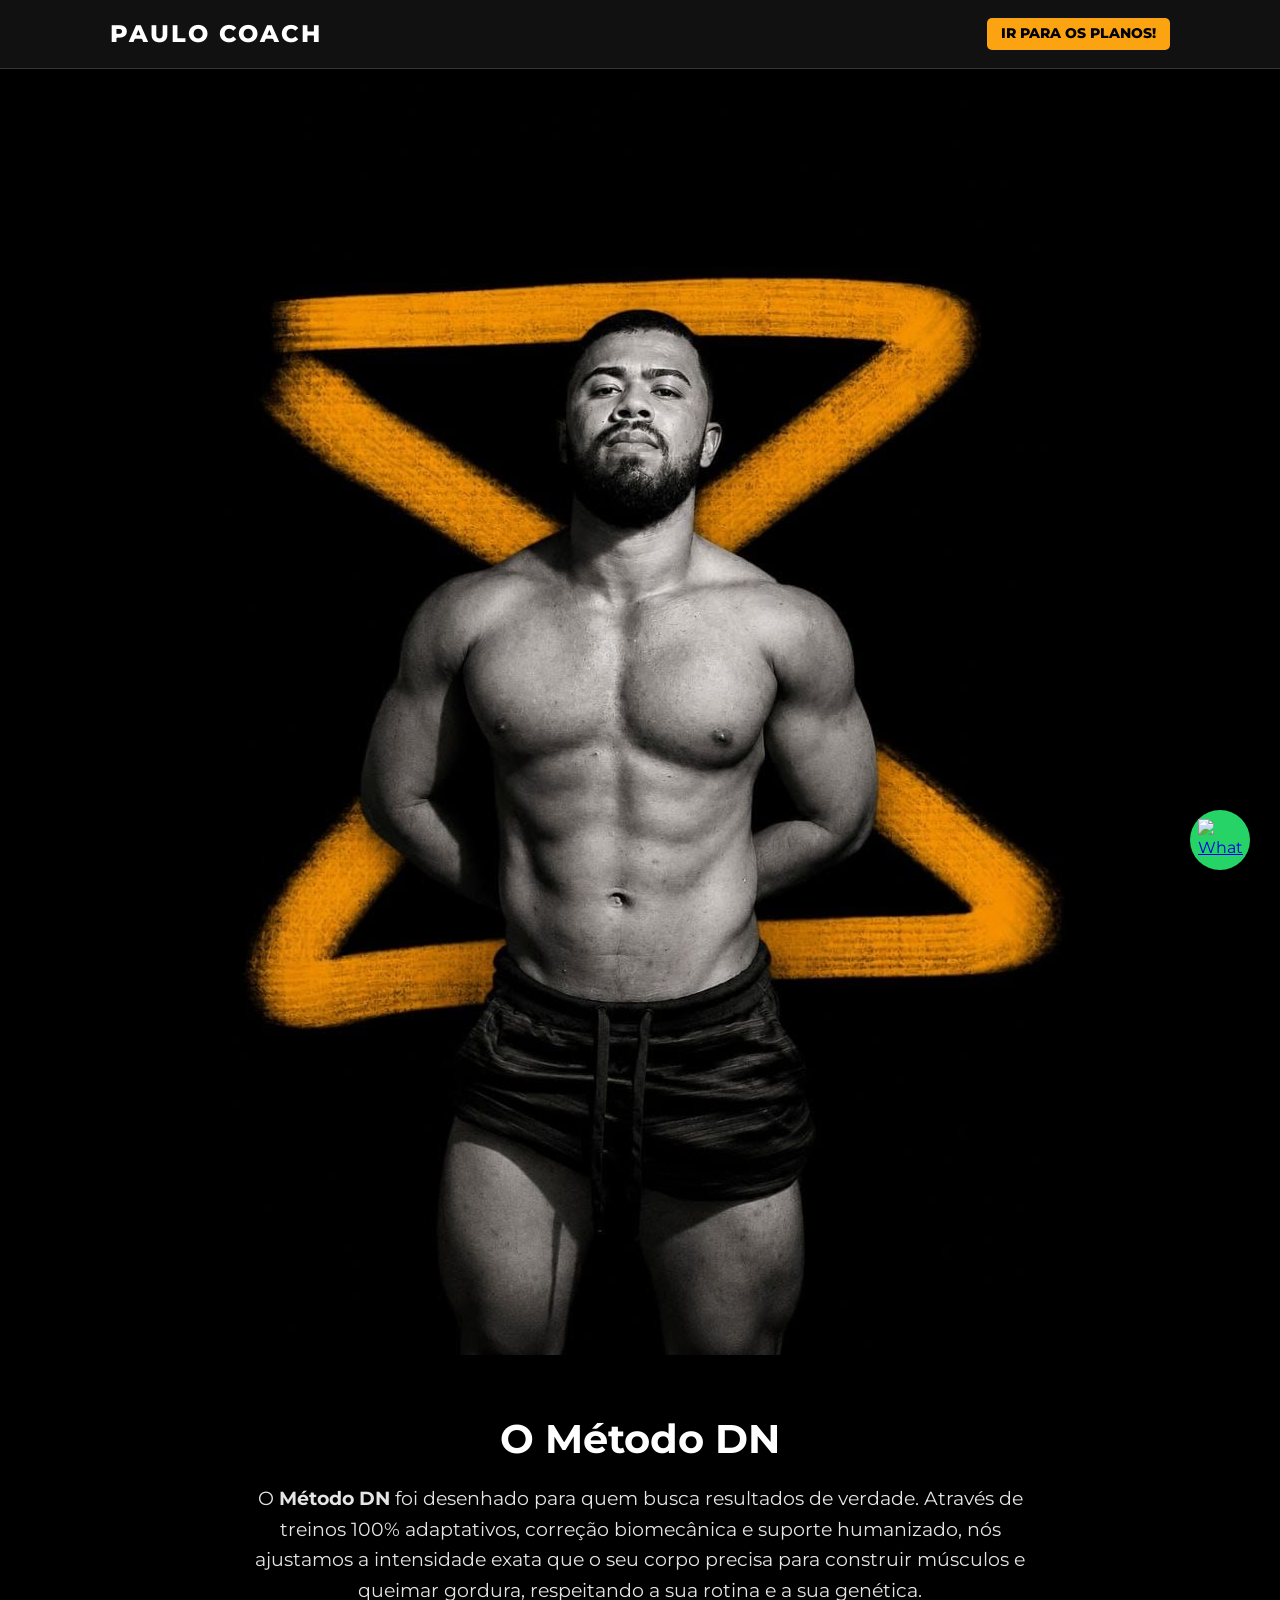
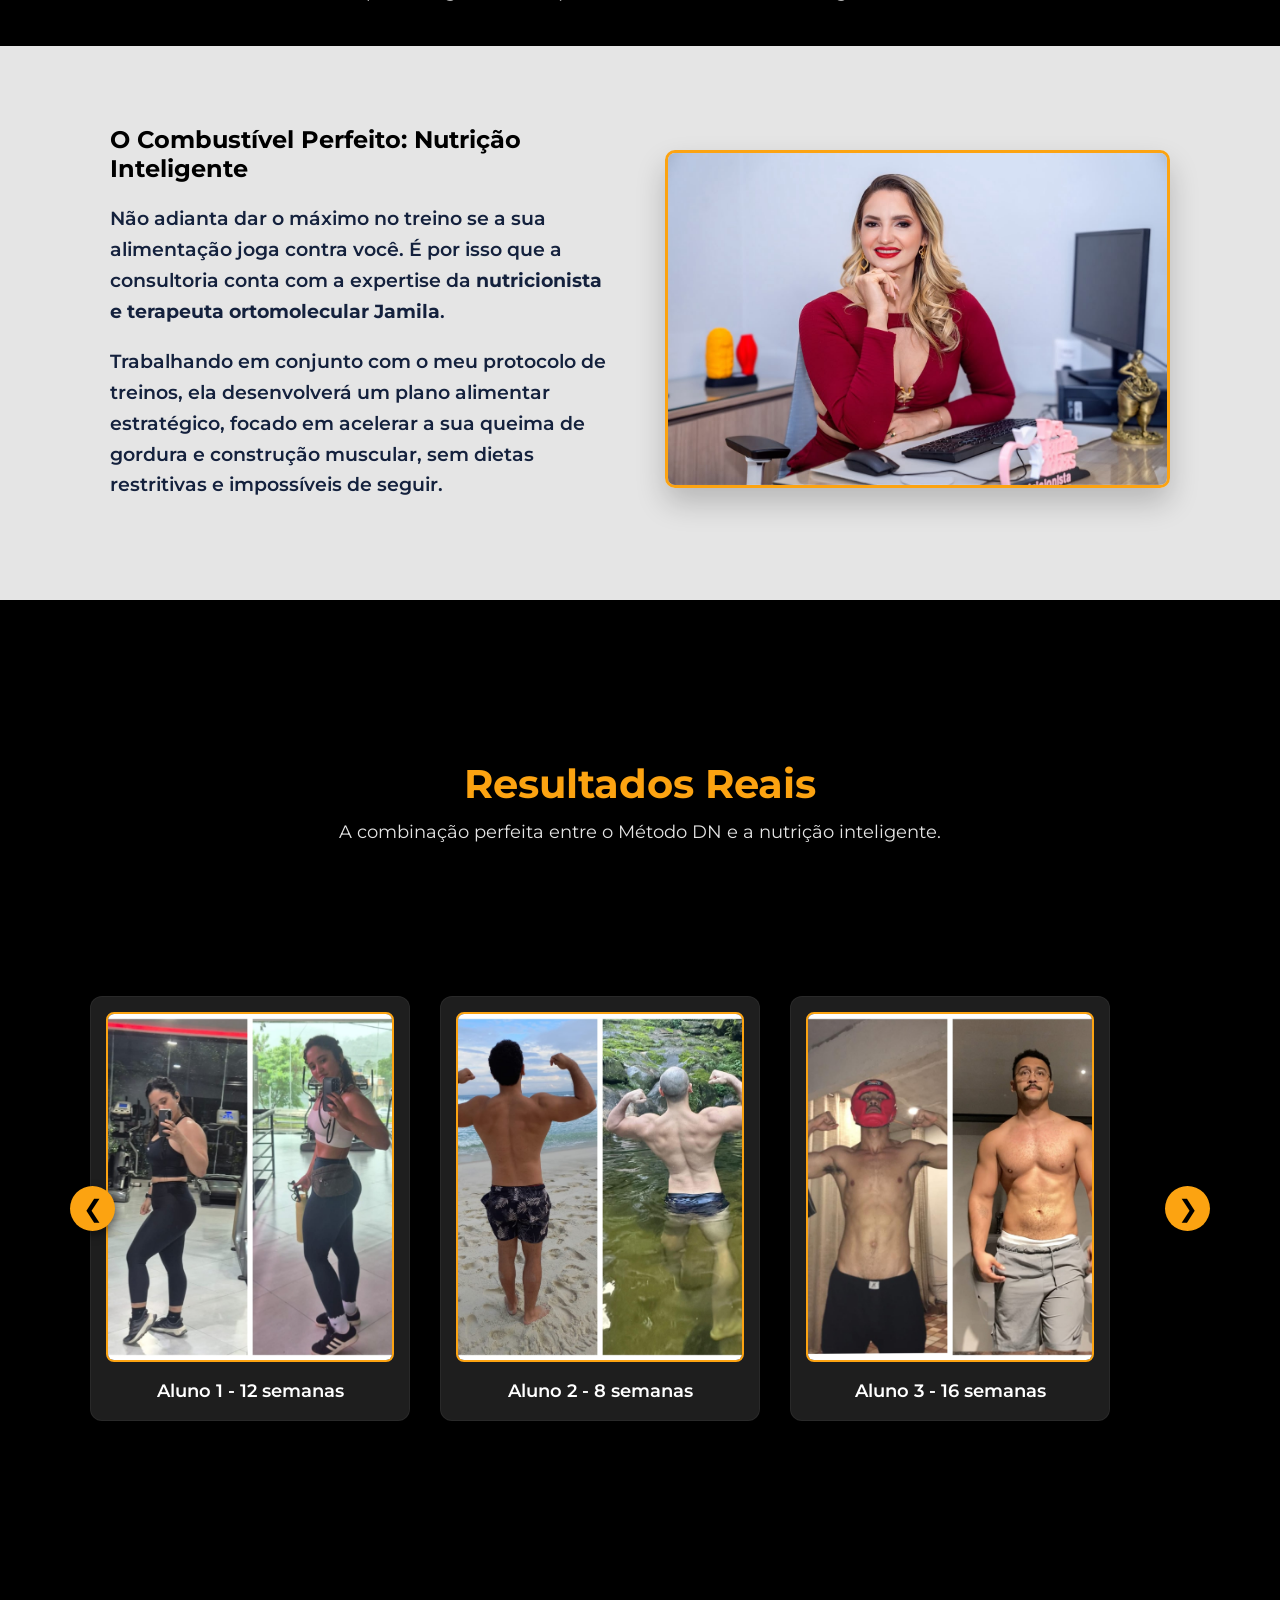
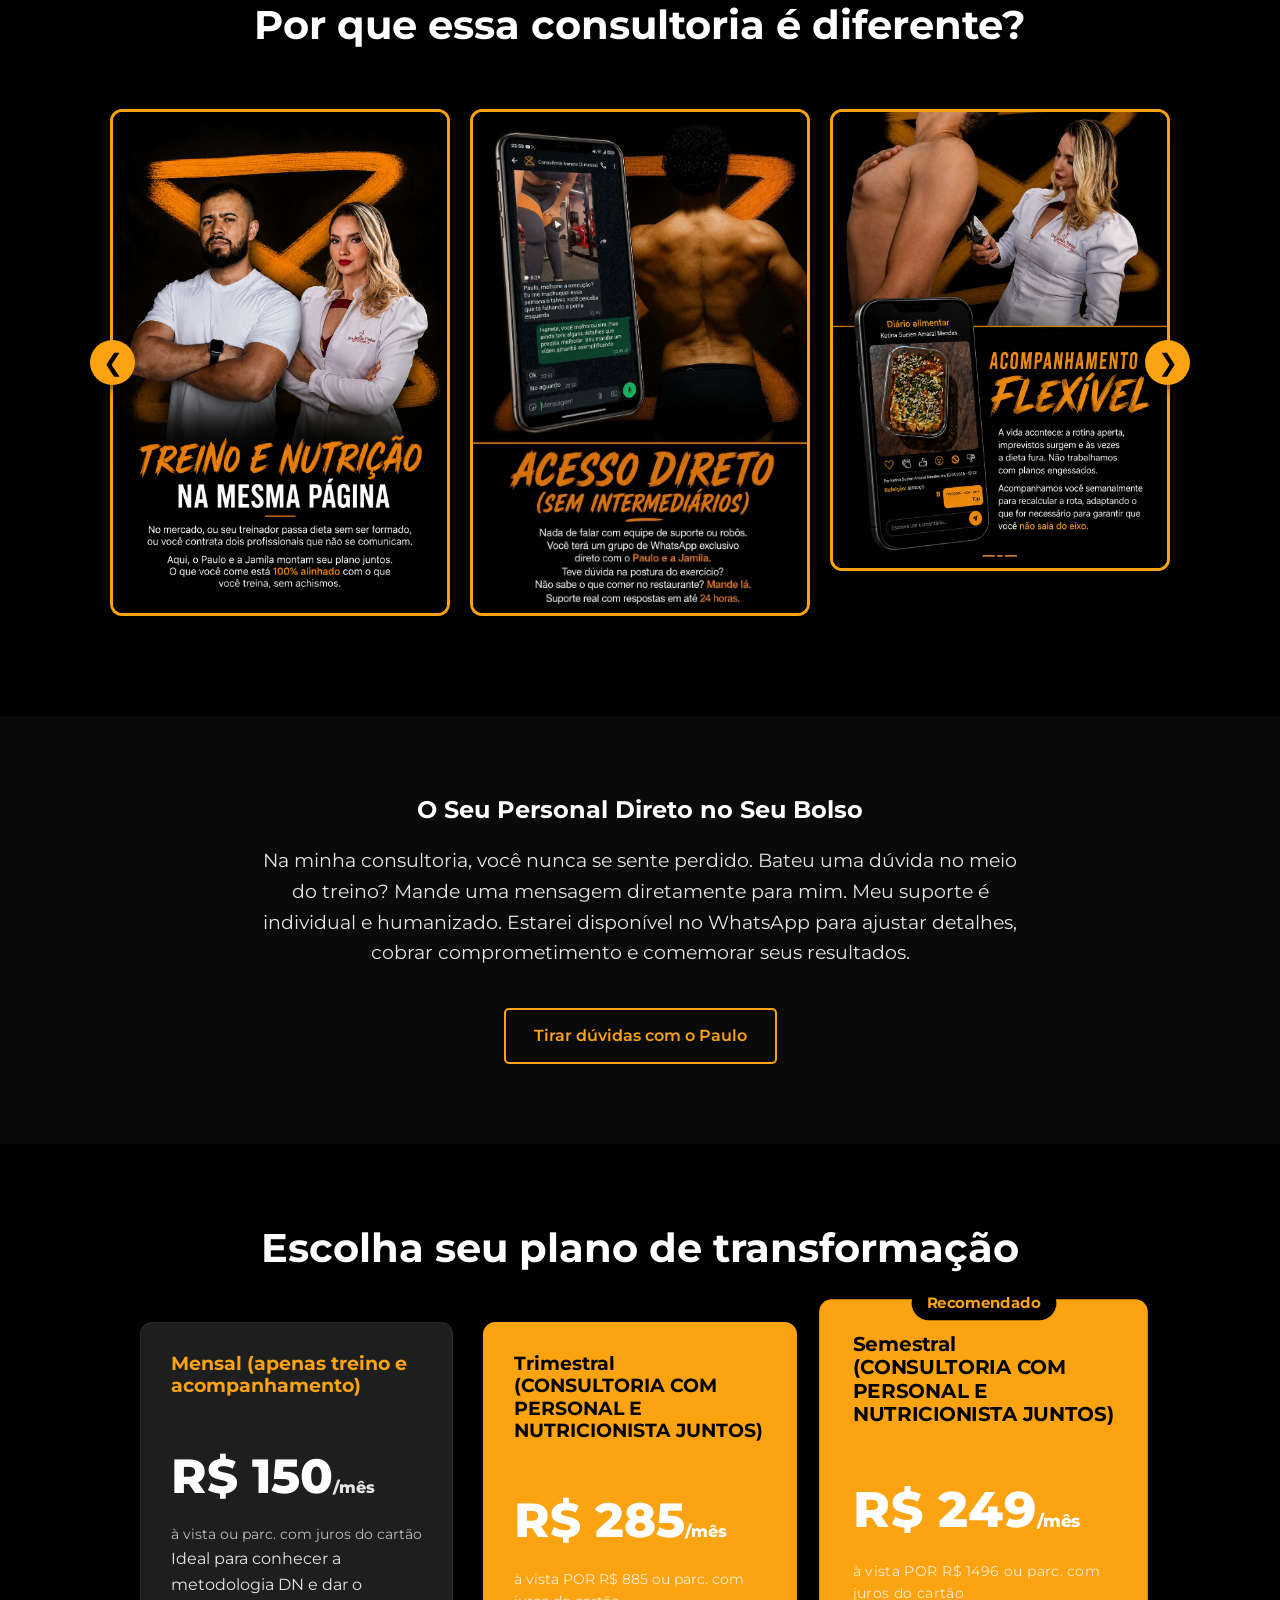
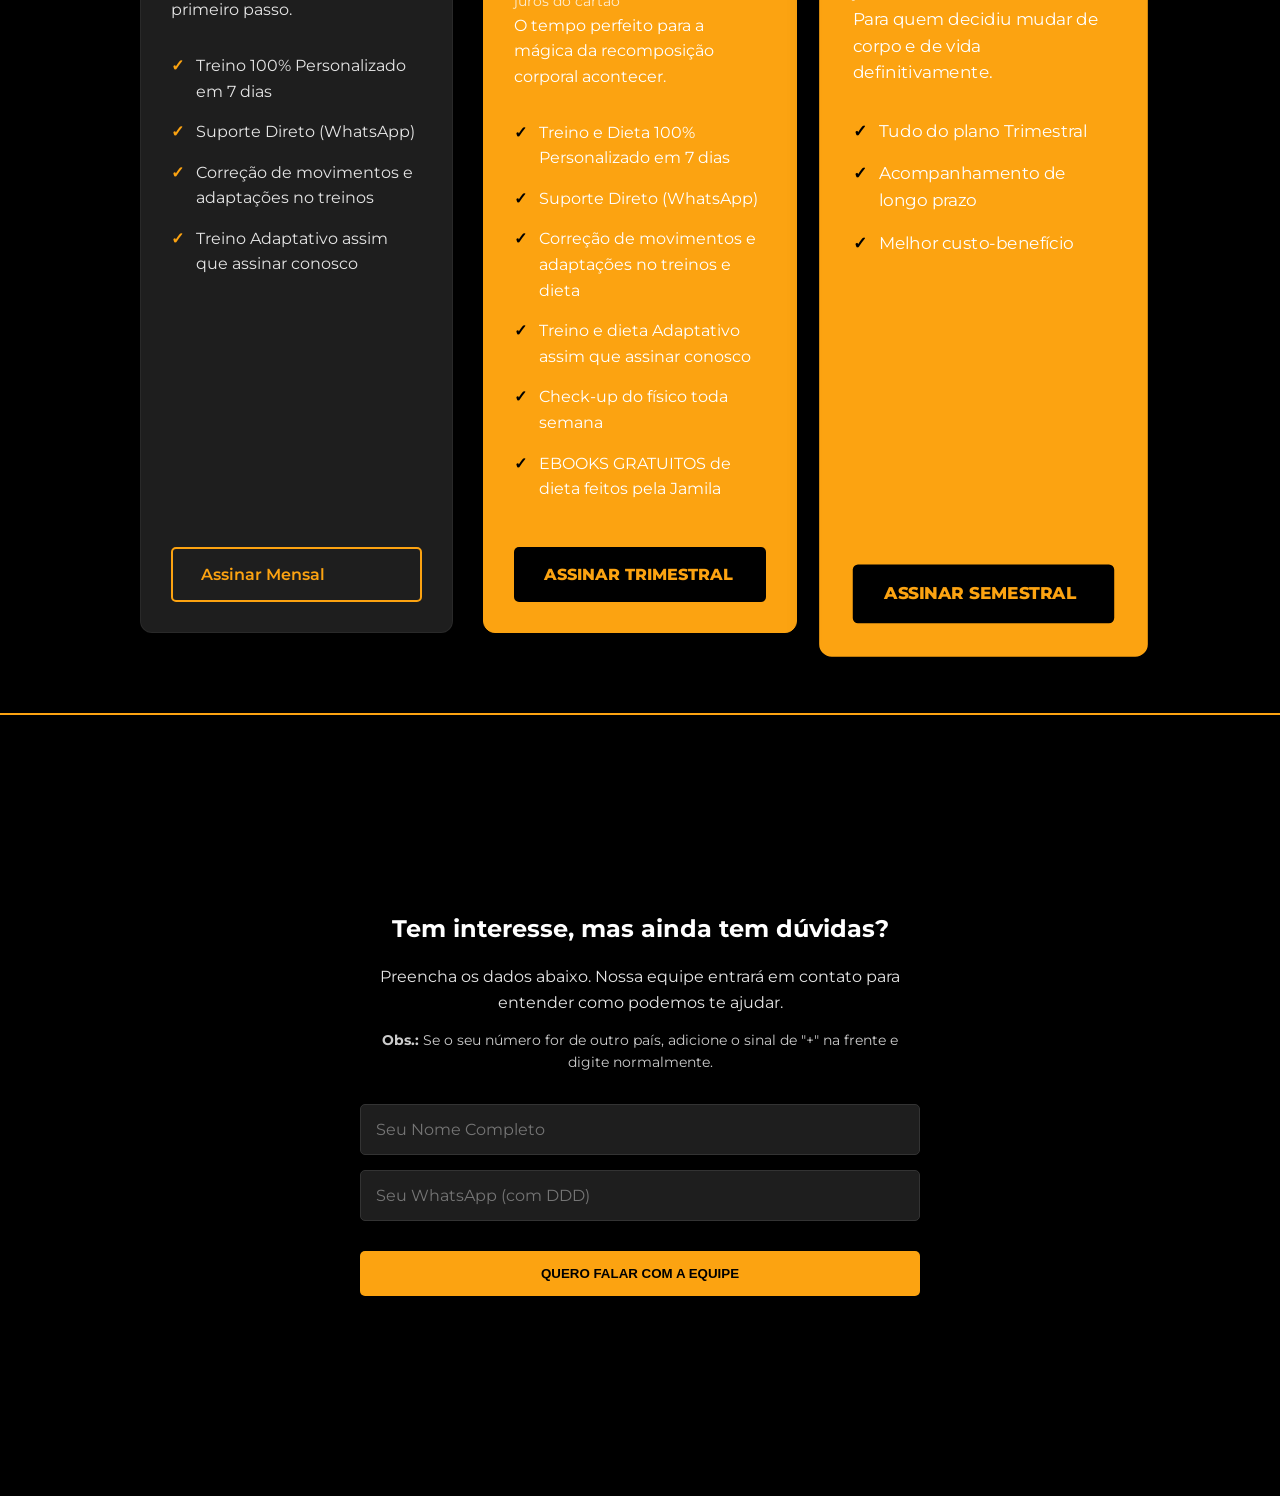
==== index.html @ 01e1a5e3 "asdasda" ====
<!DOCTYPE html>
<html lang="pt-BR">
<head>
    <meta charset="UTF-8">
    <meta name="viewport" content="width=device-width, initial-scale=1.0">
    <title>Paulo Personal | Consultoria Online</title>
    <link rel="stylesheet" href="style.css">
    <link href="https://fonts.googleapis.com/css2?family=Montserrat:wght@400;600;800&display=swap" rel="stylesheet">
</head>
<body>

    <header class="header">
        <div class="container header-content">
            <div class="logo">PAULO COACH</div>
            <a href="#planos" class="btn-primary">IR PARA OS PLANOS!</a>
        </div>
    </header>

<!-- SEÇÃO: HERO (FOTO DO PAULO CORRIGIDA) -->
    <section class="hero">
        <div class="container hero-content" style="justify-content: center;">
            <!-- O ERRO ESTAVA AQUI: O width: 150% esticava a tela. Corrigido para 100% -->
            <div class="hero-image hidden" style="max-width: 1000px; width: 100%;">
                <img src="img/braçospar trás.jpeg" alt="Paulo Personal Trainer">
            </div>
        </div>
    </section>

    <!-- SEÇÃO: MÉTODO DN (RESTAURADA) -->
    <section class="metodo-dn container" id="metodo" style="padding-top: 40px; padding-bottom: 40px;">
        <div class="metodo-content hidden" style="text-align: center;">
            <h2 class="section-title" style="margin-bottom: 20px;">O Método DN</h2>
            <p style="font-size: 1.2rem; max-width: 800px; margin: 0 auto; color: var(--text-body);">
                O <strong>Método DN</strong> foi desenhado para quem busca resultados de verdade. Através de treinos 100% adaptativos, correção biomecânica e suporte humanizado, nós ajustamos a intensidade exata que o seu corpo precisa para construir músculos e queimar gordura, respeitando a sua rotina e a sua genética.
            </p>
        </div>
    </section>
    <!-- SEÇÃO: JAMILA (NUTRIÇÃO) -->
    <section class="nutri-section" id="nutricao">
        <div class="container nutri-content hidden">
            <div class="nutri-text">
                <h2>O Combustível Perfeito: Nutrição Inteligente</h2>
                <p>Não adianta dar o máximo no treino se a sua alimentação joga contra você. É por isso que a consultoria conta com a expertise da <strong>nutricionista e terapeuta ortomolecular Jamila</strong>.</p>
                <p>Trabalhando em conjunto com o meu protocolo de treinos, ela desenvolverá um plano alimentar estratégico, focado em acelerar a sua queima de gordura e construção muscular, sem dietas restritivas e impossíveis de seguir.</p>
            </div>
            <div class="nutri-image hidden">
                <img src="img/fotojamilasite.jpeg" alt="Nutricionista Jamila">
            </div>
        </div>
    </section>

    <!-- SEÇÃO: RESULTADOS (CARROSSEL MANUAL) -->
    <section class="resultados-section" id="resultados">
        <div class="container">
            <div class="resultados-header">
                <h2>Resultados Reais</h2>
                <p>A combinação perfeita entre o Método DN e a nutrição inteligente.</p>
            </div>
        </div>
        
        <div class="resultados-wrapper">
            <!-- Seta Esquerda -->
            <button class="seta-carrossel seta-esquerda" id="setaEsqResultados">&#10094;</button>
            
            <div class="resultados-pista" id="pistaResultados">
                <div class="resultado-card">
                    <div class="resultado-img-wrapper">
                        <img src="img/Fernanda.jpeg" alt="Antes e depois do aluno 1">
                    </div>
                    <p>Aluno 1 - 12 semanas</p>
                </div>

                <div class="resultado-card">
                    <div class="resultado-img-wrapper">
                        <img src="img/CostasAlek.jpeg" alt="Antes e depois do aluno 2">
                    </div>
                    <p>Aluno 2 - 8 semanas</p>
                </div>

                <div class="resultado-card">
                    <div class="resultado-img-wrapper">
                        <img src="img/FrenteAlek.jpeg" alt="Antes e depois do aluno 3">
                    </div>
                    <p>Aluno 3 - 16 semanas</p>
                </div>
            </div>
            
            <!-- Seta Direita -->
            <button class="seta-carrossel seta-direita" id="setaDirResultados">&#10095;</button>
        </div>
    </section>

    <!-- SEÇÃO: DIFERENCIAIS -->
    <section class="diferenciais container" id="diferenciais">
        <h2>Por que essa consultoria é diferente?</h2>
        
        <div class="diferenciais-wrapper">
            <button class="seta-carrossel seta-esquerda" id="setaEsq">&#10094;</button>
            
            <div class="diferenciais-pista" id="pistaDiferenciais">
                <div class="diferencial-card">
                    <img src="img/1.jpeg" alt="Treino Personalizado">
                </div>
                <div class="diferencial-card">
                    <img src="img/ab.jpeg" alt="Nutrição Integrada">
                </div>
                <div class="diferencial-card">
                    <img src="img/abc.jpeg" alt="Acompanhamento">
                </div>
                <div class="diferencial-card">
                    <img src="img/4.JPEG" alt="Acompanhamento">
                </div>
                <div class="diferencial-card">
                    <img src="img/5.jpeg" alt="Acompanhamento">
                </div>
            </div>
            
            <button class="seta-carrossel seta-direita" id="setaDir">&#10095;</button>
        </div>
    </section>

    <section class="relacionamento bg-darker">
        <div class="container relacionamento-content hidden">
            <h2>O Seu Personal Direto no Seu Bolso</h2>
            <p>Na minha consultoria, você nunca se sente perdido. Bateu uma dúvida no meio do treino? Mande uma mensagem diretamente para mim. Meu suporte é individual e humanizado. Estarei disponível no WhatsApp para ajustar detalhes, cobrar comprometimento e comemorar seus resultados.</p>
            <a href="#contato" class="btn-outline">Tirar dúvidas com o Paulo</a>
        </div>
    </section>

<section class="planos container" id="planos">
        <h2 class="section-title hidden">Escolha seu plano de transformação</h2>
        <div class="cards-grid">
            
            <!-- PLANO MENSAL (NORMAL) -->
            <div class="card pricing-card hidden">
                <h3>Mensal (apenas treino e acompanhamento)</h3>
                <div class="price">R$ 150<span>/mês</span></div>
                <p class="price-subtitle">à vista ou parc. com juros do cartão</p>
                <p>Ideal para conhecer a metodologia DN e dar o primeiro passo.</p>
                <ul class="features">
                    <li>Treino 100% Personalizado em 7 dias</li>
                    <li>Suporte Direto (WhatsApp)</li>
                    <li>Correção de movimentos e adaptações no treinos</li>
                    <li>Treino Adaptativo assim que assinar conosco</li>
                </ul>
                <a href="https://invoice.infinitepay.io/plans/alek-sandro/l2vJQPuKP" class="btn-outline">Assinar Mensal</a>
            </div>

            <!-- PLANO TRIMESTRAL (INVERTIDO, SEM DESTAQUE) -->
            <div class="card pricing-card pricing-card-inverted hidden">
                <h3>Trimestral (CONSULTORIA COM PERSONAL E NUTRICIONISTA JUNTOS)</h3>
                <div class="price">R$ 285<span>/mês</span></div>
                <p class="price-subtitle">à vista POR R$ 885 ou parc. com juros do cartão</p>
                <p>O tempo perfeito para a mágica da recomposição corporal acontecer.</p>
                <ul class="features">
                    <li>Treino e Dieta 100% Personalizado em 7 dias</li>
                    <li>Suporte Direto (WhatsApp)</li>
                    <li>Correção de movimentos e adaptações no treinos e dieta</li>
                    <li>Treino e dieta Adaptativo assim que assinar conosco</li>
                    <li>Check-up do físico toda semana</li>
                    <li>EBOOKS GRATUITOS de dieta feitos pela Jamila</li>
                </ul>
<a href="https://invoice.infinitepay.io/plans/alek-sandro/l2vJQPuKP" class="btn-primary">Assinar Trimestral</a>            </div>

            <!-- PLANO SEMESTRAL (INVERTIDO, COM DESTAQUE E RECOMENDADO) -->
            <div class="card pricing-card pricing-card-inverted destaque hidden">
                <div class="badge">Recomendado</div>
                <h3>Semestral (CONSULTORIA COM PERSONAL E NUTRICIONISTA JUNTOS)</h3>
                <div class="price">R$ 249<span>/mês</span></div>
                <p class="price-subtitle">à vista POR R$ 1496 ou parc. com juros do cartão</p>
                <p>Para quem decidiu mudar de corpo e de vida definitivamente.</p>
                <ul class="features">
                    <li>Tudo do plano Trimestral</li>
                    <li>Acompanhamento de longo prazo</li>
                    <li>Melhor custo-benefício</li>
                </ul>
                <a href="https://invoice.infinitepay.io/plans/alek-sandro/l2vJQPuKP" class="btn-primary">Assinar Semestral</a>
            </div>
            
        </div>
    </section>

    <section class="contato" id="contato">
        <div class="container form-container hidden">
            <h2>Tem interesse, mas ainda tem dúvidas?</h2>
            <p>Preencha os dados abaixo. Nossa equipe entrará em contato para entender como podemos te ajudar.</p>
            <p class="nota-internacional"><strong>Obs.:</strong> Se o seu número for de outro país, adicione o sinal de "+" na frente e digite normalmente.</p>
            
            <iframe name="hidden_iframe" id="hidden_iframe" style="display:none;"></iframe>

            <form action="https://script.google.com/macros/s/AKfycbzJGTRjzfj8JAy_iXRAOh9L4aDqrqm8CUA9kU-Coml30Obsmy_UqJGaOqS7wwdfCZtxKA/exec" method="POST" target="hidden_iframe" class="lead-form" id="meuFormulario">
                <input type="text" name="nome" placeholder="Seu Nome Completo" required>
                <input type="tel" name="whatsapp" placeholder="Seu WhatsApp (com DDD)" required>
                <button type="submit" class="btn-primary btn-full" id="btnEnviar">Quero falar com a equipe</button>
            </form>

            <div id="mensagemSucesso" class="msg-sucesso">
                ✅ Dados enviados com sucesso! <br>A equipe de suporte do Paulo entrará em contato com você no WhatsApp em breve.
            </div>
        </div>
    </section>

    <a href="https://wa.me/5521985199932" class="whatsapp-float" target="_blank">
        <img src="https://upload.wikimedia.org/wikipedia/commons/6/6b/WhatsApp.svg" alt="WhatsApp">
    </a>

    <script>
        // 1. EFEITO DE MOVIMENTO AO ROLAR (FADE-IN)
        const observer = new IntersectionObserver((entries) => {
            entries.forEach((entry) => {
                if (entry.isIntersecting) {
                    entry.target.classList.add('show');
                }
            });
        });
        const hiddenElements = document.querySelectorAll('.hidden');
        hiddenElements.forEach((el) => observer.observe(el));

        // 2. VALIDAÇÃO E MÁSCARAS
        const inputNome = document.querySelector('input[name="nome"]');
        inputNome.addEventListener('input', function() {
            this.value = this.value.replace(/[^a-zA-ZÀ-ÿ\s]/g, ''); 
        });

        const inputWhatsapp = document.querySelector('input[name="whatsapp"]');
        inputWhatsapp.addEventListener('input', function(e) {
            let isInternational = this.value.startsWith('+');
            let numeros = this.value.replace(/\D/g, ''); 
            
            if (isInternational) {
                this.value = '+' + numeros;
            } else {
                let formatado = '';
                if (numeros.length > 0) formatado += '(' + numeros.substring(0, 2);
                if (numeros.length > 2) formatado += ') ' + numeros.substring(2, 7);
                if (numeros.length > 7) formatado += '-' + numeros.substring(7, 11);
                this.value = formatado; 
            }
        });

        // 3. ENVIO DOS DADOS (FORMULÁRIO)
        document.getElementById("meuFormulario").addEventListener("submit", function() {
            const form = document.getElementById("meuFormulario");
            const btn = document.getElementById("btnEnviar");
            
            btn.innerText = "Enviando dados..."; 
            
            setTimeout(() => {
                form.style.display = "none"; 
                document.getElementById("mensagemSucesso").style.display = "block"; 
            }, 1500);
        }); 

        // 4. CARROSSEL DE DIFERENCIAIS
        const pistaDif = document.getElementById('pistaDiferenciais');
        document.getElementById('setaDir').addEventListener('click', () => {
            pistaDif.scrollBy({ left: 340, behavior: 'smooth' });
        });
        document.getElementById('setaEsq').addEventListener('click', () => {
            pistaDif.scrollBy({ left: -340, behavior: 'smooth' });
        });

        // 5. CARROSSEL DE RESULTADOS
        const pistaRes = document.getElementById('pistaResultados');
        document.getElementById('setaDirResultados').addEventListener('click', () => {
            pistaRes.scrollBy({ left: 350, behavior: 'smooth' });
        });
        document.getElementById('setaEsqResultados').addEventListener('click', () => {
            pistaRes.scrollBy({ left: -350, behavior: 'smooth' });
        });
    </script>
</body>
</html>
---- style.css ----
/* --- VARIÁVEIS DE COR --- */
:root {
    --bg-main: #000000;         
    --bg-darker: #0a0a0a;       
    --bg-card: #1E1E1E;         
    --text-title: #FFFFFF;      
    --text-body: #E5E5E5;       
    --primary-color: #FCA311;   
    --primary-hover: #e08b0b;   
}

/* --- RESET BÁSICO --- */
* {
    margin: 0;
    padding: 0;
    box-sizing: border-box;
}

html {
    scroll-behavior: smooth;
}

body {
    font-family: 'Montserrat', sans-serif;
    background-color: var(--bg-main);
    color: var(--text-body);
    line-height: 1.6;
}

/* --- CLASSES GERAIS E LAYOUT --- */
.container {
    max-width: 1100px;
    margin: 0 auto;
    padding: 80px 20px;
}

.bg-darker {
    background-color: var(--bg-darker);
}

h1, h2, h3 {
    color: var(--text-title);
    line-height: 1.2;
    margin-bottom: 20px;
}

.section-title {
    text-align: center;
    font-size: 2.5rem;
    margin-bottom: 50px;
}

/* --- BOTÕES --- */
.btn-primary {
    display: inline-block;
    background-color: var(--primary-color);
    color: #000;
    font-weight: 800;
    text-transform: uppercase;
    text-decoration: none;
    padding: 15px 30px;
    border-radius: 5px;
    transition: background-color 0.3s, transform 0.2s;
    border: none;
    cursor: pointer;
}

.btn-primary:hover {
    background-color: var(--primary-hover);
    transform: translateY(-2px);
}

.btn-outline {
    display: inline-block;
    background-color: transparent;
    color: var(--primary-color);
    font-weight: 600;
    text-decoration: none;
    padding: 13px 28px;
    border: 2px solid var(--primary-color);
    border-radius: 5px;
    transition: all 0.3s;
}

.btn-outline:hover {
    background-color: var(--primary-color);
    color: #000;
}

.btn-large {
    font-size: 1.1rem;
    padding: 20px 40px;
}

.btn-full {
    width: 100%;
    margin-top: 15px;
}

/* --- 1. HEADER --- */
.header {
    position: fixed;
    top: 0;
    width: 100%;
    background-color: rgba(18, 18, 18, 0.95);
    backdrop-filter: blur(10px);
    z-index: 1000;
    border-bottom: 1px solid #333;
}

.header-content {
    display: flex;
    justify-content: space-between;
    align-items: center;
    padding: 15px 20px;
}

.logo {
    color: var(--text-title);
    font-weight: 800;
    font-size: 1.5rem;
    letter-spacing: 2px;
}

.header .btn-primary {
    padding: 5px 14px;
    font-size: 0.85rem;
}

/* --- 2. HERO SECTION --- */
/* --- 2. HERO SECTION --- */
/* --- 2. HERO SECTION --- */
/* Garantindo que a foto do Paulo fique responsiva e centralizada em qualquer tela */
.hero img {
    max-width: 100%;
    height: auto;
    display: block;
    margin: 0 auto;
}
.hero {
    padding-top: 75px; /* Altura exata para o menu preto não cobrir o topo da foto */
    display: flex;
    justify-content: center;
}

/* Zerando o espaçamento padrão do container apenas nesta seção para a foto subir */
.hero .container {
    padding-top: 0; 
    padding-bottom: 20px;
}

/* --- 3. SEÇÃO DA NUTRICIONISTA --- */
.nutri-section {
    background-color: #E5E5E5; 
    color: #14213D; 
}

.nutri-section h2 {
    color: #000000; 
}

.nutri-content {
    display: flex;
    align-items: center;
    gap: 50px;
}

.nutri-text {
    flex: 1;
}

.nutri-text p {
    font-size: 1.2rem;
    margin-bottom: 20px;
    font-weight: 600; 
}

.nutri-image {
    flex: 1;
}

.nutri-image img {
    width: 100%;
    border-radius: 10px;
    border: 3px solid var(--primary-color);
    box-shadow: 0 15px 30px rgba(0,0,0,0.2);
}

/* --- 4. SEÇÃO DE RESULTADOS (CARROSSEL MANUAL) --- */
.resultados-section {
    background-color: var(--bg-main);
    padding: 80px 0; 
    text-align: center;
    overflow: hidden; 
}

.resultados-header {
    margin-bottom: 50px;
    padding: 0 20px;
}

.resultados-header h2 {
    color: var(--primary-color);
    font-size: 2.5rem;
    margin-bottom: 10px;
}

.resultados-header p {
    color: var(--text-body);
    font-size: 1.1rem;
}

.resultados-wrapper {
    position: relative;
    display: flex;
    align-items: center;
    max-width: 1100px;
    margin: 0 auto;
}

.resultados-pista {
    display: flex;
    gap: 30px;
    overflow-x: auto;
    scroll-behavior: smooth;
    scroll-snap-type: x mandatory; 
    padding: 20px 0;
    width: 100%;
    -ms-overflow-style: none;  
    scrollbar-width: none;  
}

.resultados-pista::-webkit-scrollbar {
    display: none; 
}

.resultado-card {
    background-color: var(--bg-card);
    padding: 15px;
    border-radius: 12px;
    box-shadow: 0 10px 25px rgba(0,0,0,0.5);
    border: 1px solid rgba(255, 255, 255, 0.05);
    width: 320px; 
    flex: 0 0 320px; 
    scroll-snap-align: center; 
}

.resultado-card p {
    color: var(--text-title);
    font-weight: 600;
    font-size: 1.1rem;
    margin: 0;
    margin-top: 10px;
}

.resultado-img-wrapper {
    width: 100%;
    height: 350px; 
    border-radius: 8px;
    overflow: hidden;
    margin-bottom: 15px;
    border: 2px solid var(--primary-color);
}

.resultado-img-wrapper img {
    width: 100%;
    height: 100%; 
    object-fit: cover; 
    display: block;
    transition: transform 0.4s ease;
}

.resultado-img-wrapper:hover img {
    transform: scale(1.05); 
}

/* --- 5. SEÇÃO DE DIFERENCIAIS (CARROSSEL) --- */
.diferenciais h2 {
    text-align: center;
    font-size: 2.5rem;
    margin-bottom: 40px;
}

.diferenciais-wrapper {
    position: relative;
    display: flex;
    align-items: center;
    max-width: 1100px;
    margin: 0 auto;
}

.diferenciais-pista {
    display: flex;
    gap: 20px;
    overflow-x: auto; 
    scroll-behavior: smooth;
    scroll-snap-type: x mandatory; 
    padding: 20px 0;
    -ms-overflow-style: none;  
    scrollbar-width: none;  
}

.diferenciais-pista::-webkit-scrollbar {
    display: none; 
}

.diferencial-card {
    width: 340px; 
    flex: 0 0 340px; 
    scroll-snap-align: center;
    background-color: transparent; 
    padding: 0; 
}

.diferencial-card img {
    width: 100%;
    height: auto; 
    border-radius: 12px;
    border: 3px solid var(--primary-color);
    box-shadow: 0 10px 25px rgba(0,0,0,0.5);
    display: block;
}

/* --- ESTILOS DAS SETAS (COMUM PARA OS 2 CARROSSEIS) --- */
.seta-carrossel {
    background-color: var(--primary-color);
    color: #000;
    border: none;
    border-radius: 50%;
    width: 45px;
    height: 45px;
    font-size: 1.5rem;
    cursor: pointer;
    position: absolute;
    z-index: 10;
    display: flex;
    justify-content: center;
    align-items: center;
    transition: transform 0.3s, background-color 0.3s;
    box-shadow: 0 4px 10px rgba(0,0,0,0.5);
}

.seta-carrossel:hover {
    transform: scale(1.1);
    background-color: var(--primary-hover);
}

.seta-esquerda { left: -20px; }
.seta-direita { right: -20px; }

/* --- 6. RELACIONAMENTO --- */
.relacionamento-content {
    text-align: center;
    max-width: 800px;
}

.relacionamento p {
    font-size: 1.2rem;
    margin-bottom: 40px;
}

/* --- 7. PLANOS --- */
.cards-grid {
    display: grid;
    grid-template-columns: repeat(auto-fit, minmax(280px, 1fr));
    gap: 30px;
    max-width: 1000px;
    margin: 0 auto;
}

.pricing-card {
    display: flex;
    flex-direction: column;
    background-color: var(--bg-card);
    padding: 30px;
    border-radius: 12px;
    box-shadow: 0 10px 25px rgba(0,0,0,0.5);
    border: 1px solid rgba(255, 255, 255, 0.05);
}

.pricing-card h3 {
    color: var(--primary-color);
}

.pricing-card .price {
    font-size: 3rem;
    font-weight: 800;
    color: var(--text-title);
    margin: 20px 0;
}

.pricing-card .price span {
    font-size: 1rem;
    color: var(--text-body);
}

.price-subtitle {
    font-size: 0.85rem;
    margin-top: -10px;
    opacity: 0.8;
}

.features {
    list-style: none;
    margin: 30px 0;
    flex-grow: 1;
    text-align: left;
}

.features li {
    margin-bottom: 15px;
    position: relative;
    padding-left: 25px;
}

.features li::before {
    content: "✓";
    color: var(--primary-color);
    position: absolute;
    left: 0;
    font-weight: bold;
}

.pricing-card.destaque {
    border: 2px solid var(--primary-color);
    position: relative;
    transform: scale(1.05); 
}

.pricing-card.destaque:hover {
    transform: scale(1.05) translateY(-10px);
}

.badge {
    position: absolute;
    top: -15px;
    left: 50%;
    transform: translateX(-50%);
    background-color: var(--primary-color);
    color: #000;
    padding: 5px 15px;
    border-radius: 20px;
    font-weight: bold;
    font-size: 0.9rem;
}

/* --- 8. FORMULÁRIO E CONTATO --- */
.contato {
    background-image: linear-gradient(rgba(18, 18, 18, 0.85), rgba(18, 18, 18, 0.95)), url('../img/desejada.png');
    background-size: cover;
    background-position: 50% 10%;
    background-attachment: fixed; 
    padding: 120px 20px; 
    border-top: 2px solid var(--primary-color); 
}

.form-container {
    max-width: 600px;
    text-align: center;
}

.nota-internacional {
    font-size: 0.85rem; 
    color: #cccccc; 
    margin-top: 15px; 
    margin-bottom: 25px; 
}

.lead-form {
    display: flex;
    flex-direction: column;
    gap: 15px;
    margin-top: 30px;
}

.lead-form input {
    width: 100%;
    padding: 15px;
    border-radius: 5px;
    border: 1px solid #333;
    background-color: var(--bg-card);
    color: var(--text-title);
    font-family: inherit;
    font-size: 1rem;
}

.lead-form input:focus {
    outline: none;
    border-color: var(--primary-color);
}

.msg-sucesso {
    display: none; 
    color: var(--primary-color); 
    font-weight: 800; 
    margin-top: 20px; 
    font-size: 1.2rem;
}

/* --- 9. WHATSAPP FLUTUANTE --- */
.whatsapp-float {
    position: fixed;
    bottom: 30px;
    right: 30px;
    background-color: #25d366; 
    width: 60px;
    height: 60px;
    border-radius: 50%;
    display: flex;
    justify-content: center;
    align-items: center;
    box-shadow: 0 4px 10px rgba(0,0,0,0.5);
    z-index: 1000;
    transition: transform 0.3s;
}

.whatsapp-float img {
    width: 45px;
}

.whatsapp-float:hover {
    transform: scale(1.1);
}

/* --- EFEITO DE MOVIMENTO AO ROLAR (FADE-IN) --- */
.hidden {
    opacity: 0;
    transform: translateY(30px); 
    transition: all 0.8s ease-out; 
}

.show {
    opacity: 1;
    transform: translateY(0); 
}

/* --- PÁGINA DE SUCESSO (sucesso.html) --- */
.sucesso-container {
    min-height: 100vh;
    display: flex;
    flex-direction: column;
    justify-content: center;
    align-items: center;
    text-align: center;
    padding: 40px 20px;
    background-color: #111; 
    color: #fff;
}
.icon-check {
    font-size: 5rem;
    margin-bottom: 20px;
}
.instrucoes-box {
    background: #1a1a1a;
    border-left: 4px solid var(--primary-color); 
    padding: 25px;
    margin: 30px 0;
    max-width: 600px;
    text-align: left;
    border-radius: 8px;
}
.instrucoes-box h3 {
    color: var(--primary-color);
    margin-bottom: 15px;
    margin-top: 0;
    font-size: 1.3rem;
}
.instrucoes-box ul {
    list-style: none;
    padding: 0;
    margin: 0;
}
.instrucoes-box li {
    margin-bottom: 15px;
    line-height: 1.5;
    display: flex;
    align-items: flex-start;
}
.instrucoes-box li span {
    font-size: 1.5rem;
    margin-right: 12px;
}
.btn-wpp {
    background-color: #25D366; 
    color: #fff;
    padding: 15px 30px;
    border-radius: 5px;
    text-decoration: none;
    font-weight: 800;
    font-size: 1.1rem;
    display: inline-flex;
    align-items: center;
    gap: 10px;
    transition: transform 0.3s ease;
}
.btn-wpp:hover {
    transform: scale(1.05);
}
.sucesso-container h1 {
    color: var(--primary-color);
}

/* --- RESPONSIVIDADE (CELULARES) --- */
@media (max-width: 768px) {
    .hero-content, .nutri-content, .cards-grid {
        flex-direction: column;
    }
    
    .hero-text h1 {
        font-size: 2.2rem;
    }
    
    .pricing-card.destaque {
        transform: scale(1); 
    }
    
    .pricing-card.destaque:hover {
        transform: translateY(-5px);
    }

    .seta-esquerda, .seta-direita {
        width: 35px;
        height: 35px;
        font-size: 1.1rem;
    }
    .seta-esquerda { left: -10px; } 
    .seta-direita { right: -10px; }
    
    .diferencial-card {
        min-width: 280px; 
    }
}
/* --- CARTÕES INVERTIDOS (TRIMESTRAL E SEMESTRAL) --- */
.card.pricing-card-inverted {
    background-color: var(--primary-color) !important;
    border-color: var(--primary-color) !important;
}

/* Onde era laranja vira preto */
.card.pricing-card-inverted h3 {
    color: #000000 !important; 
}

/* Onde era branco continua branco */
.card.pricing-card-inverted .price,
.card.pricing-card-inverted .price span,
.card.pricing-card-inverted .price-subtitle,
.card.pricing-card-inverted p,
.card.pricing-card-inverted .features li {
    color: #ffffff !important; 
}

/* O checkzinho (✓) vira preto */
.card.pricing-card-inverted .features li::before {
    color: #000000 !important; 
}

/* Ajuste da etiqueta "Recomendado" para o fundo laranja */
.card.pricing-card-inverted .badge {
    background-color: #000000 !important;
    color: var(--primary-color) !important;
}

/* Ajuste dos botões dentro do cartão laranja */
.card.pricing-card-inverted .btn-primary {
    background-color: #000000 !important;
    color: var(--primary-color) !important;
}

.card.pricing-card-inverted .btn-primary:hover {
    background-color: #222222 !important;
}

.card.pricing-card-inverted .btn-outline {
    border-color: #000000 !important;
    color: #000000 !important;
}

.card.pricing-card-inverted .btn-outline:hover {
    background-color: #000000 !important;
    color: var(--primary-color) !important;
}
/* --- CORREÇÃO DO CABEÇALHO NO CELULAR --- */

/* Trava de segurança: impede que qualquer elemento alargue a página no celular */
html, body {
    overflow-x: hidden;
    max-width: 100vw;
}

@media (max-width: 768px) {
    /* Ajusta o espaçamento interno do cabeçalho */
    header .container {
        padding-left: 15px;
        padding-right: 15px;
        gap: 10px; /* Reduz o espaço entre o logo e o botão */
    }

    /* Diminui o texto "PAULO COACH" no celular */
    header .logo, 
    header h1,
    header h2 {
        font-size: 1.1rem !important;
    }

    /* Diminui o botão "IR PARA OS PLANOS" para caber na tela */
    header .btn-primary, 
    header .btn-outline,
    header a {
        font-size: 0.7rem !important;
        padding: 8px 10px !important;
        white-space: nowrap; /* Impede que o texto do botão quebre em duas linhas */
    }
}
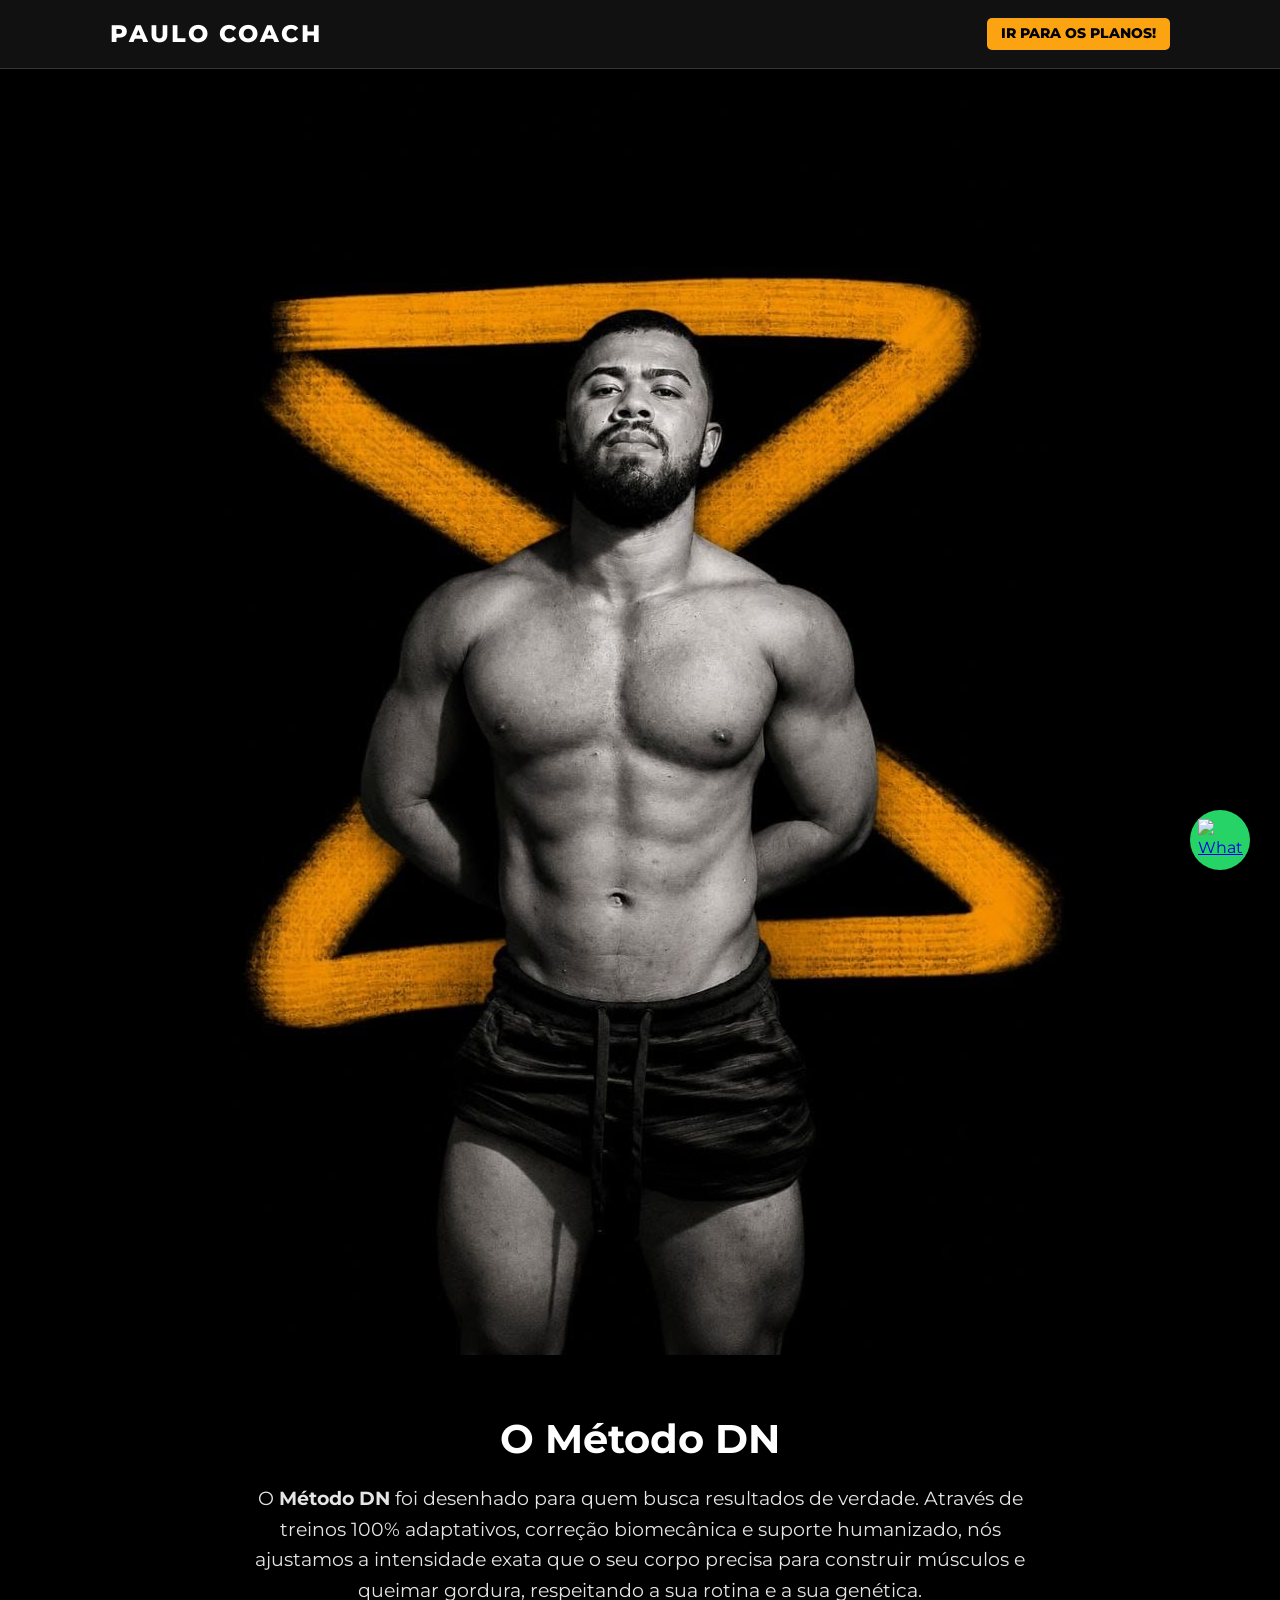
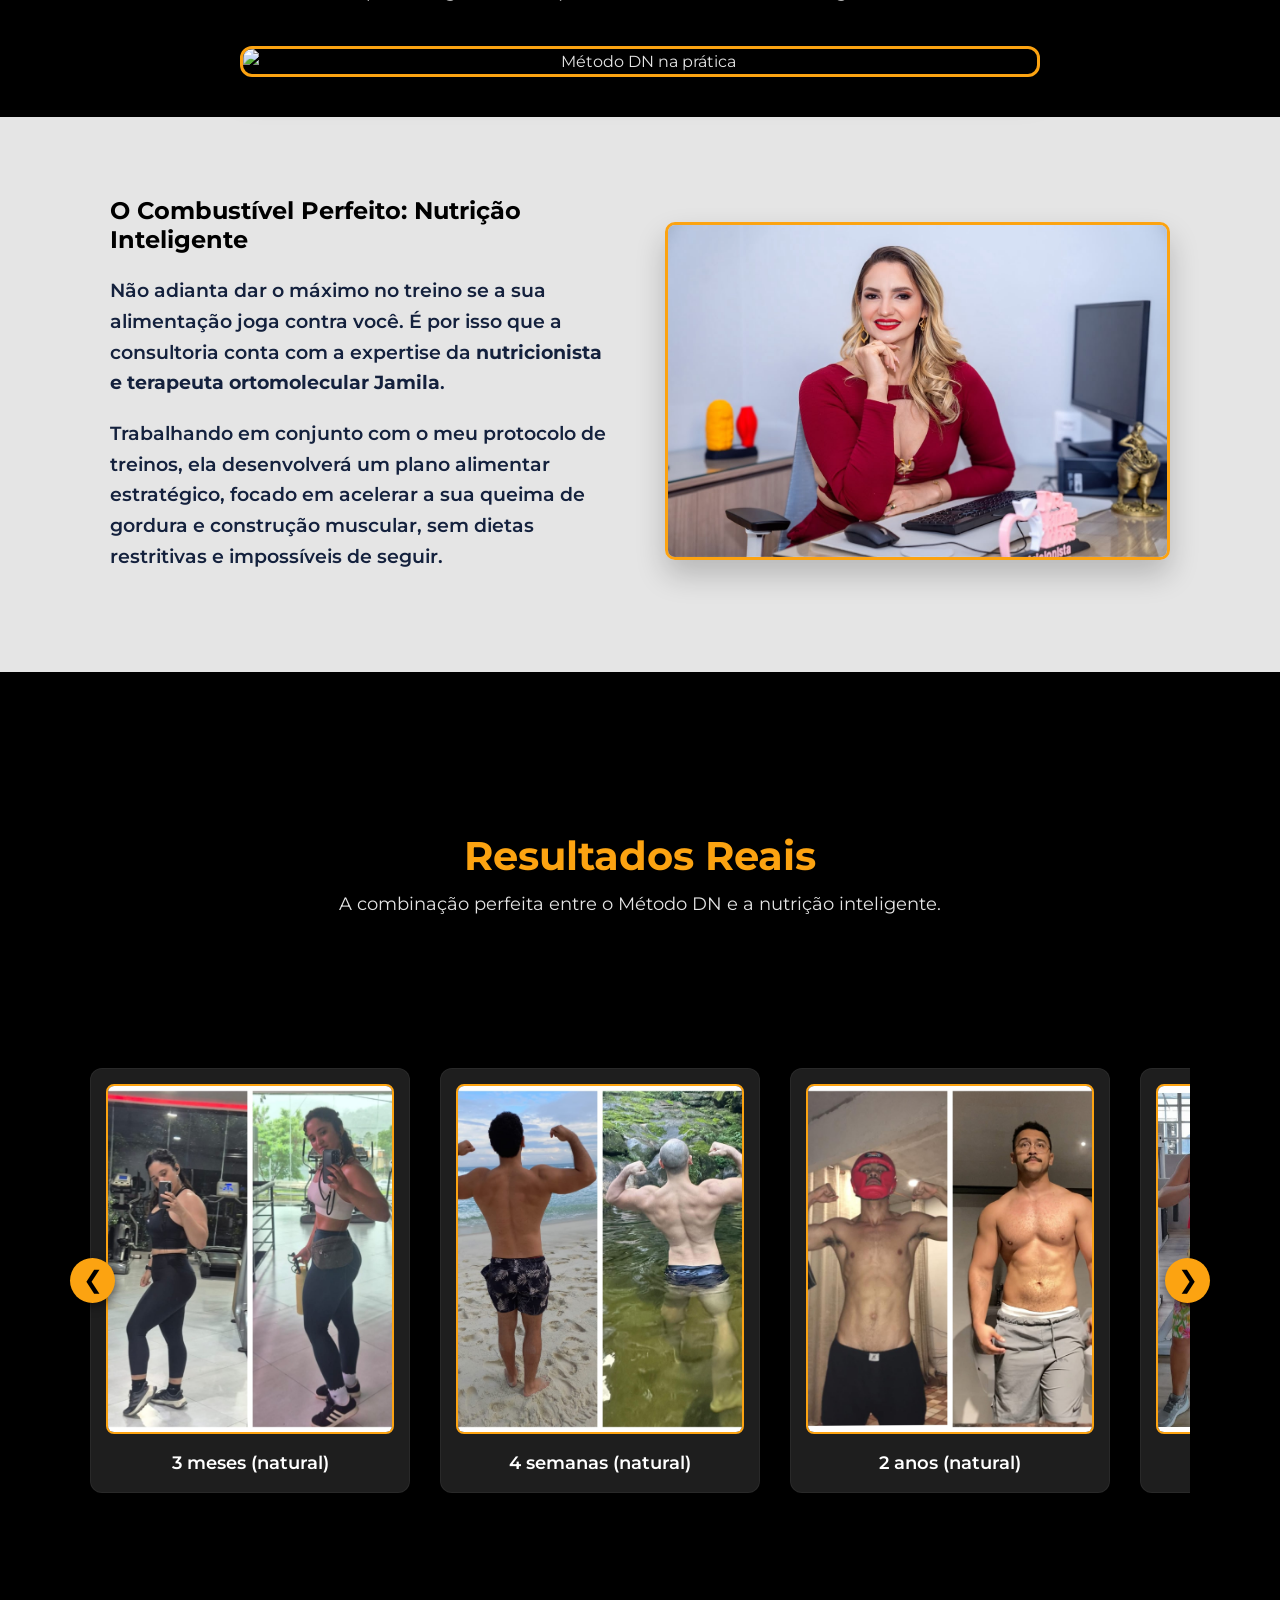
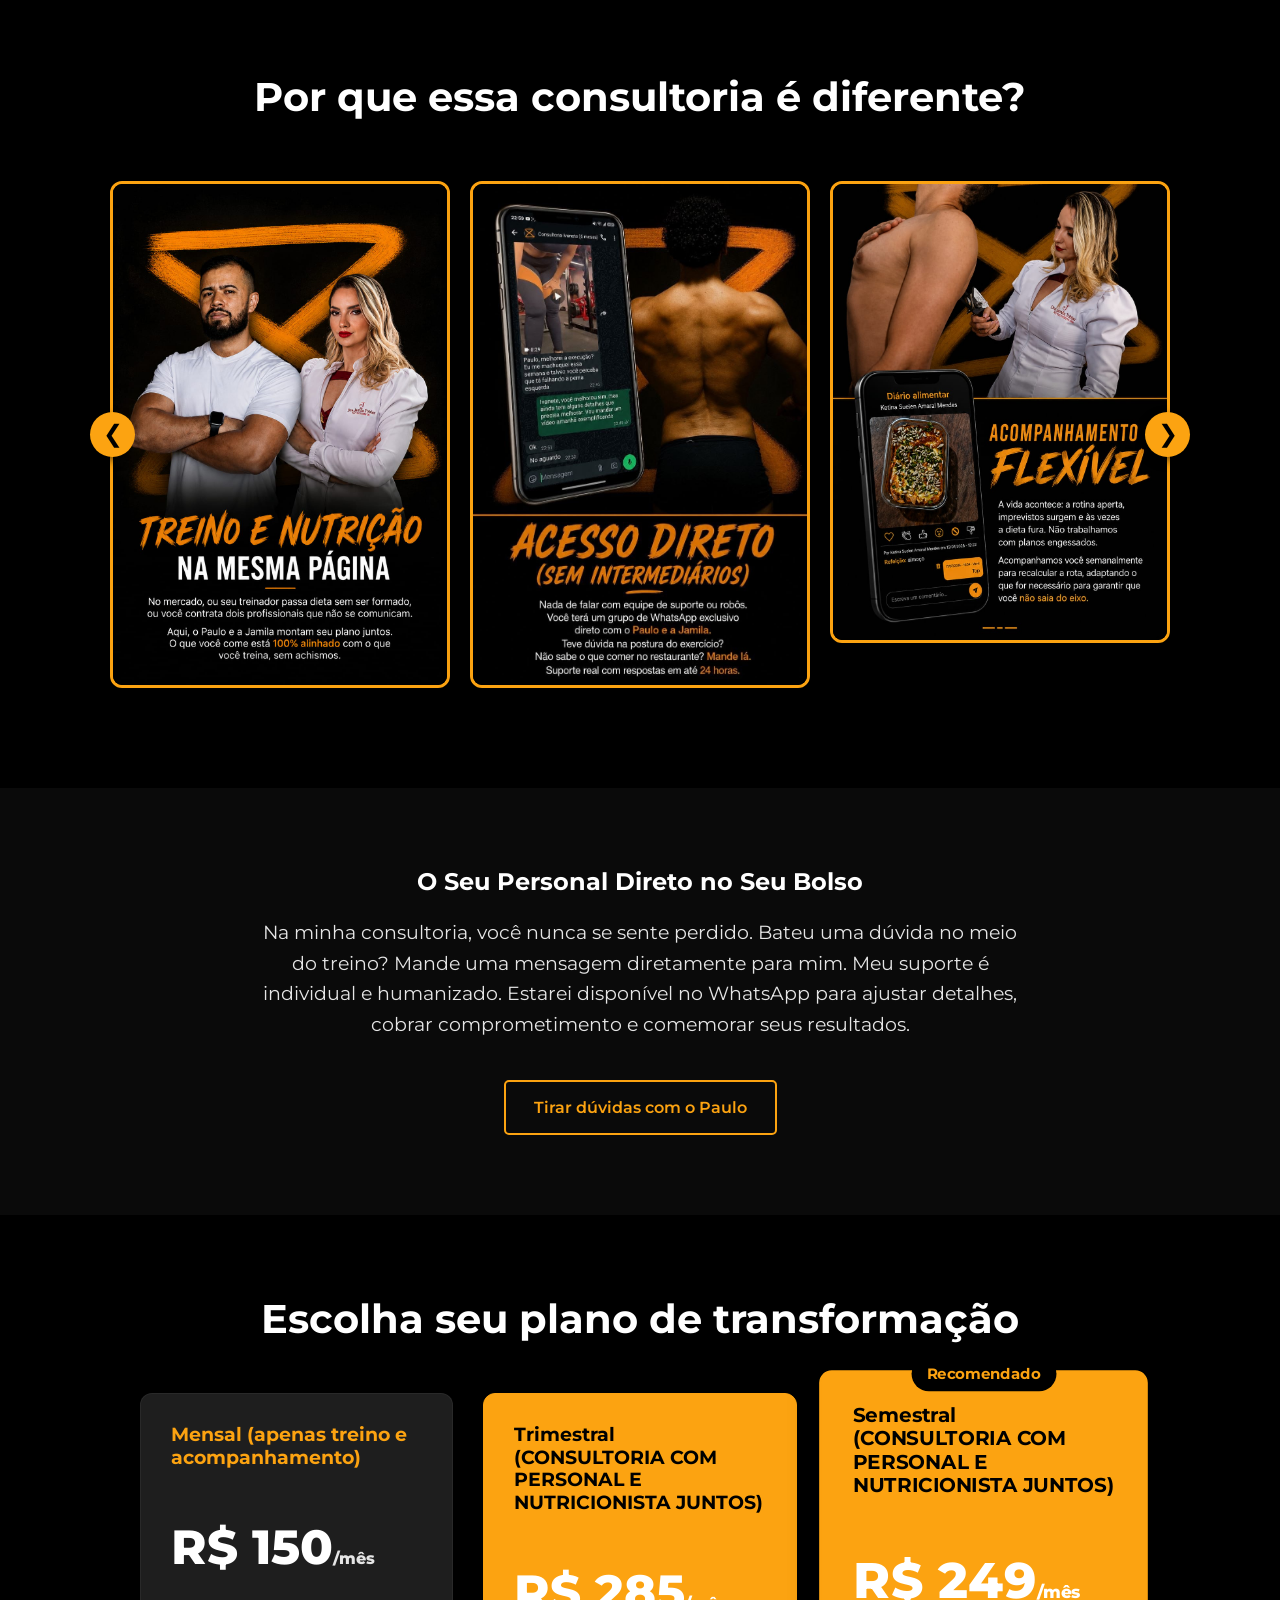
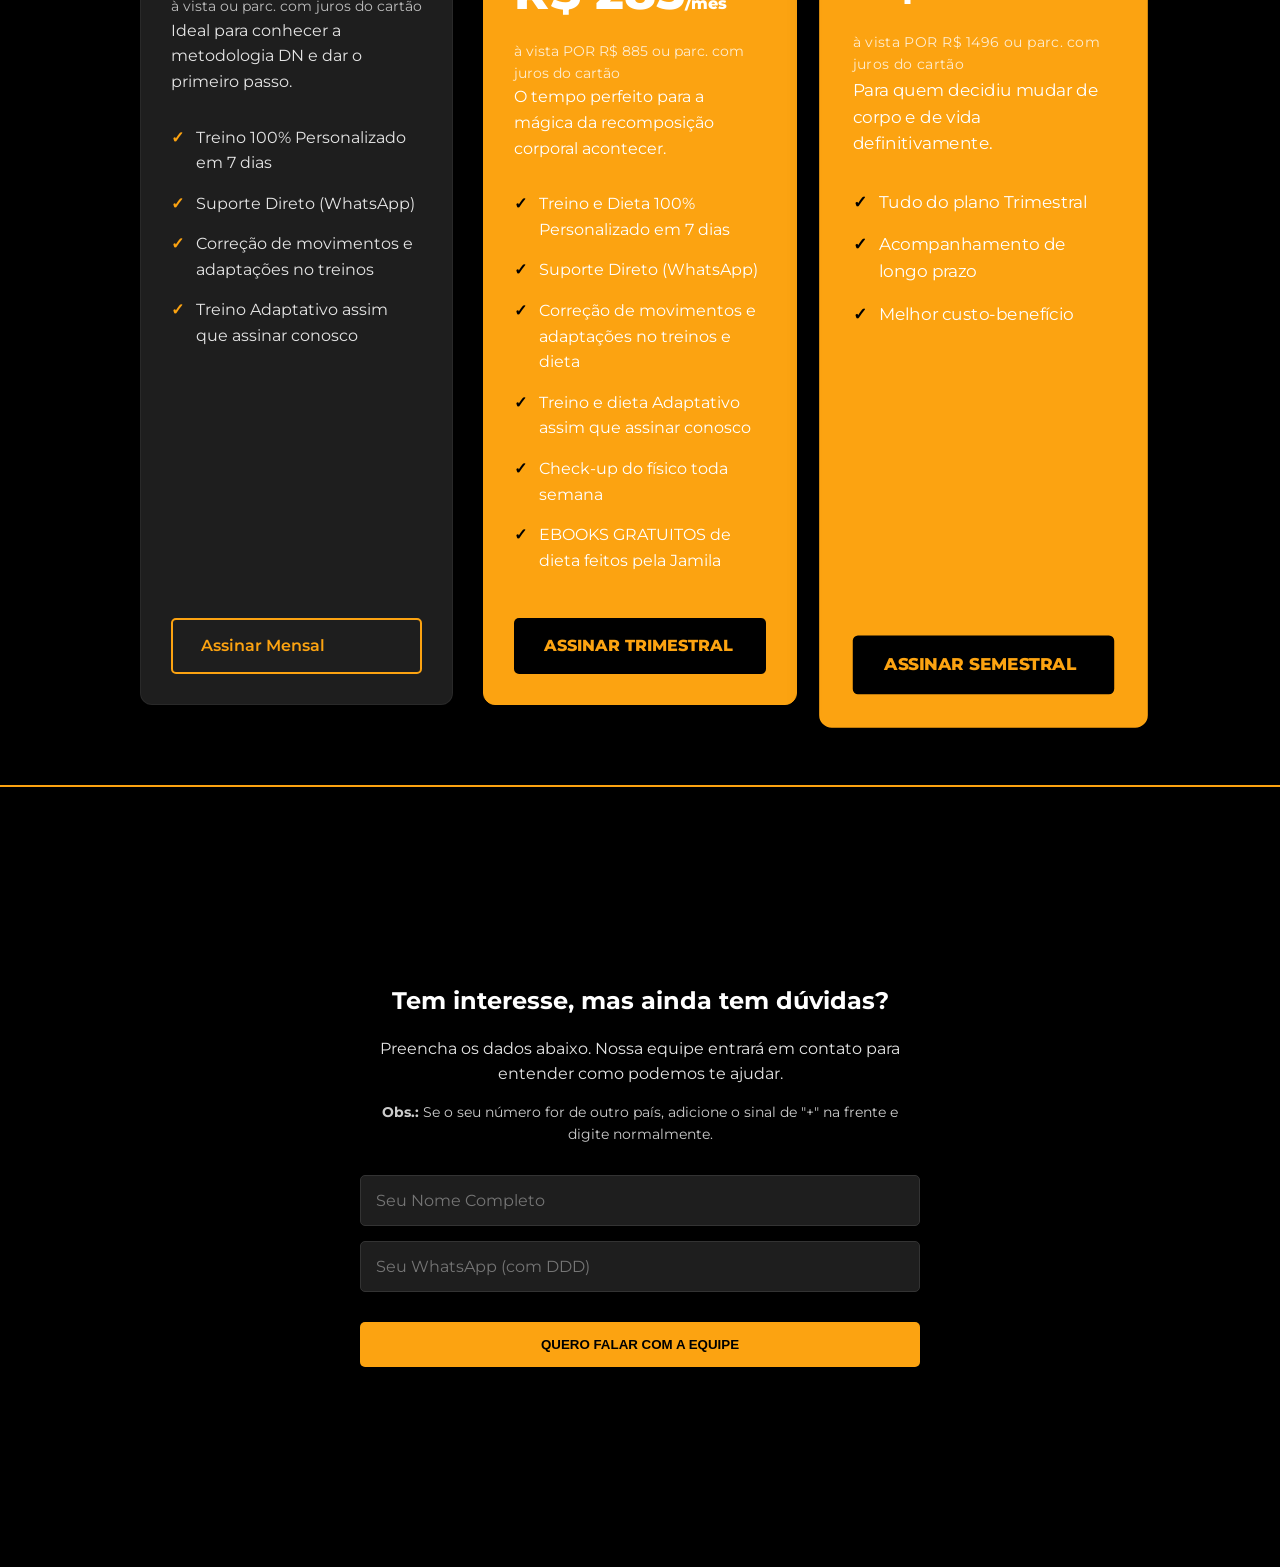
==== commit dbf87673: "asdasdasss" ====
--- a/index.html
+++ b/index.html
@@ -27,12 +27,19 @@
     </section>
 
     <!-- SEÇÃO: MÉTODO DN (RESTAURADA) -->
+   <!-- SEÇÃO: MÉTODO DN -->
     <section class="metodo-dn container" id="metodo" style="padding-top: 40px; padding-bottom: 40px;">
         <div class="metodo-content hidden" style="text-align: center;">
             <h2 class="section-title" style="margin-bottom: 20px;">O Método DN</h2>
-            <p style="font-size: 1.2rem; max-width: 800px; margin: 0 auto; color: var(--text-body);">
+            <p style="font-size: 1.2rem; max-width: 800px; margin: 0 auto; color: var(--text-body); margin-bottom: 40px;">
                 O <strong>Método DN</strong> foi desenhado para quem busca resultados de verdade. Através de treinos 100% adaptativos, correção biomecânica e suporte humanizado, nós ajustamos a intensidade exata que o seu corpo precisa para construir músculos e queimar gordura, respeitando a sua rotina e a sua genética.
             </p>
+            
+            <!-- FOTO DO MÉTODO DN COM MOLDURA -->
+            <div class="metodo-image" style="max-width: 800px; margin: 0 auto;">
+                <img src="img/anatomico.jpg" alt="Método DN na prática">
+            </div>
+            
         </div>
     </section>
     <!-- SEÇÃO: JAMILA (NUTRIÇÃO) -->
@@ -49,7 +56,7 @@
         </div>
     </section>
 
-    <!-- SEÇÃO: RESULTADOS (CARROSSEL MANUAL) -->
+<!-- SEÇÃO: RESULTADOS (CARROSSEL MANUAL) -->
     <section class="resultados-section" id="resultados">
         <div class="container">
             <div class="resultados-header">
@@ -63,33 +70,55 @@
             <button class="seta-carrossel seta-esquerda" id="setaEsqResultados">&#10094;</button>
             
             <div class="resultados-pista" id="pistaResultados">
-                <div class="resultado-card">
-                    <div class="resultado-img-wrapper">
-                        <img src="img/Fernanda.jpeg" alt="Antes e depois do aluno 1">
-                    </div>
-                    <p>Aluno 1 - 12 semanas</p>
-                </div>
-
-                <div class="resultado-card">
-                    <div class="resultado-img-wrapper">
-                        <img src="img/CostasAlek.jpeg" alt="Antes e depois do aluno 2">
-                    </div>
-                    <p>Aluno 2 - 8 semanas</p>
-                </div>
-
-                <div class="resultado-card">
-                    <div class="resultado-img-wrapper">
-                        <img src="img/FrenteAlek.jpeg" alt="Antes e depois do aluno 3">
-                    </div>
-                    <p>Aluno 3 - 16 semanas</p>
-                </div>
+                
+                <div class="resultado-card">
+                    <div class="resultado-img-wrapper">
+                        <img src="img/Fernanda.jpeg" alt="Antes e depois da aluna Fernanda">
+                    </div>
+                    <p>3 meses (natural)</p>
+                </div>
+
+                <div class="resultado-card">
+                    <div class="resultado-img-wrapper">
+                        <img src="img/CostasAlek.jpeg" alt="Antes e depois de costas">
+                    </div>
+                    <p>4 semanas (natural)</p>
+                </div>
+
+                <div class="resultado-card">
+                    <div class="resultado-img-wrapper">
+                        <img src="img/FrenteAlek.jpeg" alt="Antes e depois de frente">
+                    </div>
+                    <p>2 anos (natural)</p>
+                </div>
+                
+                <div class="resultado-card">
+                    <div class="resultado-img-wrapper">
+                        <img src="img/ClientePaulo.jpeg" alt="Antes e depois do aluno 4">
+                    </div>
+                    <p>2 anos (natural)</p>
+                </div>     
+                
+                <div class="resultado-card">
+                    <div class="resultado-img-wrapper">
+                        <img src="img/mulher.jpeg" alt="Antes e depois da aluna 6">
+                    </div>
+                    <p>2 anos (natural)</p>
+                </div>
+                
+                <div class="resultado-card">
+                    <div class="resultado-img-wrapper">
+                        <img src="img/yuri.jpeg" alt="Antes e depois do Yuri">
+                    </div>
+                    <p>2 anos (natural)</p>
+                </div>
+                
             </div>
             
             <!-- Seta Direita -->
             <button class="seta-carrossel seta-direita" id="setaDirResultados">&#10095;</button>
         </div>
     </section>
-
     <!-- SEÇÃO: DIFERENCIAIS -->
     <section class="diferenciais container" id="diferenciais">
         <h2>Por que essa consultoria é diferente?</h2>
--- a/style.css
+++ b/style.css
@@ -711,4 +711,13 @@
         padding: 8px 10px !important;
         white-space: nowrap; /* Impede que o texto do botão quebre em duas linhas */
     }
+}
+/* --- IMAGEM DO MÉTODO DN COM MOLDURA PADRÃO --- */
+.metodo-image img {
+    width: 100%;
+    height: auto;
+    border-radius: 12px;
+    border: 3px solid var(--primary-color);
+    box-shadow: 0 15px 30px rgba(0,0,0,0.4);
+    display: block;
 }
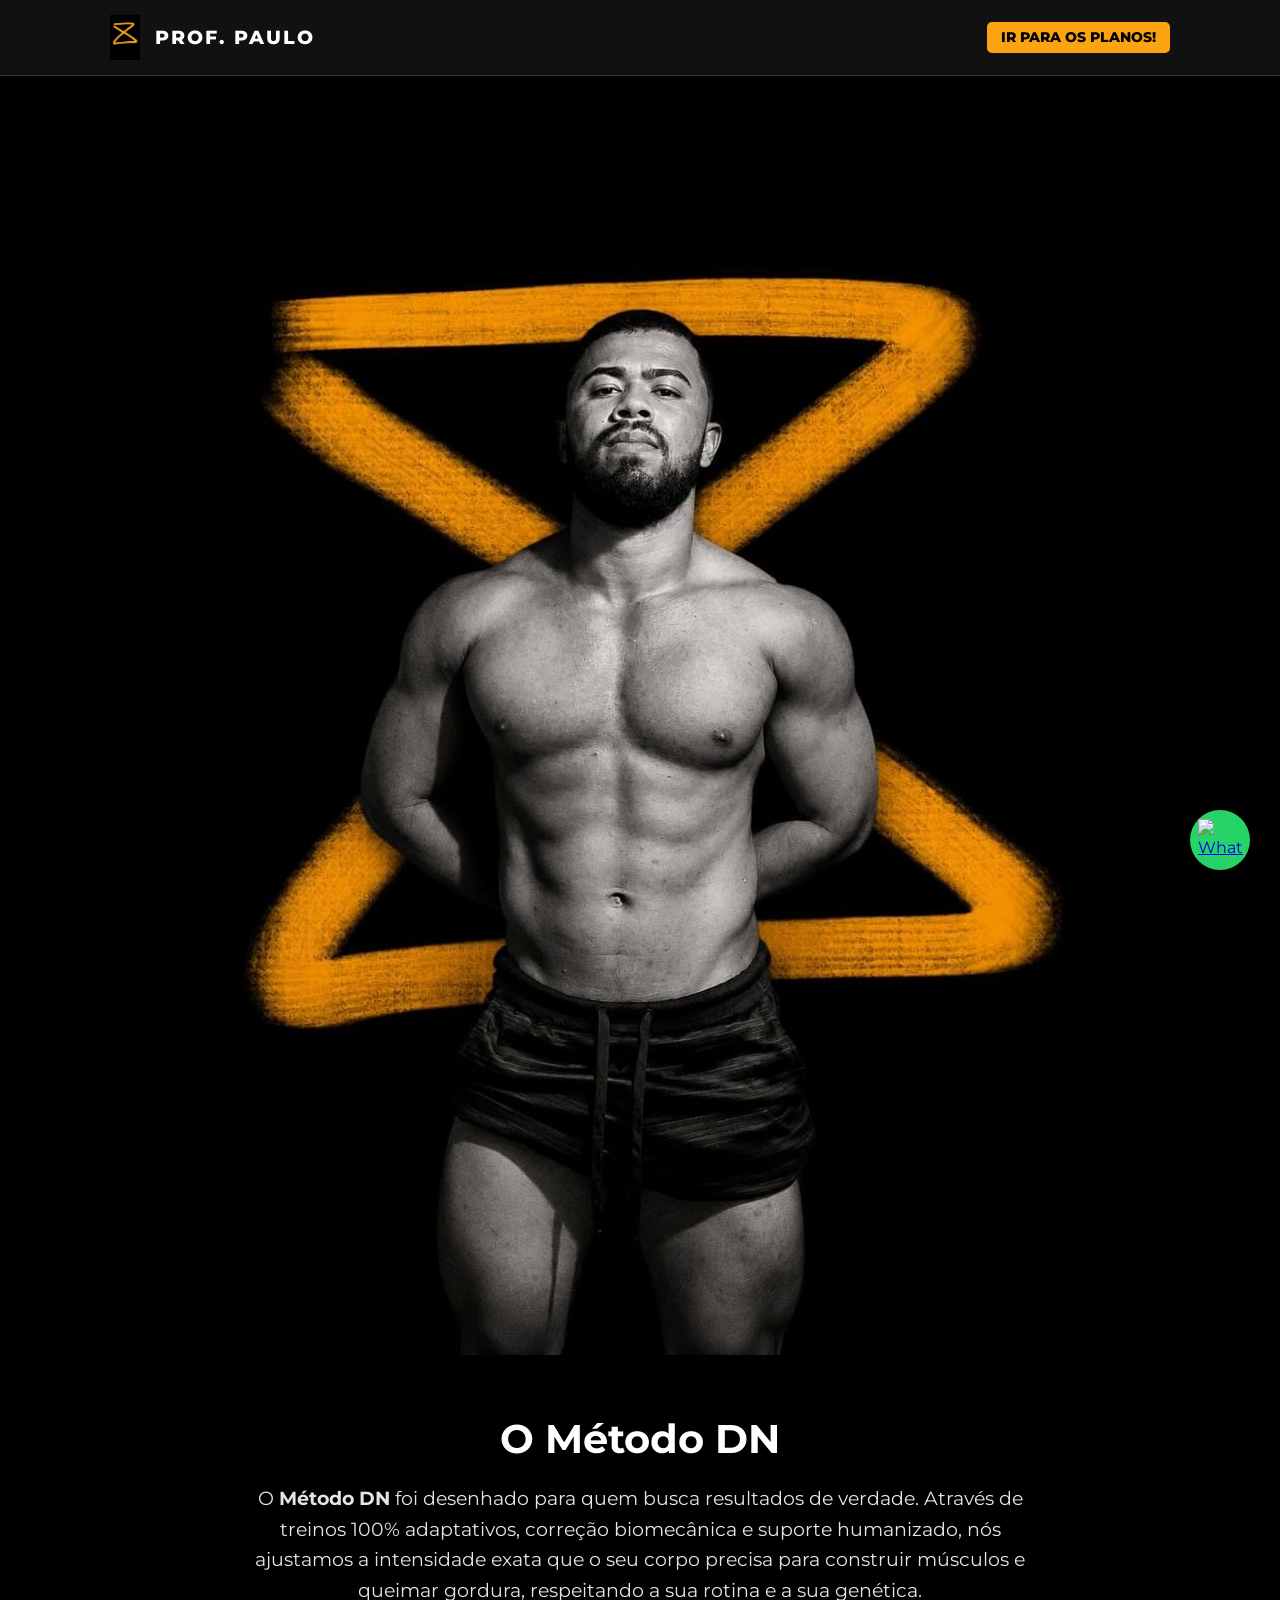
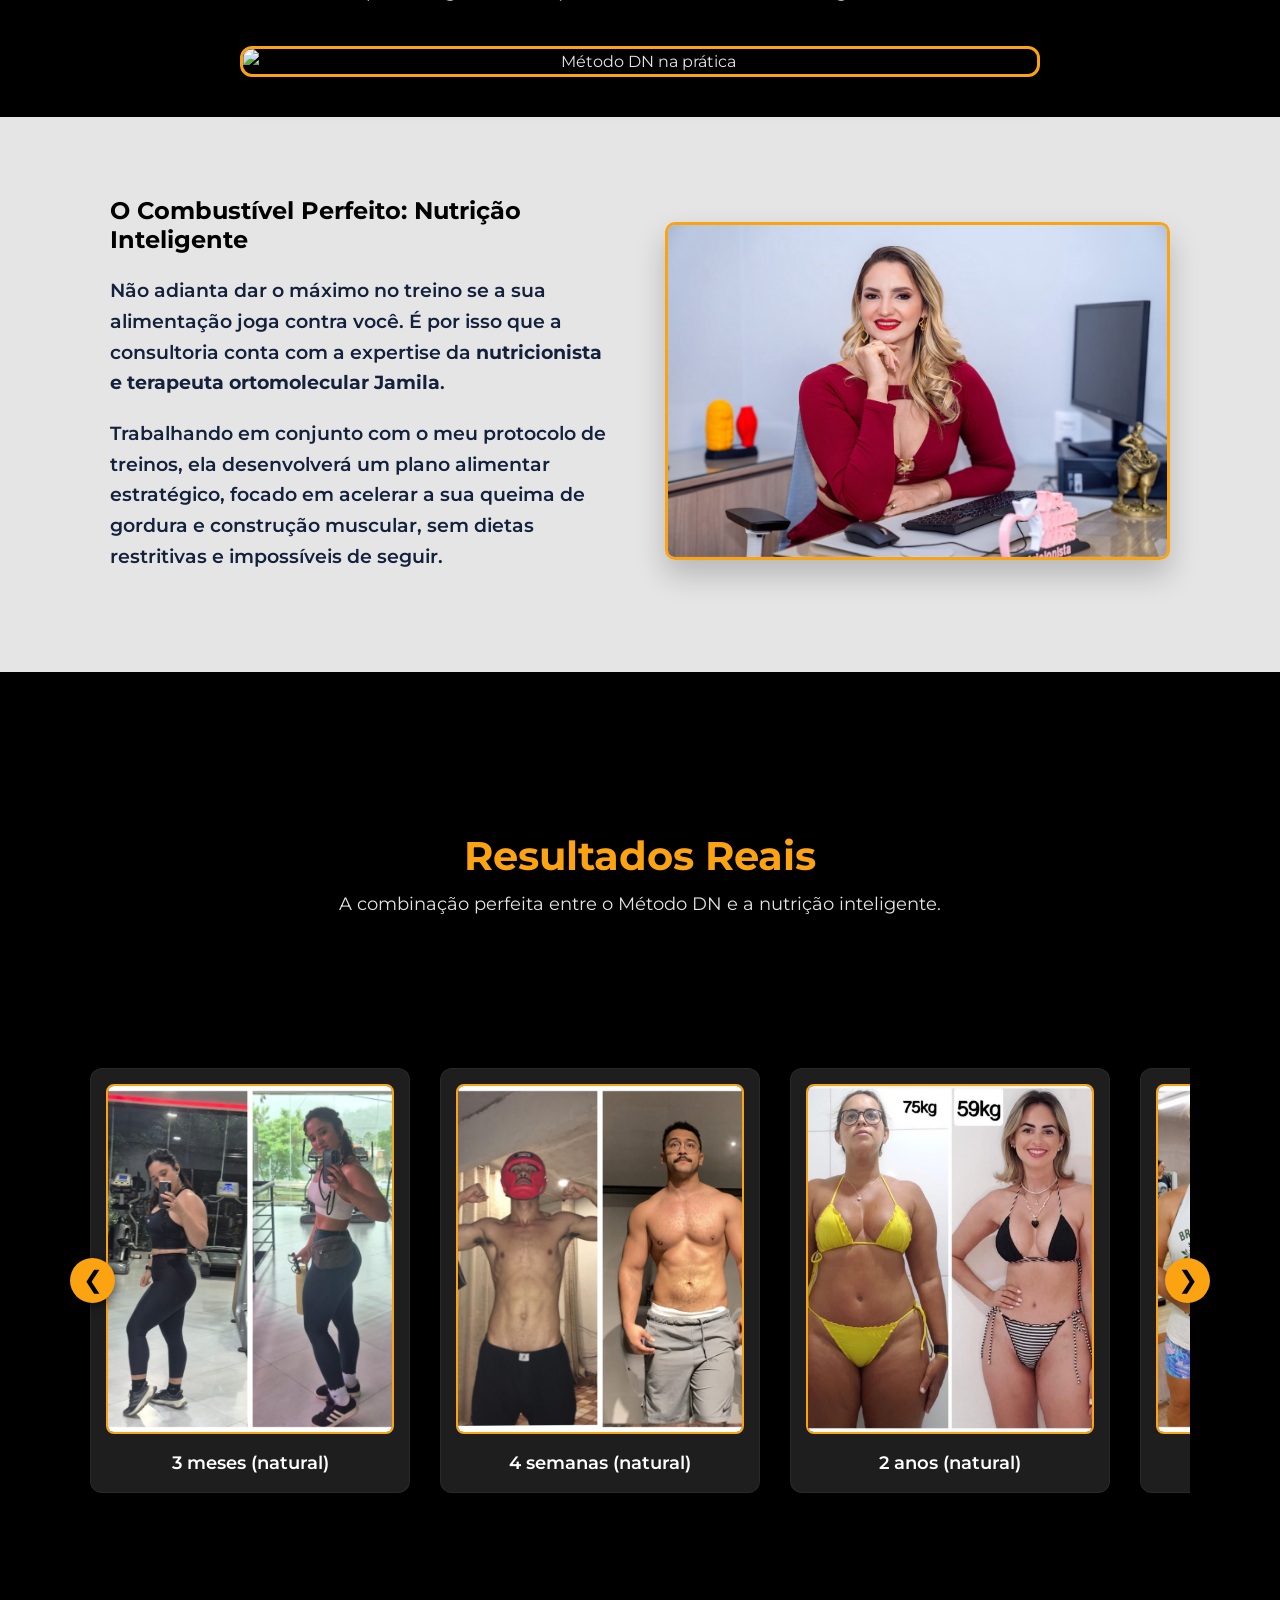
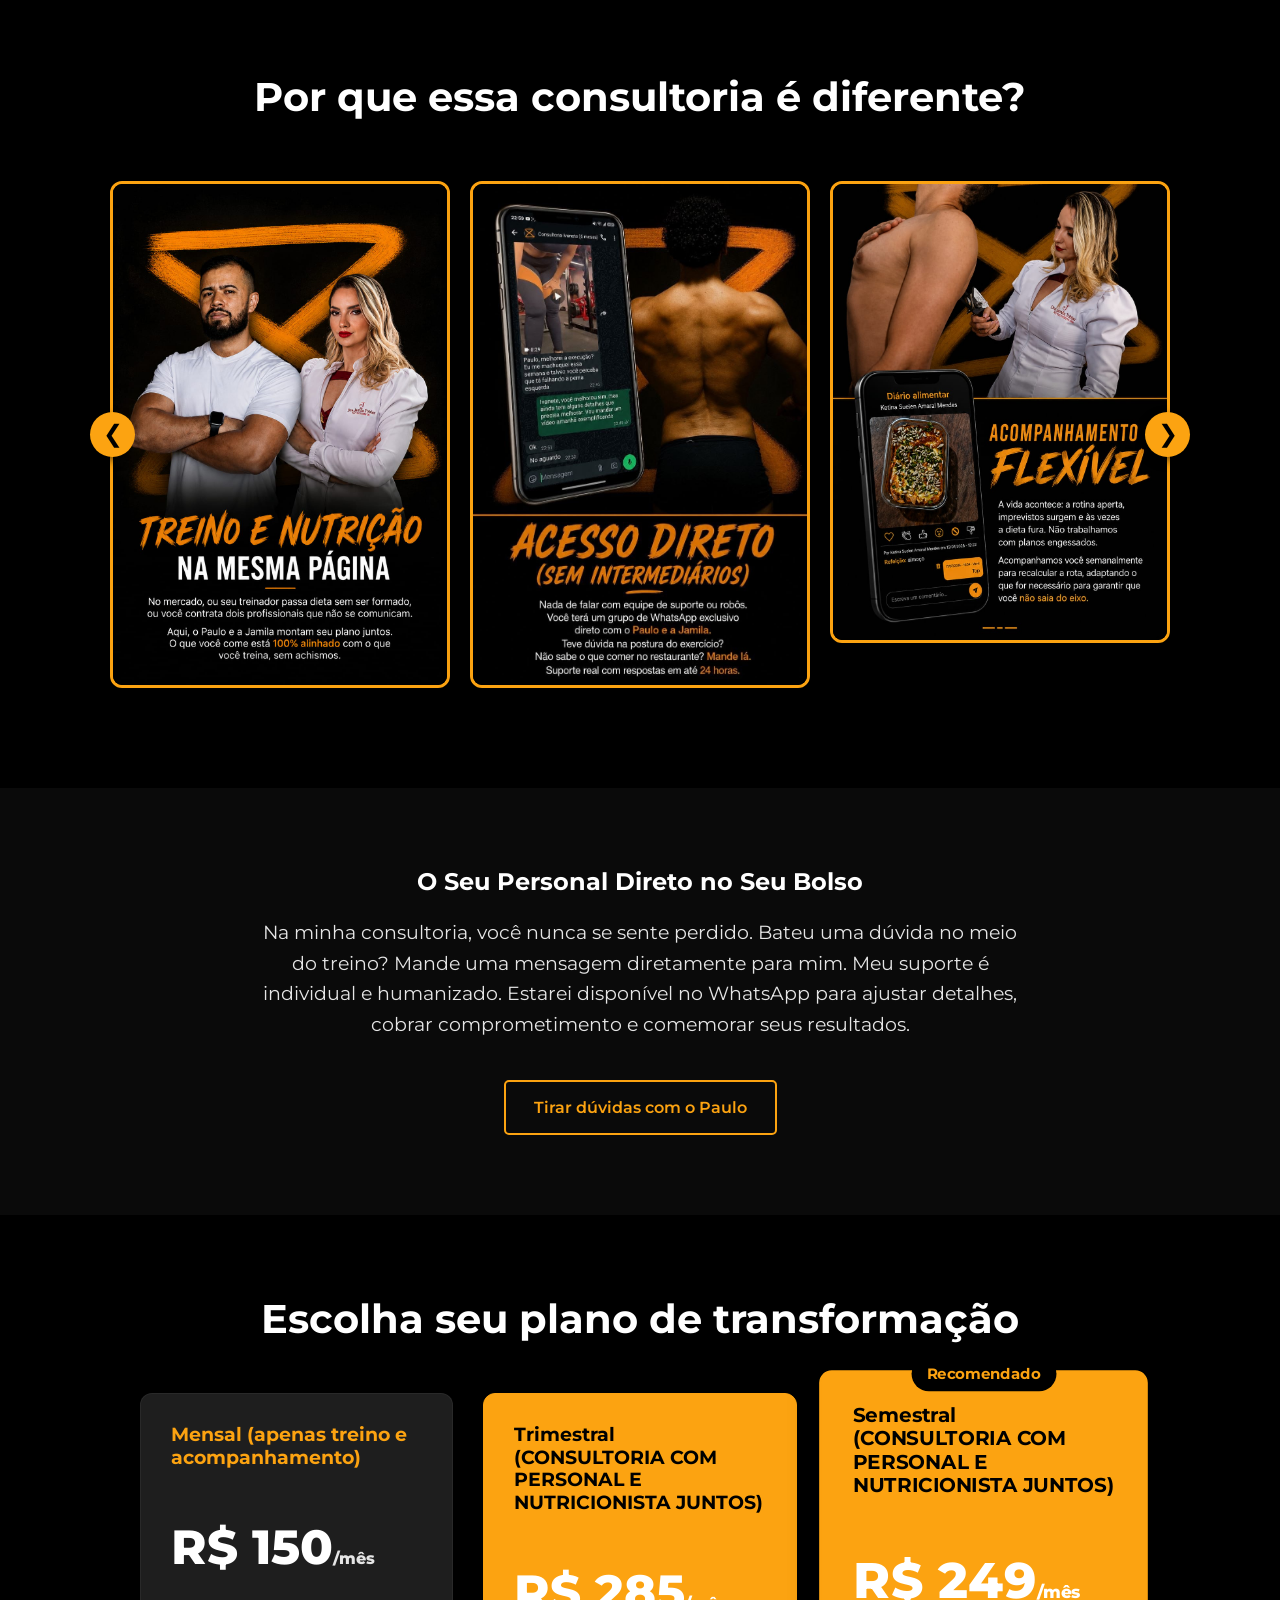
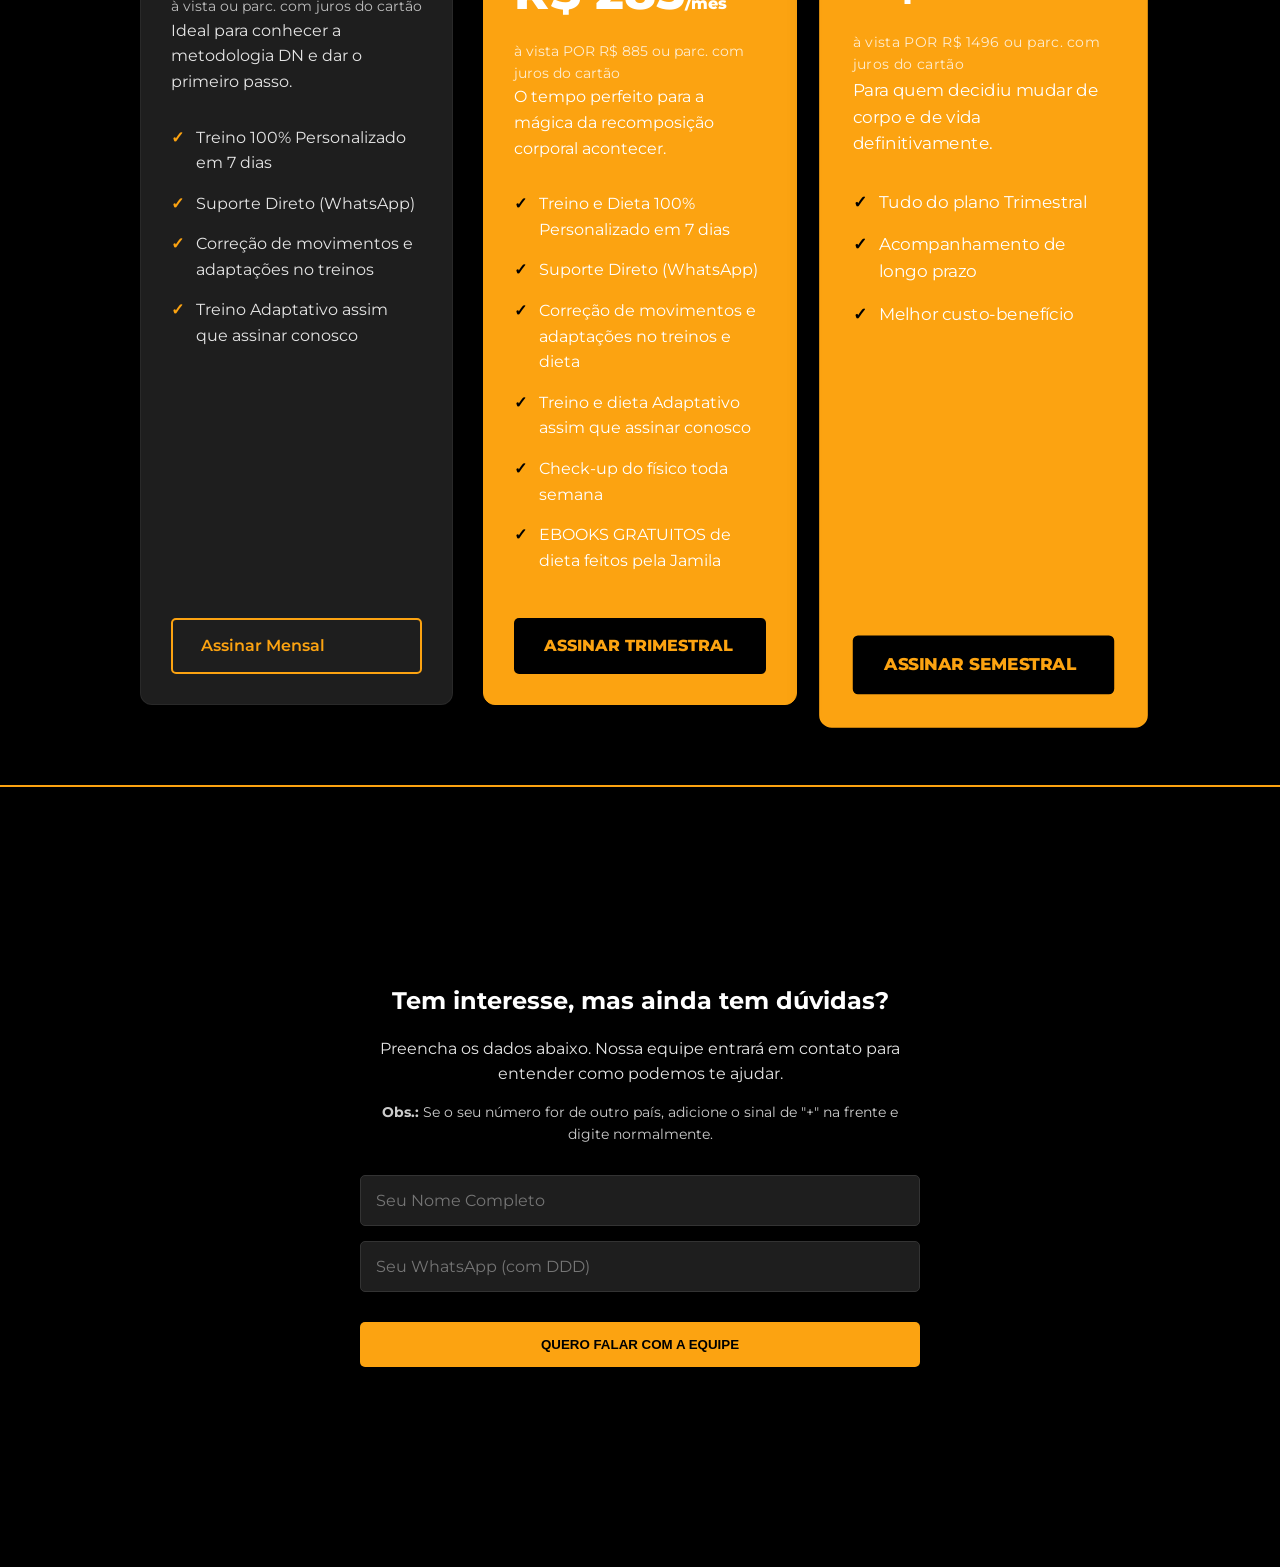
==== commit fe0cf7c3: "the last" ====
--- a/index.html
+++ b/index.html
@@ -9,9 +9,12 @@
 </head>
 <body>
 
-    <header class="header">
+<header class="header">
         <div class="container header-content">
-            <div class="logo">PAULO COACH</div>
+            <div class="logo">
+                <img src="img/Símbolo3.jpeg" alt="Símbolo Paulo Coach">
+                <span class="logo-texto">PROF. PAULO</span>
+            </div>
             <a href="#planos" class="btn-primary">IR PARA OS PLANOS!</a>
         </div>
     </header>
@@ -57,6 +60,7 @@
     </section>
 
 <!-- SEÇÃO: RESULTADOS (CARROSSEL MANUAL) -->
+<!-- SEÇÃO: RESULTADOS (CARROSSEL MANUAL) -->
     <section class="resultados-section" id="resultados">
         <div class="container">
             <div class="resultados-header">
@@ -80,42 +84,69 @@
 
                 <div class="resultado-card">
                     <div class="resultado-img-wrapper">
-                        <img src="img/CostasAlek.jpeg" alt="Antes e depois de costas">
+                        <img src="img/FrenteAlek.jpeg" alt="Antes e depois de costas">
                     </div>
                     <p>4 semanas (natural)</p>
                 </div>
 
                 <div class="resultado-card">
                     <div class="resultado-img-wrapper">
-                        <img src="img/FrenteAlek.jpeg" alt="Antes e depois de frente">
+                        <img src="img/Jamila1.jpeg" alt="Antes e depois de frente">
                     </div>
                     <p>2 anos (natural)</p>
                 </div>
                 
                 <div class="resultado-card">
                     <div class="resultado-img-wrapper">
-                        <img src="img/ClientePaulo.jpeg" alt="Antes e depois do aluno 4">
-                    </div>
-                    <p>2 anos (natural)</p>
-                </div>     
+                        <img src="img/mulher.jpeg" alt="Antes e depois da aluna 6">
+                    </div>
+                    <p>2 anos (natural)</p>
+                </div>
                 
                 <div class="resultado-card">
                     <div class="resultado-img-wrapper">
-                        <img src="img/mulher.jpeg" alt="Antes e depois da aluna 6">
-                    </div>
-                    <p>2 anos (natural)</p>
-                </div>
-                
+                        <img src="img/CostasAlek.jpeg" alt="Antes e depois do Yuri">
+                    </div>
+                    <p>2 anos (natural)</p>
+                </div>
+
                 <div class="resultado-card">
                     <div class="resultado-img-wrapper">
                         <img src="img/yuri.jpeg" alt="Antes e depois do Yuri">
                     </div>
                     <p>2 anos (natural)</p>
                 </div>
-                
-            </div>
-            
-            <!-- Seta Direita -->
+
+                <div class="resultado-card">
+                    <div class="resultado-img-wrapper">
+                        <img src="img/Jamila4.jpeg" alt="Antes e depois do Yuri">
+                    </div>
+                    <p>2 anos (natural)</p>
+                </div>
+
+                <div class="resultado-card">
+                    <div class="resultado-img-wrapper">
+                        <img src="img/Jamila3.jpeg" alt="Antes e depois do Yuri">
+                    </div>
+                    <p>2 anos (natural)</p>
+                </div>
+
+                <div class="resultado-card">
+                    <div class="resultado-img-wrapper">
+                        <img src="img/Jamila2.jpeg" alt="Antes e depois do Yuri">
+                    </div>
+                    <p>2 anos (natural)</p>
+                </div>
+
+                <div class="resultado-card">
+                    <div class="resultado-img-wrapper">
+                        <img src="img/ClientePaulo.jpeg" alt="Antes e depois do Yuri">
+                    </div>
+                    <p>2 anos (natural)</p>
+                </div>
+            </div>
+            
+            <!-- Seta Direita (Restaurada) -->
             <button class="seta-carrossel seta-direita" id="setaDirResultados">&#10095;</button>
         </div>
     </section>
--- a/style.css
+++ b/style.css
@@ -115,13 +115,52 @@
     padding: 15px 20px;
 }
 
+/* --- CONTAINER DA LOGO --- */
 .logo {
+    display: flex;
+    align-items: center;
     color: var(--text-title);
     font-weight: 800;
-    font-size: 1.5rem;
+}
+
+/* --- IMAGEM DO SÍMBOLO --- */
+.header .logo img {
+    max-height: 45px;
+    width: auto;
+    display: block;
+    z-index: 2; /* Garante que a imagem fique por cima do texto */
+    position: relative;
+}
+
+/* --- TEXTO ANIMADO SAINDO DA IMAGEM --- */
+.logo-texto {
+    font-size: 1.2rem;
     letter-spacing: 2px;
-}
-
+    white-space: nowrap; /* Impede que o texto quebre para a linha de baixo */
+    overflow: hidden;
+    
+    /* Configuração inicial (texto escondido atrás da imagem) */
+    opacity: 0;
+    max-width: 0;
+    margin-left: 0;
+    transform: translateX(-30px);
+    
+    /* Dispara a animação 'deslizarTexto' */
+    animation: deslizarTexto 1.2s ease forwards;
+    animation-delay: 0.8s; /* Espera quase 1 segundo antes de começar a sair */
+}
+
+/* --- O MOTOR DA ANIMAÇÃO --- */
+@keyframes deslizarTexto {
+    to {
+        opacity: 1;
+        max-width: 200px;
+        margin-left: 15px; /* Abre 15px de espaço entre a foto e o texto */
+        transform: translateX(0);
+    }
+}
+
+/* --- BOTÃO DO CABEÇALHO --- */
 .header .btn-primary {
     padding: 5px 14px;
     font-size: 0.85rem;
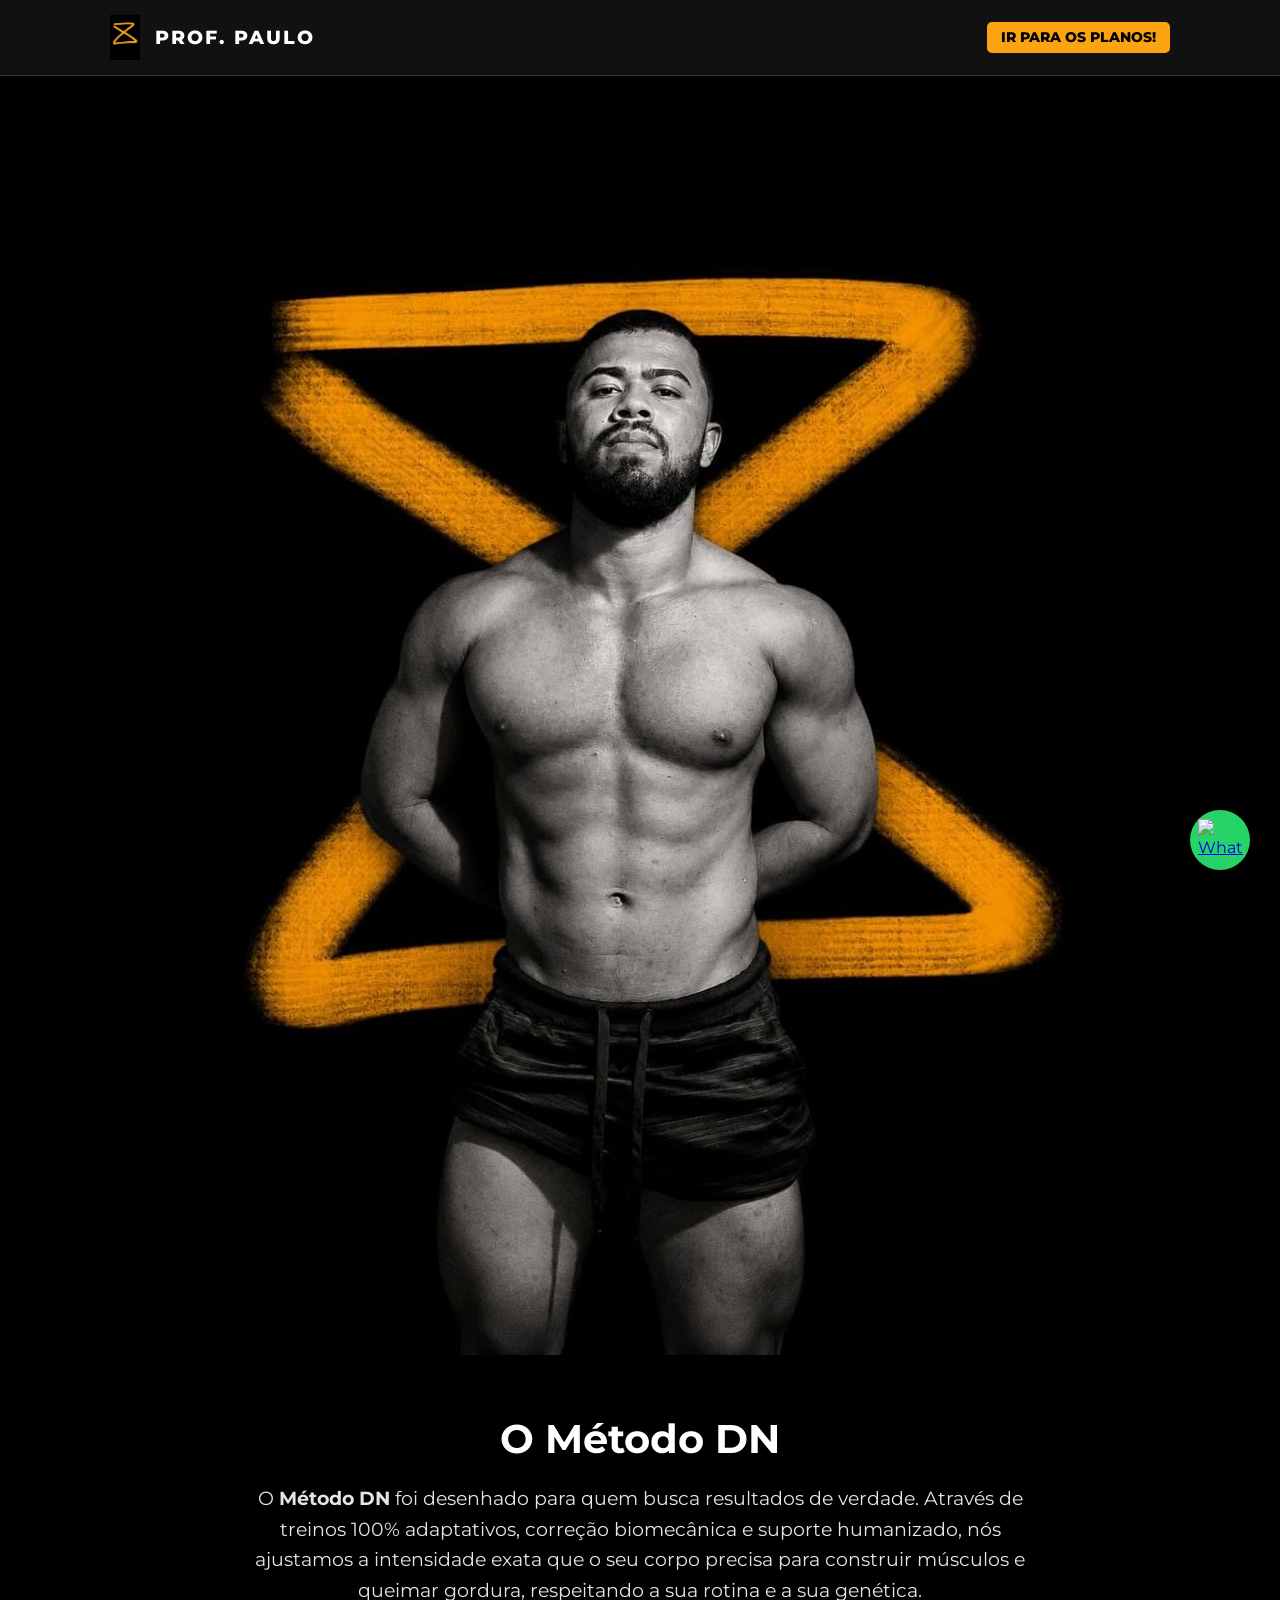
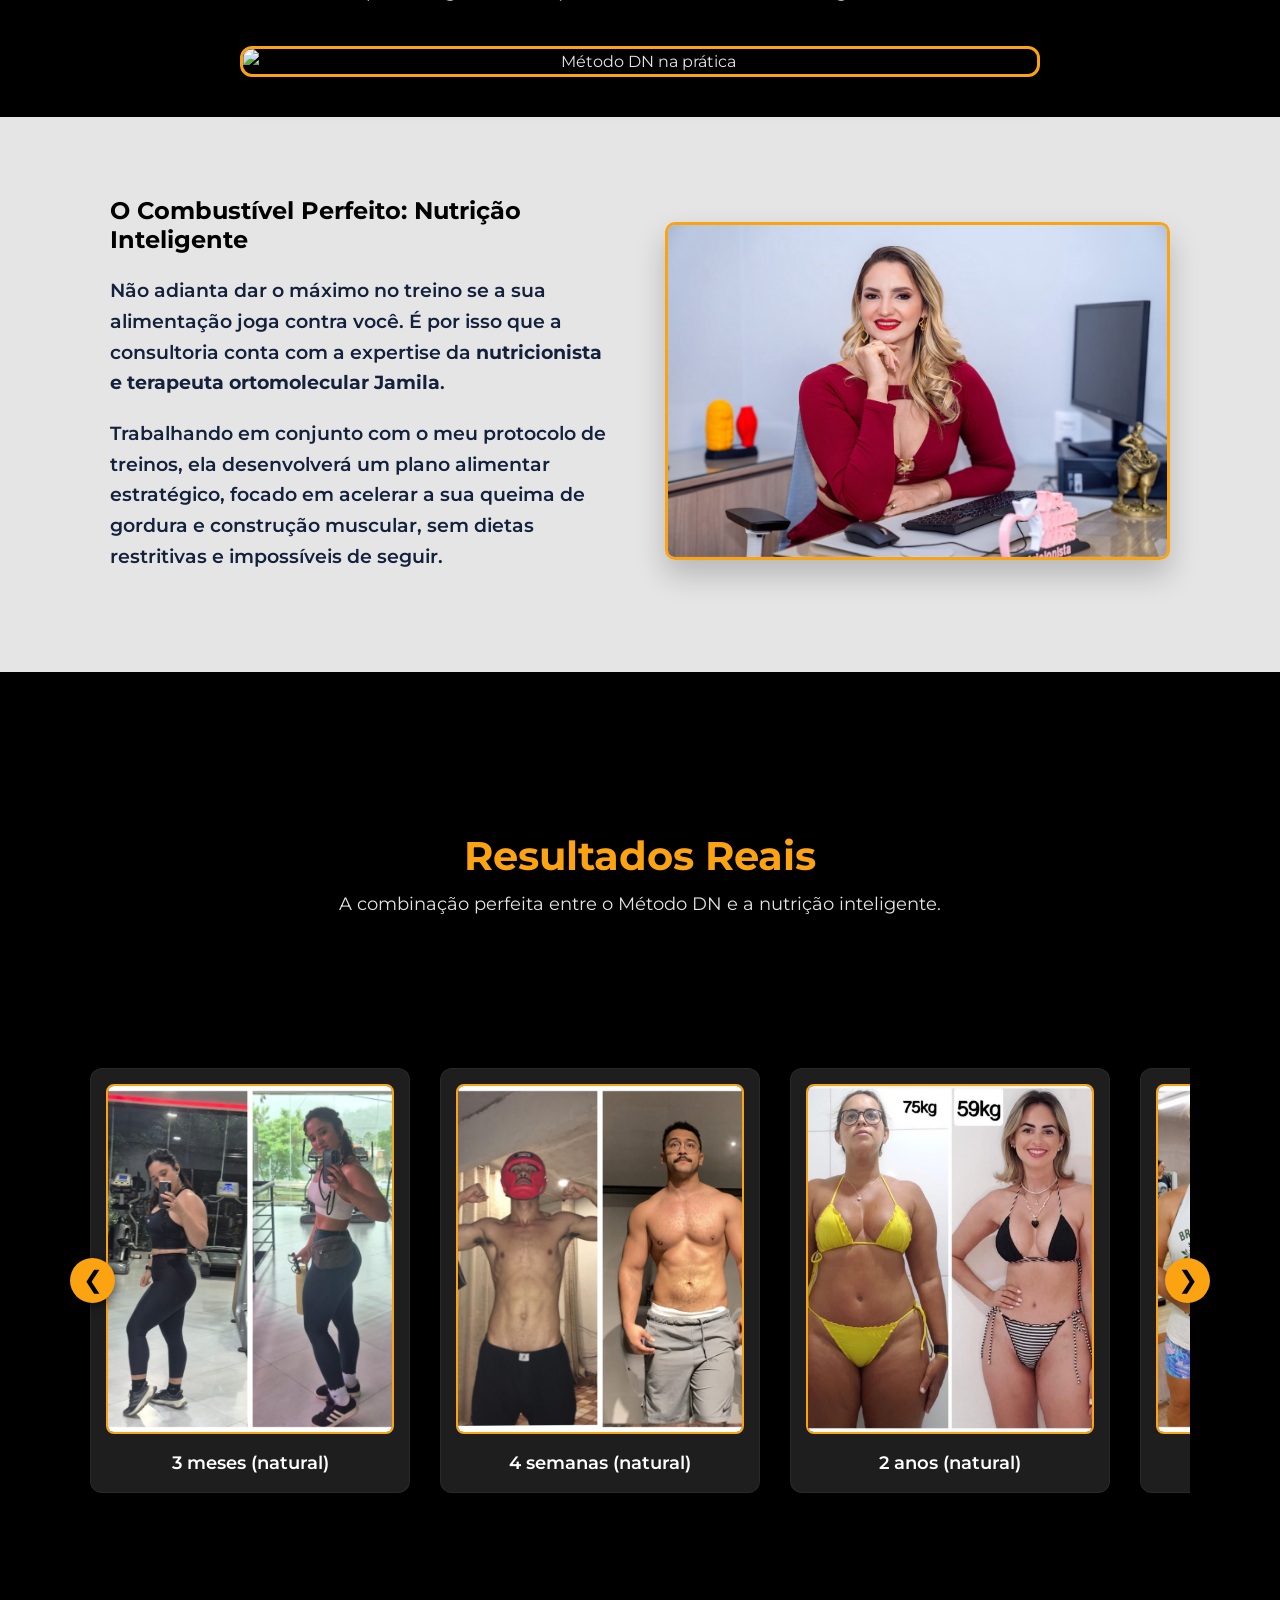
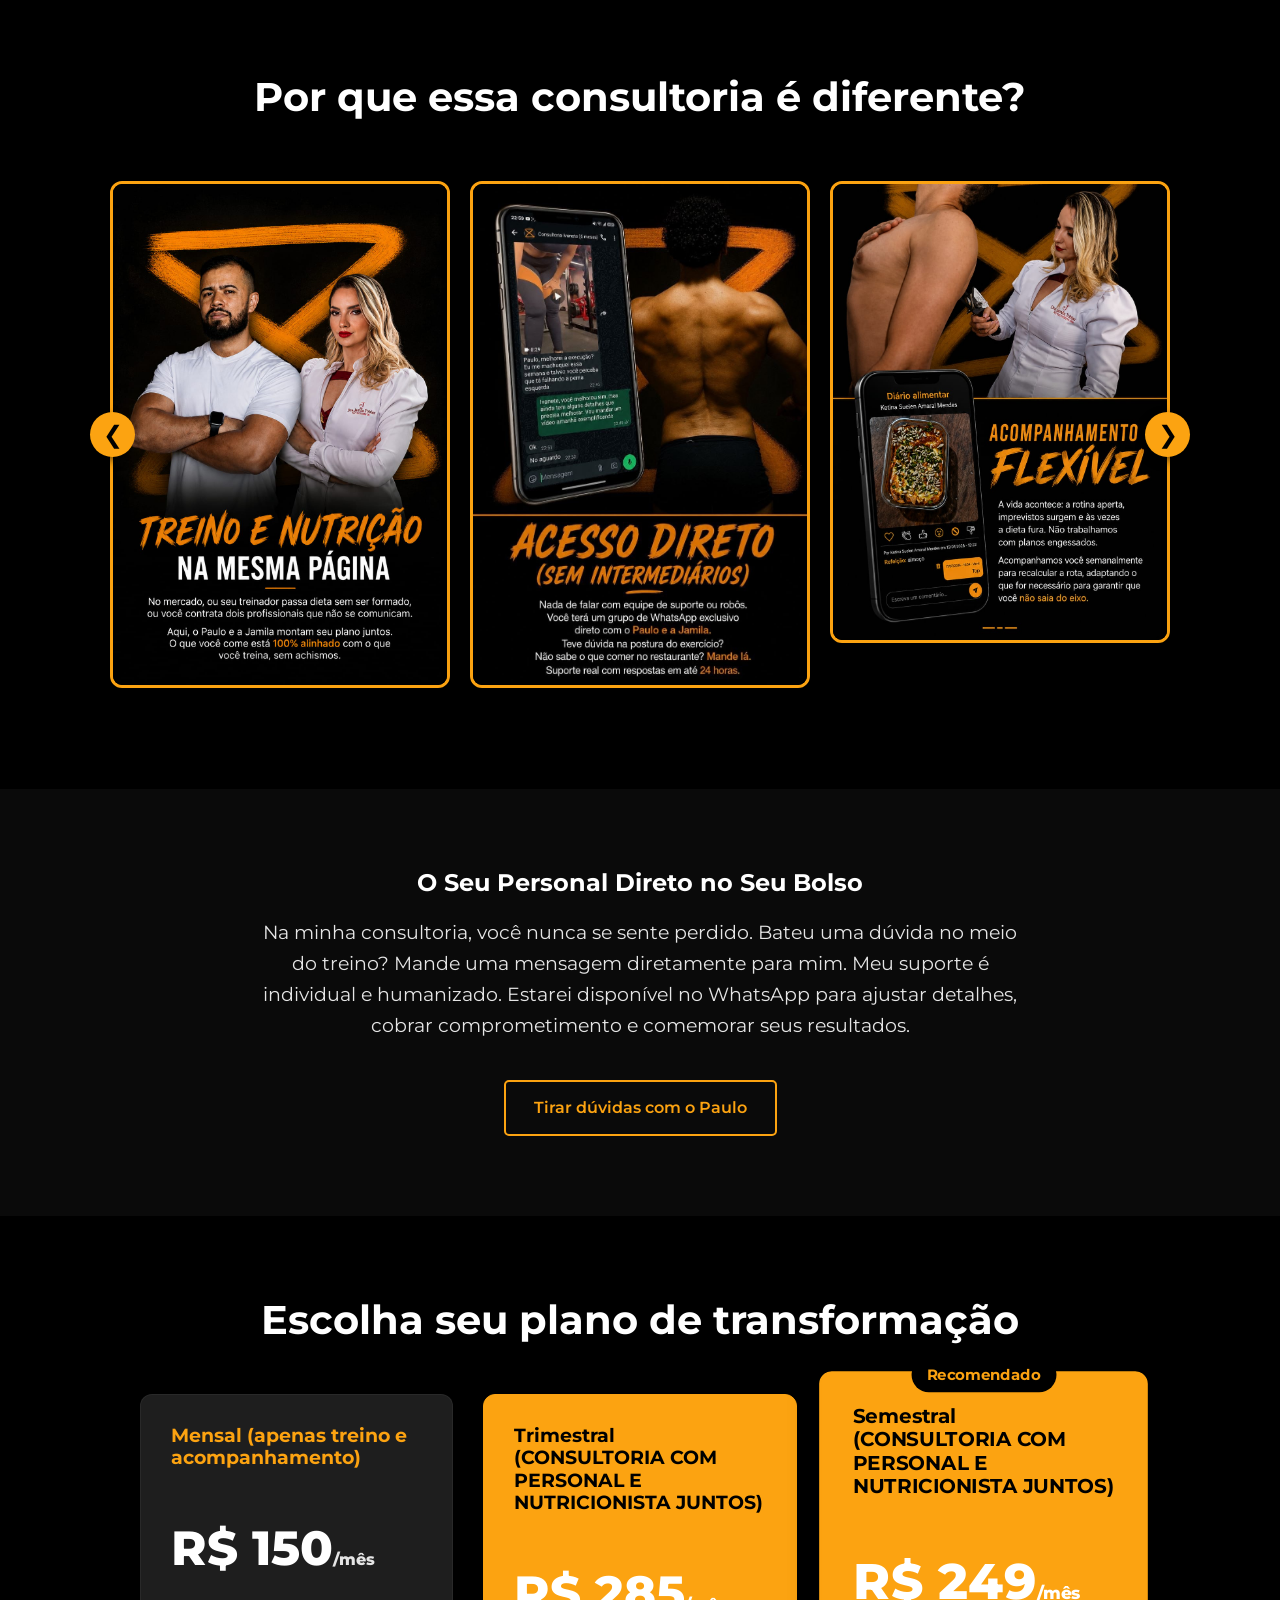
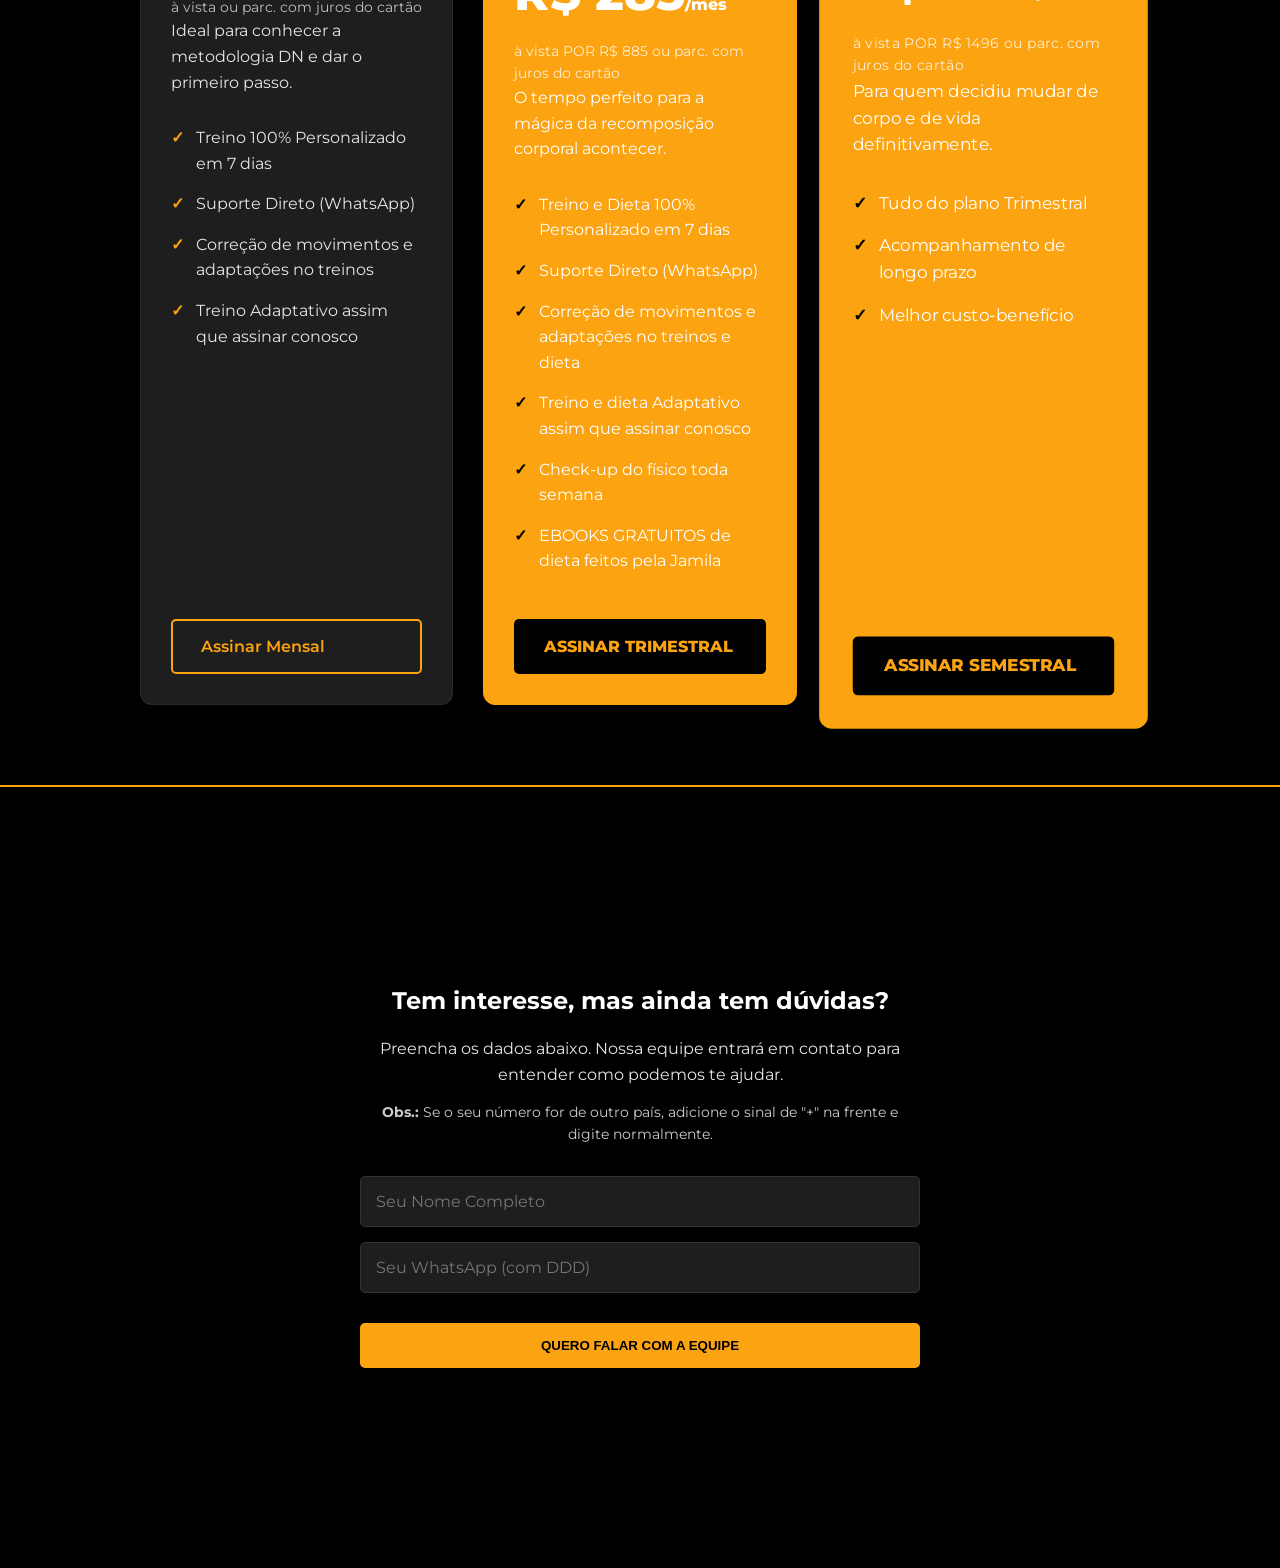
==== commit 722ed121: "tryingggggs" ====
--- a/index.html
+++ b/index.html
@@ -9,7 +9,7 @@
 </head>
 <body>
 
-<header class="header">
+    <header class="header">
         <div class="container header-content">
             <div class="logo">
                 <img src="img/Símbolo3.jpeg" alt="Símbolo Paulo Coach">
@@ -19,18 +19,16 @@
         </div>
     </header>
 
-<!-- SEÇÃO: HERO (FOTO DO PAULO CORRIGIDA) -->
+    <!-- SEÇÃO: HERO -->
     <section class="hero">
         <div class="container hero-content" style="justify-content: center;">
-            <!-- O ERRO ESTAVA AQUI: O width: 150% esticava a tela. Corrigido para 100% -->
             <div class="hero-image hidden" style="max-width: 1000px; width: 100%;">
                 <img src="img/braçospar trás.jpeg" alt="Paulo Personal Trainer">
             </div>
         </div>
     </section>
 
-    <!-- SEÇÃO: MÉTODO DN (RESTAURADA) -->
-   <!-- SEÇÃO: MÉTODO DN -->
+    <!-- SEÇÃO: MÉTODO DN -->
     <section class="metodo-dn container" id="metodo" style="padding-top: 40px; padding-bottom: 40px;">
         <div class="metodo-content hidden" style="text-align: center;">
             <h2 class="section-title" style="margin-bottom: 20px;">O Método DN</h2>
@@ -45,6 +43,7 @@
             
         </div>
     </section>
+
     <!-- SEÇÃO: JAMILA (NUTRIÇÃO) -->
     <section class="nutri-section" id="nutricao">
         <div class="container nutri-content hidden">
@@ -59,8 +58,7 @@
         </div>
     </section>
 
-<!-- SEÇÃO: RESULTADOS (CARROSSEL MANUAL) -->
-<!-- SEÇÃO: RESULTADOS (CARROSSEL MANUAL) -->
+    <!-- SEÇÃO: RESULTADOS (CARROSSEL MANUAL) -->
     <section class="resultados-section" id="resultados">
         <div class="container">
             <div class="resultados-header">
@@ -146,10 +144,11 @@
                 </div>
             </div>
             
-            <!-- Seta Direita (Restaurada) -->
+            <!-- Seta Direita -->
             <button class="seta-carrossel seta-direita" id="setaDirResultados">&#10095;</button>
         </div>
     </section>
+
     <!-- SEÇÃO: DIFERENCIAIS -->
     <section class="diferenciais container" id="diferenciais">
         <h2>Por que essa consultoria é diferente?</h2>
@@ -168,7 +167,7 @@
                     <img src="img/abc.jpeg" alt="Acompanhamento">
                 </div>
                 <div class="diferencial-card">
-                    <img src="img/4.JPEG" alt="Acompanhamento">
+                    <img src="img/4.jpeg" alt="Acompanhamento">
                 </div>
                 <div class="diferencial-card">
                     <img src="img/5.jpeg" alt="Acompanhamento">
@@ -179,6 +178,7 @@
         </div>
     </section>
 
+    <!-- SEÇÃO: RELACIONAMENTO -->
     <section class="relacionamento bg-darker">
         <div class="container relacionamento-content hidden">
             <h2>O Seu Personal Direto no Seu Bolso</h2>
@@ -187,11 +187,12 @@
         </div>
     </section>
 
-<section class="planos container" id="planos">
+    <!-- SEÇÃO: PLANOS -->
+    <section class="planos container" id="planos">
         <h2 class="section-title hidden">Escolha seu plano de transformação</h2>
         <div class="cards-grid">
             
-            <!-- PLANO MENSAL (NORMAL) -->
+            <!-- PLANO MENSAL -->
             <div class="card pricing-card hidden">
                 <h3>Mensal (apenas treino e acompanhamento)</h3>
                 <div class="price">R$ 150<span>/mês</span></div>
@@ -206,7 +207,7 @@
                 <a href="https://invoice.infinitepay.io/plans/alek-sandro/l2vJQPuKP" class="btn-outline">Assinar Mensal</a>
             </div>
 
-            <!-- PLANO TRIMESTRAL (INVERTIDO, SEM DESTAQUE) -->
+            <!-- PLANO TRIMESTRAL -->
             <div class="card pricing-card pricing-card-inverted hidden">
                 <h3>Trimestral (CONSULTORIA COM PERSONAL E NUTRICIONISTA JUNTOS)</h3>
                 <div class="price">R$ 285<span>/mês</span></div>
@@ -220,9 +221,10 @@
                     <li>Check-up do físico toda semana</li>
                     <li>EBOOKS GRATUITOS de dieta feitos pela Jamila</li>
                 </ul>
-<a href="https://invoice.infinitepay.io/plans/alek-sandro/l2vJQPuKP" class="btn-primary">Assinar Trimestral</a>            </div>
-
-            <!-- PLANO SEMESTRAL (INVERTIDO, COM DESTAQUE E RECOMENDADO) -->
+                <a href="https://invoice.infinitepay.io/plans/alek-sandro/l2vJQPuKP" class="btn-primary">Assinar Trimestral</a>
+            </div>
+
+            <!-- PLANO SEMESTRAL -->
             <div class="card pricing-card pricing-card-inverted destaque hidden">
                 <div class="badge">Recomendado</div>
                 <h3>Semestral (CONSULTORIA COM PERSONAL E NUTRICIONISTA JUNTOS)</h3>
@@ -240,6 +242,7 @@
         </div>
     </section>
 
+    <!-- SEÇÃO: CONTATO E FORMULÁRIO -->
     <section class="contato" id="contato">
         <div class="container form-container hidden">
             <h2>Tem interesse, mas ainda tem dúvidas?</h2>
@@ -260,10 +263,12 @@
         </div>
     </section>
 
+    <!-- WHATSAPP FLUTUANTE -->
     <a href="https://wa.me/5521985199932" class="whatsapp-float" target="_blank">
         <img src="https://upload.wikimedia.org/wikipedia/commons/6/6b/WhatsApp.svg" alt="WhatsApp">
     </a>
 
+    <!-- SCRIPTS -->
     <script>
         // 1. EFEITO DE MOVIMENTO AO ROLAR (FADE-IN)
         const observer = new IntersectionObserver((entries) => {
--- a/style.css
+++ b/style.css
@@ -125,7 +125,7 @@
 
 /* --- IMAGEM DO SÍMBOLO --- */
 .header .logo img {
-    max-height: 45px;
+    height: 45px; /* Altura CRAVADA para impedir que fique gigante no celular */
     width: auto;
     display: block;
     z-index: 2; /* Garante que a imagem fique por cima do texto */
@@ -167,9 +167,6 @@
 }
 
 /* --- 2. HERO SECTION --- */
-/* --- 2. HERO SECTION --- */
-/* --- 2. HERO SECTION --- */
-/* Garantindo que a foto do Paulo fique responsiva e centralizada em qualquer tela */
 .hero img {
     max-width: 100%;
     height: auto;
@@ -182,10 +179,19 @@
     justify-content: center;
 }
 
-/* Zerando o espaçamento padrão do container apenas nesta seção para a foto subir */
 .hero .container {
     padding-top: 0; 
     padding-bottom: 20px;
+}
+
+/* --- SEÇÃO MÉTODO DN --- */
+.metodo-image img {
+    width: 100%;
+    height: auto;
+    border-radius: 12px;
+    border: 3px solid var(--primary-color);
+    box-shadow: 0 15px 30px rgba(0,0,0,0.4);
+    display: block;
 }
 
 /* --- 3. SEÇÃO DA NUTRICIONISTA --- */
@@ -360,7 +366,7 @@
     display: block;
 }
 
-/* --- ESTILOS DAS SETAS (COMUM PARA OS 2 CARROSSEIS) --- */
+/* --- ESTILOS DAS SETAS --- */
 .seta-carrossel {
     background-color: var(--primary-color);
     color: #000;
@@ -483,6 +489,44 @@
     font-size: 0.9rem;
 }
 
+/* --- CARTÕES INVERTIDOS --- */
+.card.pricing-card-inverted {
+    background-color: var(--primary-color) !important;
+    border-color: var(--primary-color) !important;
+}
+.card.pricing-card-inverted h3 {
+    color: #000000 !important; 
+}
+.card.pricing-card-inverted .price,
+.card.pricing-card-inverted .price span,
+.card.pricing-card-inverted .price-subtitle,
+.card.pricing-card-inverted p,
+.card.pricing-card-inverted .features li {
+    color: #ffffff !important; 
+}
+.card.pricing-card-inverted .features li::before {
+    color: #000000 !important; 
+}
+.card.pricing-card-inverted .badge {
+    background-color: #000000 !important;
+    color: var(--primary-color) !important;
+}
+.card.pricing-card-inverted .btn-primary {
+    background-color: #000000 !important;
+    color: var(--primary-color) !important;
+}
+.card.pricing-card-inverted .btn-primary:hover {
+    background-color: #222222 !important;
+}
+.card.pricing-card-inverted .btn-outline {
+    border-color: #000000 !important;
+    color: #000000 !important;
+}
+.card.pricing-card-inverted .btn-outline:hover {
+    background-color: #000000 !important;
+    color: var(--primary-color) !important;
+}
+
 /* --- 8. FORMULÁRIO E CONTATO --- */
 .contato {
     background-image: linear-gradient(rgba(18, 18, 18, 0.85), rgba(18, 18, 18, 0.95)), url('../img/desejada.png');
@@ -561,7 +605,7 @@
     transform: scale(1.1);
 }
 
-/* --- EFEITO DE MOVIMENTO AO ROLAR (FADE-IN) --- */
+/* --- EFEITO FADE-IN --- */
 .hidden {
     opacity: 0;
     transform: translateY(30px); 
@@ -573,90 +617,47 @@
     transform: translateY(0); 
 }
 
-/* --- PÁGINA DE SUCESSO (sucesso.html) --- */
-.sucesso-container {
-    min-height: 100vh;
-    display: flex;
-    flex-direction: column;
-    justify-content: center;
-    align-items: center;
-    text-align: center;
-    padding: 40px 20px;
-    background-color: #111; 
-    color: #fff;
-}
-.icon-check {
-    font-size: 5rem;
-    margin-bottom: 20px;
-}
-.instrucoes-box {
-    background: #1a1a1a;
-    border-left: 4px solid var(--primary-color); 
-    padding: 25px;
-    margin: 30px 0;
-    max-width: 600px;
-    text-align: left;
-    border-radius: 8px;
-}
-.instrucoes-box h3 {
-    color: var(--primary-color);
-    margin-bottom: 15px;
-    margin-top: 0;
-    font-size: 1.3rem;
-}
-.instrucoes-box ul {
-    list-style: none;
-    padding: 0;
-    margin: 0;
-}
-.instrucoes-box li {
-    margin-bottom: 15px;
-    line-height: 1.5;
-    display: flex;
-    align-items: flex-start;
-}
-.instrucoes-box li span {
-    font-size: 1.5rem;
-    margin-right: 12px;
-}
-.btn-wpp {
-    background-color: #25D366; 
-    color: #fff;
-    padding: 15px 30px;
-    border-radius: 5px;
-    text-decoration: none;
-    font-weight: 800;
-    font-size: 1.1rem;
-    display: inline-flex;
-    align-items: center;
-    gap: 10px;
-    transition: transform 0.3s ease;
-}
-.btn-wpp:hover {
-    transform: scale(1.05);
-}
-.sucesso-container h1 {
-    color: var(--primary-color);
-}
-
 /* --- RESPONSIVIDADE (CELULARES) --- */
+html, body {
+    overflow-x: hidden;
+    max-width: 100vw;
+}
+
 @media (max-width: 768px) {
+    /* Menu no celular: pequenos ajustes para caber tudo */
+    header .container {
+        padding-left: 15px;
+        padding-right: 15px;
+        gap: 10px; 
+    }
+    .header .logo img {
+        height: 35px; /* Deixa o símbolo menorzinho no celular para não espremer a tela */
+    }
+    .logo-texto {
+        font-size: 0.9rem !important; /* Diminui o texto da animação para caber perfeito */
+        letter-spacing: 1px;
+    }
+    header .btn-primary, 
+    header .btn-outline,
+    header a {
+        font-size: 0.7rem !important;
+        padding: 8px 10px !important;
+        white-space: nowrap; 
+    }
+
+    /* Outras adaptações */
     .hero-content, .nutri-content, .cards-grid {
         flex-direction: column;
     }
-    
     .hero-text h1 {
         font-size: 2.2rem;
     }
-    
     .pricing-card.destaque {
         transform: scale(1); 
     }
-    
     .pricing-card.destaque:hover {
         transform: translateY(-5px);
     }
-
     .seta-esquerda, .seta-direita {
         width: 35px;
         height: 35px;
@@ -668,95 +669,4 @@
     .diferencial-card {
         min-width: 280px; 
     }
-}
-/* --- CARTÕES INVERTIDOS (TRIMESTRAL E SEMESTRAL) --- */
-.card.pricing-card-inverted {
-    background-color: var(--primary-color) !important;
-    border-color: var(--primary-color) !important;
-}
-
-/* Onde era laranja vira preto */
-.card.pricing-card-inverted h3 {
-    color: #000000 !important; 
-}
-
-/* Onde era branco continua branco */
-.card.pricing-card-inverted .price,
-.card.pricing-card-inverted .price span,
-.card.pricing-card-inverted .price-subtitle,
-.card.pricing-card-inverted p,
-.card.pricing-card-inverted .features li {
-    color: #ffffff !important; 
-}
-
-/* O checkzinho (✓) vira preto */
-.card.pricing-card-inverted .features li::before {
-    color: #000000 !important; 
-}
-
-/* Ajuste da etiqueta "Recomendado" para o fundo laranja */
-.card.pricing-card-inverted .badge {
-    background-color: #000000 !important;
-    color: var(--primary-color) !important;
-}
-
-/* Ajuste dos botões dentro do cartão laranja */
-.card.pricing-card-inverted .btn-primary {
-    background-color: #000000 !important;
-    color: var(--primary-color) !important;
-}
-
-.card.pricing-card-inverted .btn-primary:hover {
-    background-color: #222222 !important;
-}
-
-.card.pricing-card-inverted .btn-outline {
-    border-color: #000000 !important;
-    color: #000000 !important;
-}
-
-.card.pricing-card-inverted .btn-outline:hover {
-    background-color: #000000 !important;
-    color: var(--primary-color) !important;
-}
-/* --- CORREÇÃO DO CABEÇALHO NO CELULAR --- */
-
-/* Trava de segurança: impede que qualquer elemento alargue a página no celular */
-html, body {
-    overflow-x: hidden;
-    max-width: 100vw;
-}
-
-@media (max-width: 768px) {
-    /* Ajusta o espaçamento interno do cabeçalho */
-    header .container {
-        padding-left: 15px;
-        padding-right: 15px;
-        gap: 10px; /* Reduz o espaço entre o logo e o botão */
-    }
-
-    /* Diminui o texto "PAULO COACH" no celular */
-    header .logo, 
-    header h1,
-    header h2 {
-        font-size: 1.1rem !important;
-    }
-
-    /* Diminui o botão "IR PARA OS PLANOS" para caber na tela */
-    header .btn-primary, 
-    header .btn-outline,
-    header a {
-        font-size: 0.7rem !important;
-        padding: 8px 10px !important;
-        white-space: nowrap; /* Impede que o texto do botão quebre em duas linhas */
-    }
-}
-/* --- IMAGEM DO MÉTODO DN COM MOLDURA PADRÃO --- */
-.metodo-image img {
-    width: 100%;
-    height: auto;
-    border-radius: 12px;
-    border: 3px solid var(--primary-color);
-    box-shadow: 0 15px 30px rgba(0,0,0,0.4);
-    display: block;
 }
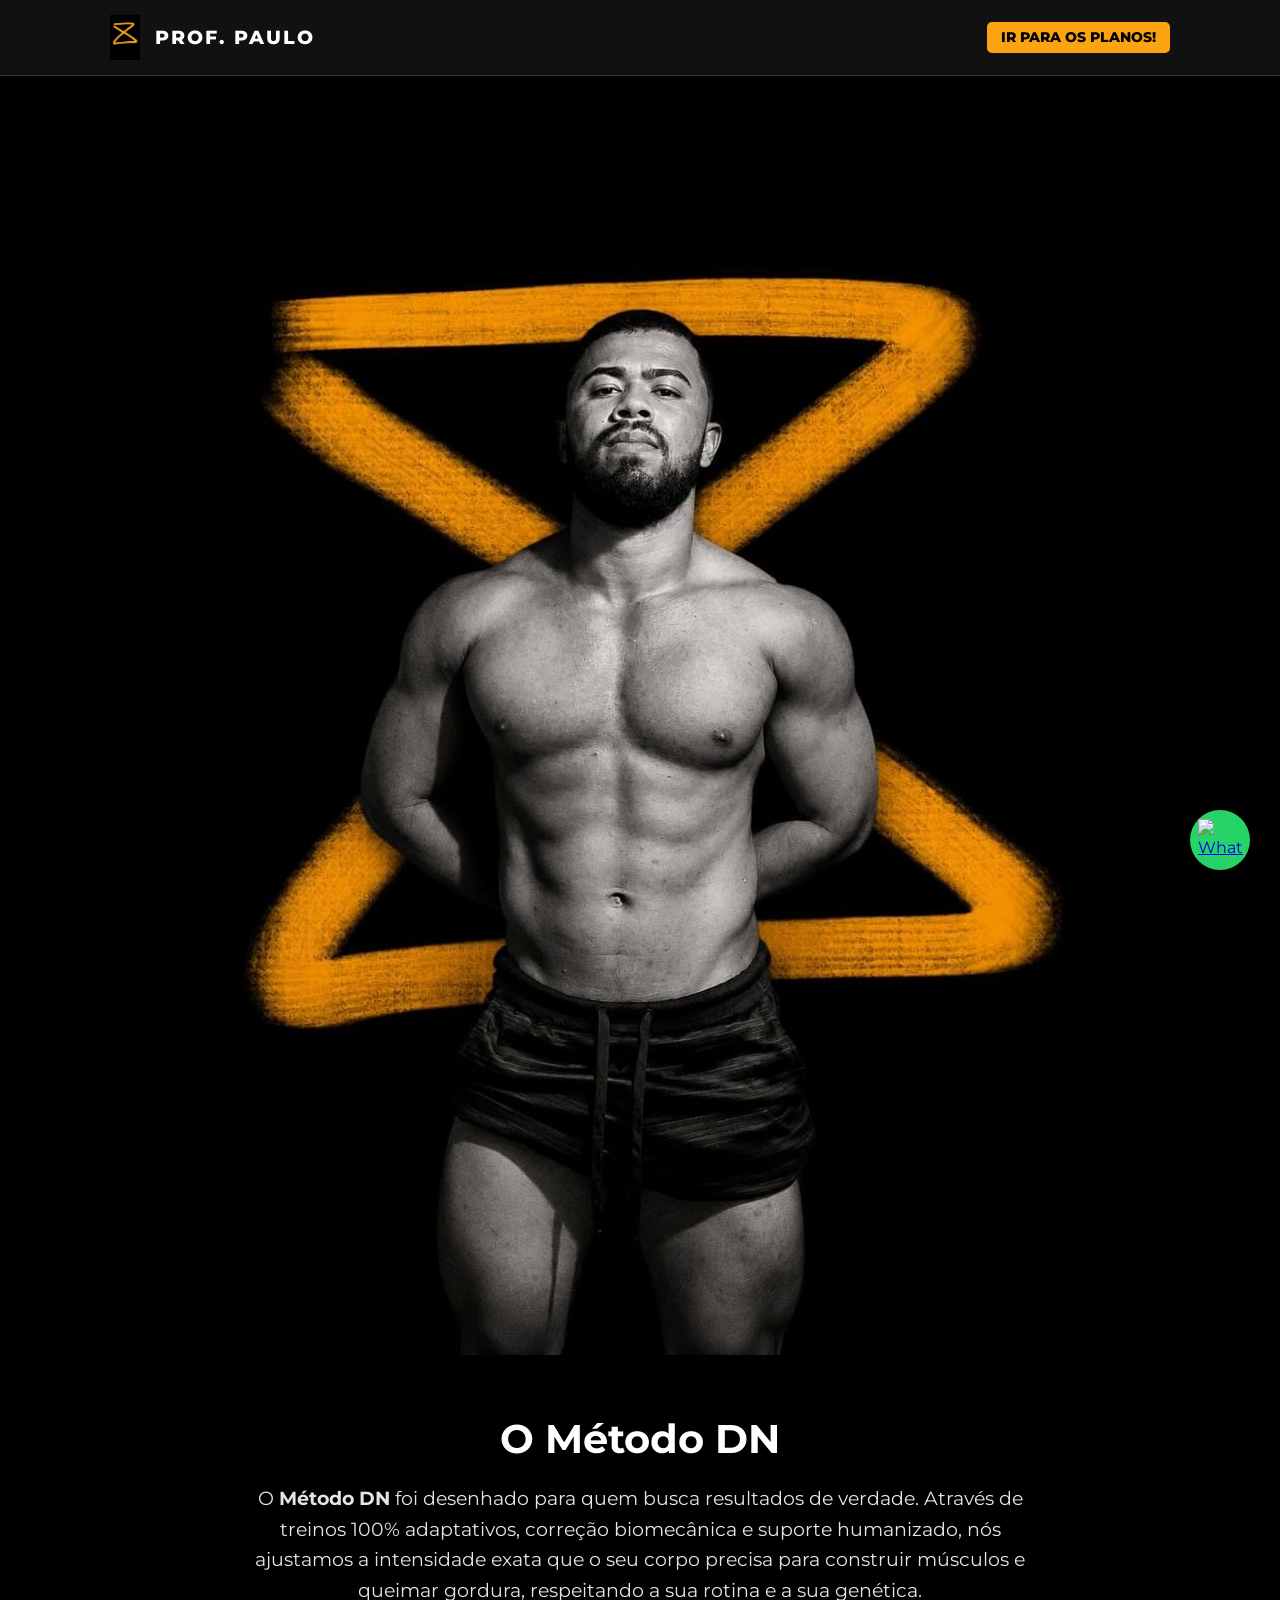
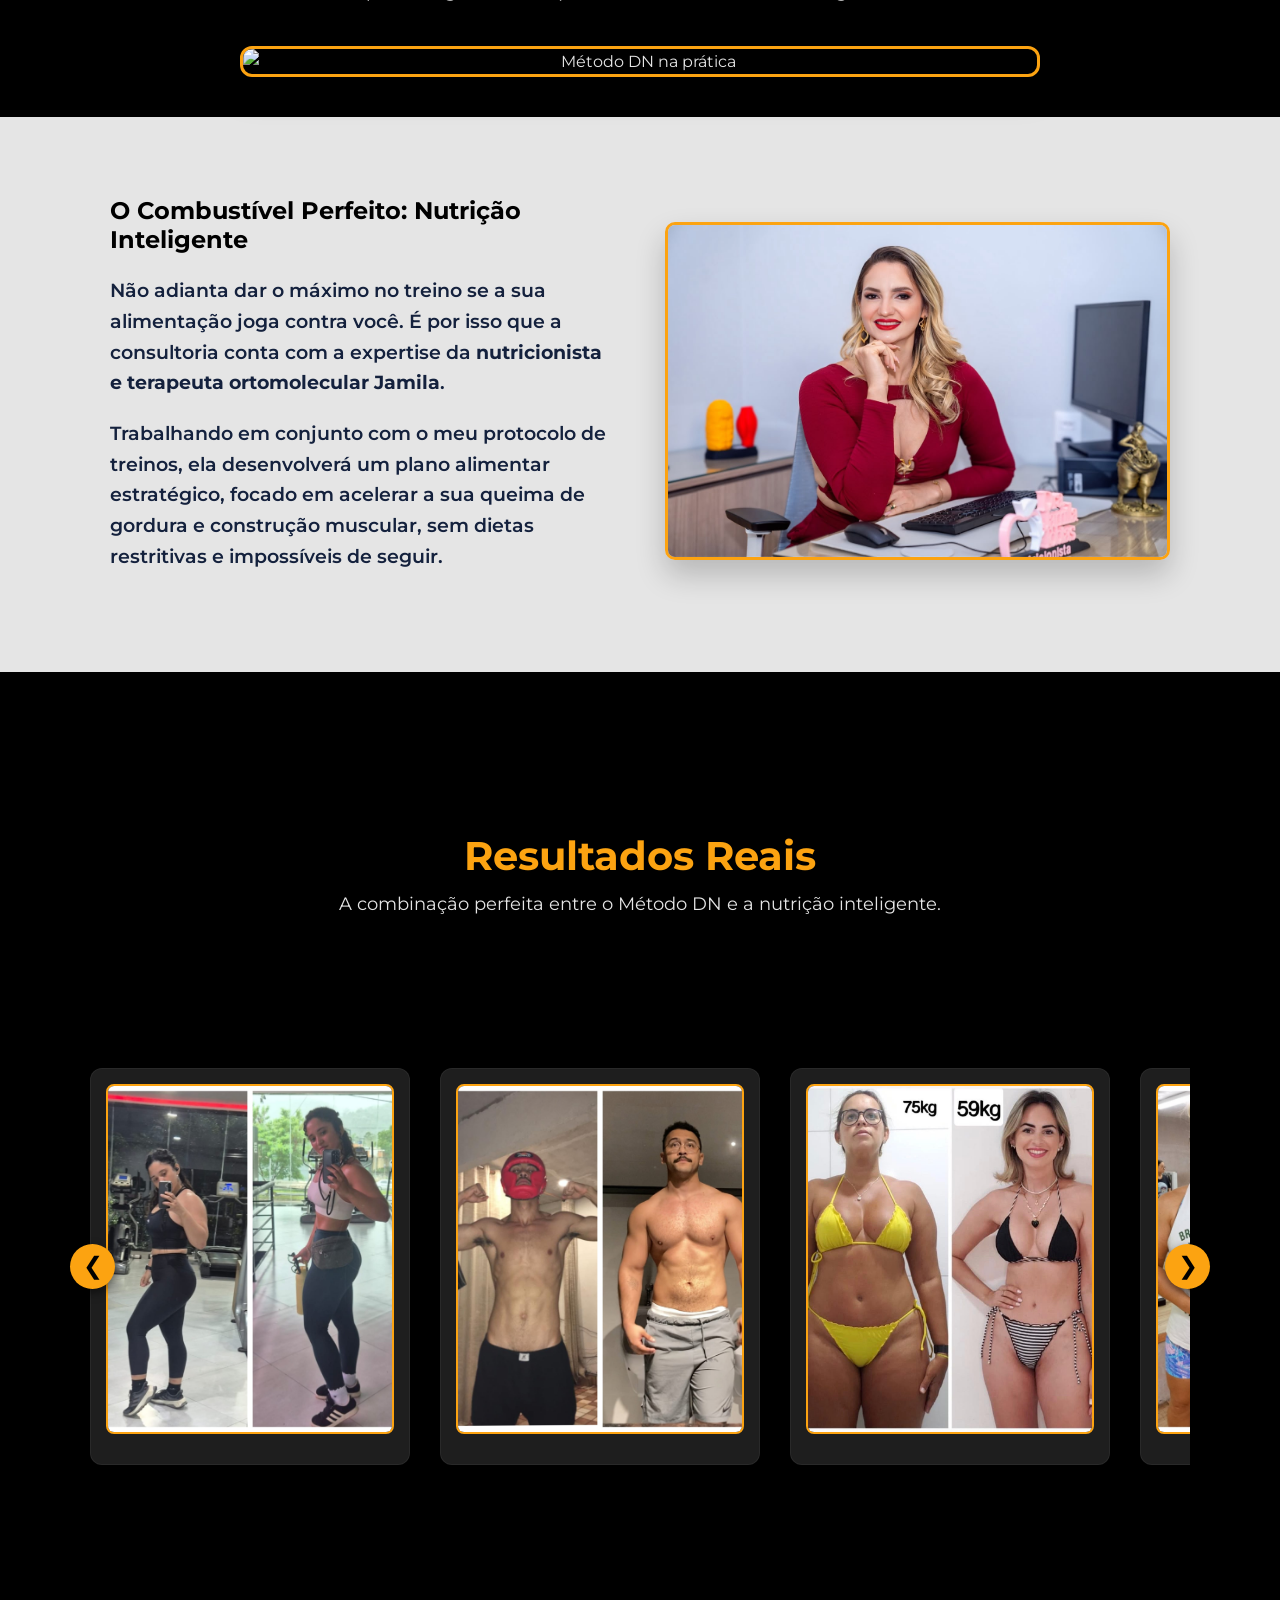
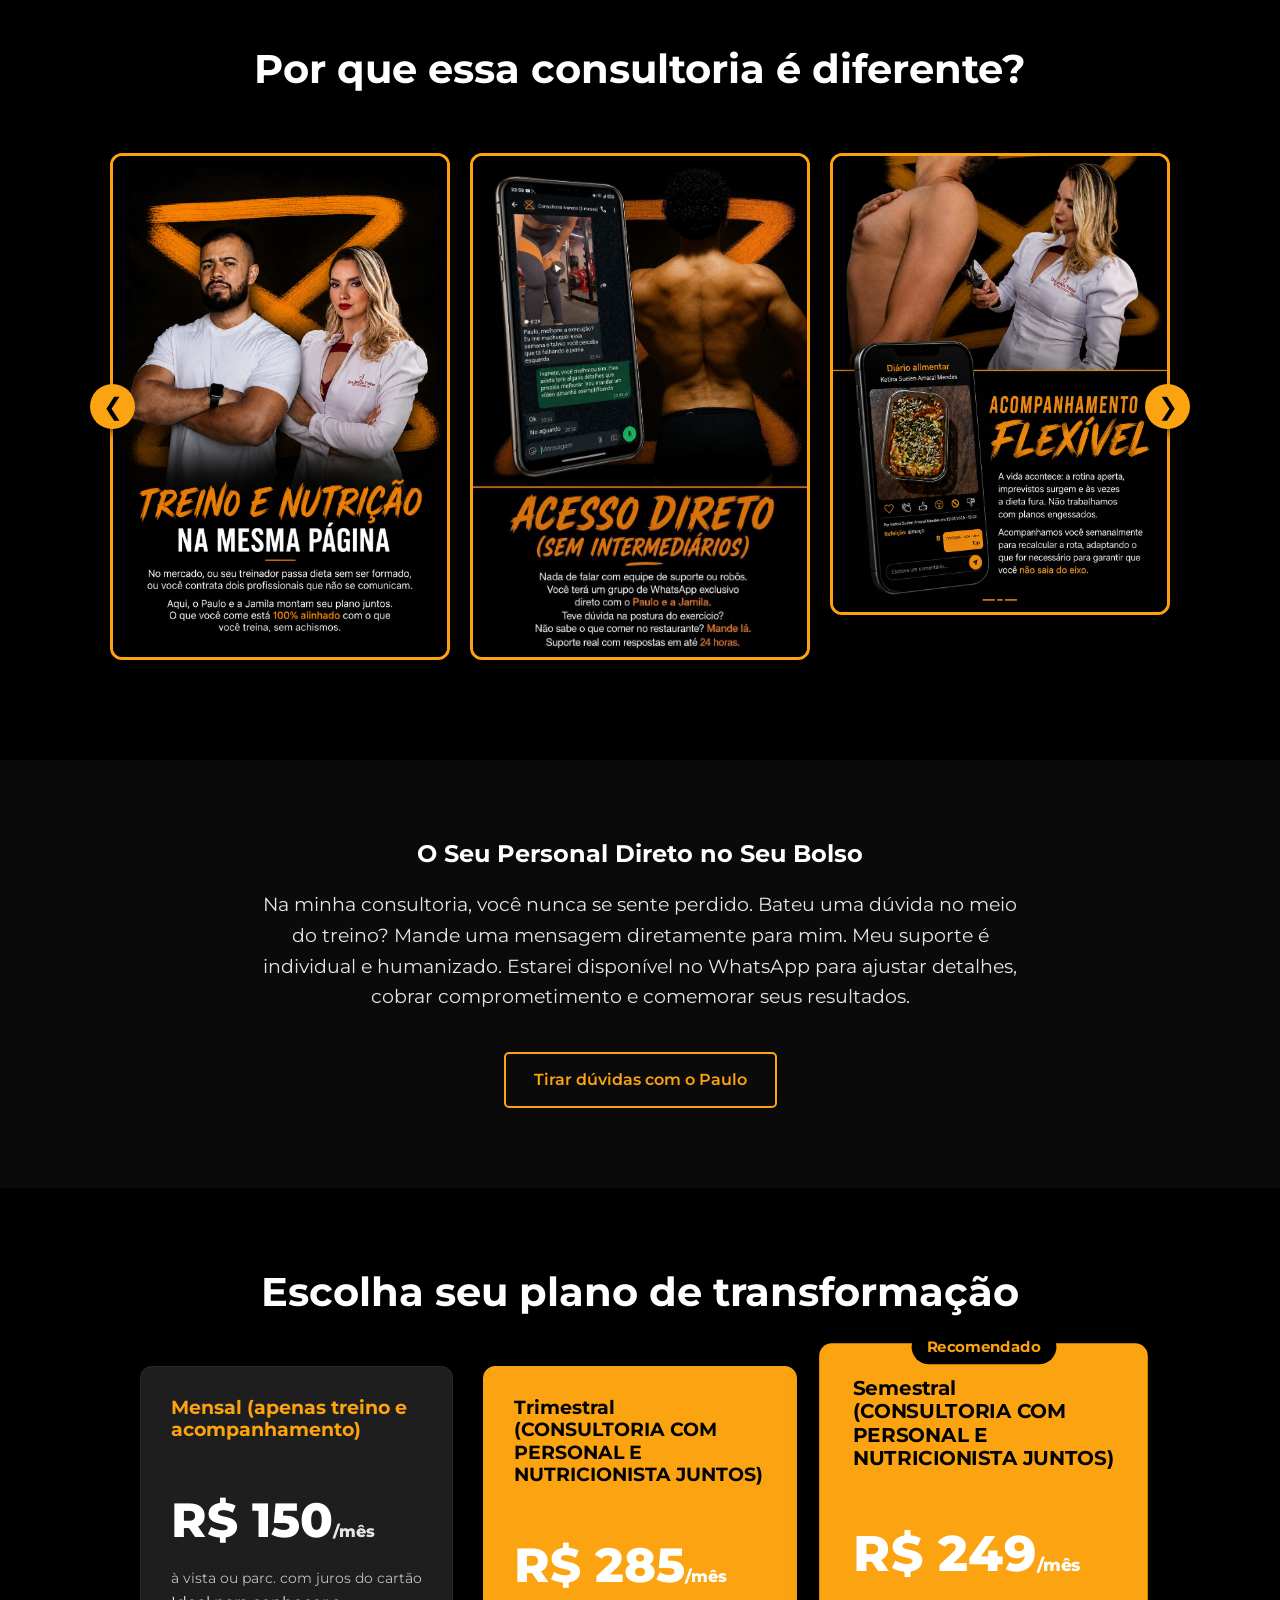
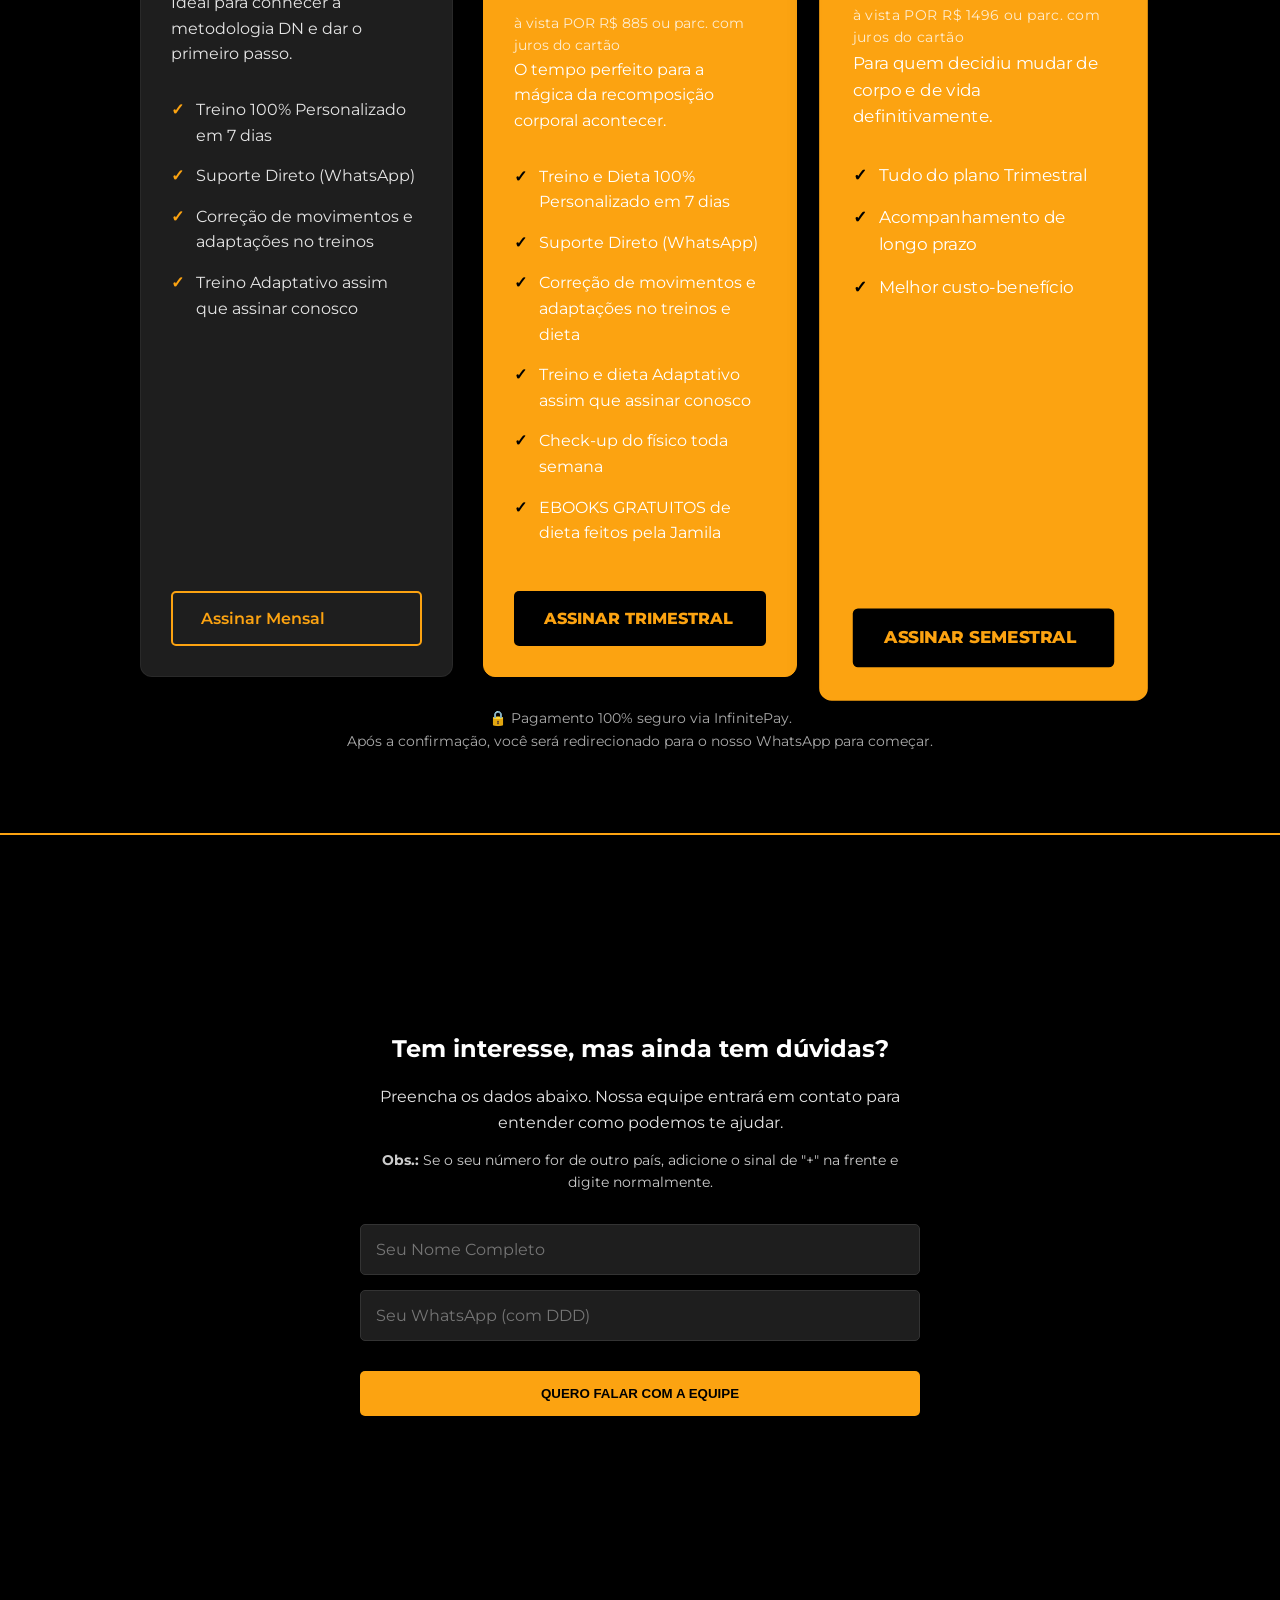
==== commit 6fbaeb09: "site pronto" ====
--- a/index.html
+++ b/index.html
@@ -77,70 +77,70 @@
                     <div class="resultado-img-wrapper">
                         <img src="img/Fernanda.jpeg" alt="Antes e depois da aluna Fernanda">
                     </div>
-                    <p>3 meses (natural)</p>
+                    <p></p>
                 </div>
 
                 <div class="resultado-card">
                     <div class="resultado-img-wrapper">
                         <img src="img/FrenteAlek.jpeg" alt="Antes e depois de costas">
                     </div>
-                    <p>4 semanas (natural)</p>
+                    <p></p>
                 </div>
 
                 <div class="resultado-card">
                     <div class="resultado-img-wrapper">
                         <img src="img/Jamila1.jpeg" alt="Antes e depois de frente">
                     </div>
-                    <p>2 anos (natural)</p>
+                    <p></p>
                 </div>
                 
                 <div class="resultado-card">
                     <div class="resultado-img-wrapper">
                         <img src="img/mulher.jpeg" alt="Antes e depois da aluna 6">
                     </div>
-                    <p>2 anos (natural)</p>
+                    <p></p>
                 </div>
                 
                 <div class="resultado-card">
                     <div class="resultado-img-wrapper">
                         <img src="img/CostasAlek.jpeg" alt="Antes e depois do Yuri">
                     </div>
-                    <p>2 anos (natural)</p>
+                    <p></p>
                 </div>
 
                 <div class="resultado-card">
                     <div class="resultado-img-wrapper">
                         <img src="img/yuri.jpeg" alt="Antes e depois do Yuri">
                     </div>
-                    <p>2 anos (natural)</p>
+                    <p></p>
                 </div>
 
                 <div class="resultado-card">
                     <div class="resultado-img-wrapper">
                         <img src="img/Jamila4.jpeg" alt="Antes e depois do Yuri">
                     </div>
-                    <p>2 anos (natural)</p>
+                    <p></p>
                 </div>
 
                 <div class="resultado-card">
                     <div class="resultado-img-wrapper">
                         <img src="img/Jamila3.jpeg" alt="Antes e depois do Yuri">
                     </div>
-                    <p>2 anos (natural)</p>
+                    <p></p>
                 </div>
 
                 <div class="resultado-card">
                     <div class="resultado-img-wrapper">
                         <img src="img/Jamila2.jpeg" alt="Antes e depois do Yuri">
                     </div>
-                    <p>2 anos (natural)</p>
+                    <p></p>
                 </div>
 
                 <div class="resultado-card">
                     <div class="resultado-img-wrapper">
                         <img src="img/ClientePaulo.jpeg" alt="Antes e depois do Yuri">
                     </div>
-                    <p>2 anos (natural)</p>
+                    <p></p>
                 </div>
             </div>
             
@@ -167,6 +167,7 @@
                     <img src="img/abc.jpeg" alt="Acompanhamento">
                 </div>
                 <div class="diferencial-card">
+                    <!-- CORRIGIDO: 4.jpeg em minúsculo -->
                     <img src="img/4.jpeg" alt="Acompanhamento">
                 </div>
                 <div class="diferencial-card">
@@ -204,7 +205,7 @@
                     <li>Correção de movimentos e adaptações no treinos</li>
                     <li>Treino Adaptativo assim que assinar conosco</li>
                 </ul>
-                <a href="https://invoice.infinitepay.io/plans/alek-sandro/l2vJQPuKP" class="btn-outline">Assinar Mensal</a>
+                <a href="https://invoice.infinitepay.io/plans/alek-sandro/4EL9nzbl2z" class="btn-outline">Assinar Mensal</a>
             </div>
 
             <!-- PLANO TRIMESTRAL -->
@@ -221,7 +222,7 @@
                     <li>Check-up do físico toda semana</li>
                     <li>EBOOKS GRATUITOS de dieta feitos pela Jamila</li>
                 </ul>
-                <a href="https://invoice.infinitepay.io/plans/alek-sandro/l2vJQPuKP" class="btn-primary">Assinar Trimestral</a>
+                <a href="https://invoice.infinitepay.io/plans/alek-sandro/Q54AU43wm3" class="btn-primary">Assinar Trimestral</a>
             </div>
 
             <!-- PLANO SEMESTRAL -->
@@ -236,9 +237,15 @@
                     <li>Acompanhamento de longo prazo</li>
                     <li>Melhor custo-benefício</li>
                 </ul>
-                <a href="https://invoice.infinitepay.io/plans/alek-sandro/l2vJQPuKP" class="btn-primary">Assinar Semestral</a>
-            </div>
-            
+                <a href="https://invoice.infinitepay.io/plans/alek-sandro/JhCaZ3UMbA" class="btn-primary">Assinar Semestral</a>
+            </div>
+            
+        </div>
+        
+        <!-- AVISO DE REDIRECIONAMENTO E PAGAMENTO SEGURO ADICIONADO AQUI -->
+        <div style="text-align: center; margin-top: 30px; font-size: 0.9rem; color: #aaa;" class="hidden">
+            <p>🔒 Pagamento 100% seguro via InfinitePay.</p>
+            <p>Após a confirmação, você será redirecionado para o nosso WhatsApp para começar.</p>
         </div>
     </section>
 
--- a/style.css
+++ b/style.css
@@ -125,10 +125,10 @@
 
 /* --- IMAGEM DO SÍMBOLO --- */
 .header .logo img {
-    height: 45px; /* Altura CRAVADA para impedir que fique gigante no celular */
+    height: 45px; 
     width: auto;
     display: block;
-    z-index: 2; /* Garante que a imagem fique por cima do texto */
+    z-index: 2; 
     position: relative;
 }
 
@@ -136,26 +136,23 @@
 .logo-texto {
     font-size: 1.2rem;
     letter-spacing: 2px;
-    white-space: nowrap; /* Impede que o texto quebre para a linha de baixo */
+    white-space: nowrap; 
     overflow: hidden;
     
-    /* Configuração inicial (texto escondido atrás da imagem) */
     opacity: 0;
     max-width: 0;
     margin-left: 0;
     transform: translateX(-30px);
     
-    /* Dispara a animação 'deslizarTexto' */
     animation: deslizarTexto 1.2s ease forwards;
-    animation-delay: 0.8s; /* Espera quase 1 segundo antes de começar a sair */
-}
-
-/* --- O MOTOR DA ANIMAÇÃO --- */
+    animation-delay: 0.8s;
+}
+
 @keyframes deslizarTexto {
     to {
         opacity: 1;
         max-width: 200px;
-        margin-left: 15px; /* Abre 15px de espaço entre a foto e o texto */
+        margin-left: 15px; 
         transform: translateX(0);
     }
 }
@@ -174,7 +171,7 @@
     margin: 0 auto;
 }
 .hero {
-    padding-top: 75px; /* Altura exata para o menu preto não cobrir o topo da foto */
+    padding-top: 75px; 
     display: flex;
     justify-content: center;
 }
@@ -624,17 +621,16 @@
 }
 
 @media (max-width: 768px) {
-    /* Menu no celular: pequenos ajustes para caber tudo */
     header .container {
         padding-left: 15px;
         padding-right: 15px;
         gap: 10px; 
     }
     .header .logo img {
-        height: 35px; /* Deixa o símbolo menorzinho no celular para não espremer a tela */
+        height: 35px; 
     }
     .logo-texto {
-        font-size: 0.9rem !important; /* Diminui o texto da animação para caber perfeito */
+        font-size: 0.9rem !important; 
         letter-spacing: 1px;
     }
     header .btn-primary, 
@@ -645,7 +641,6 @@
         white-space: nowrap; 
     }
 
-    /* Outras adaptações */
     .hero-content, .nutri-content, .cards-grid {
         flex-direction: column;
     }
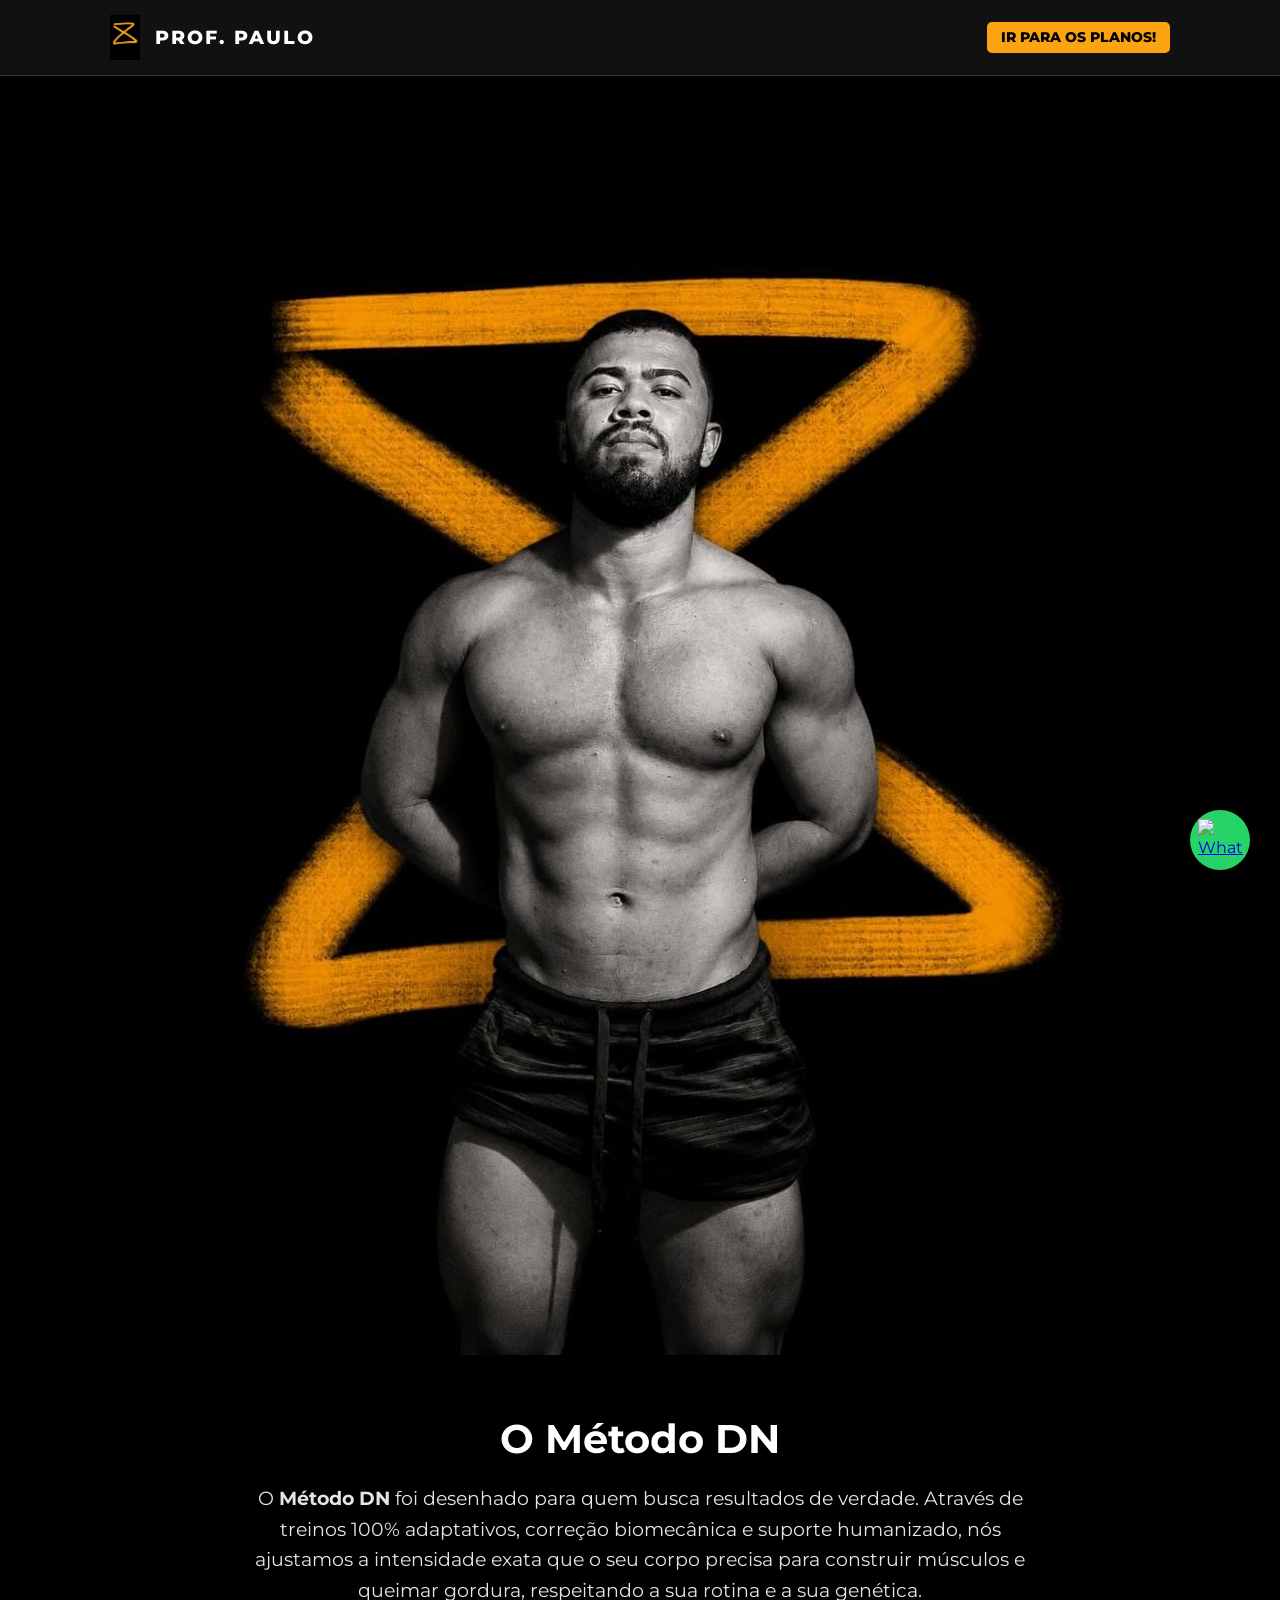
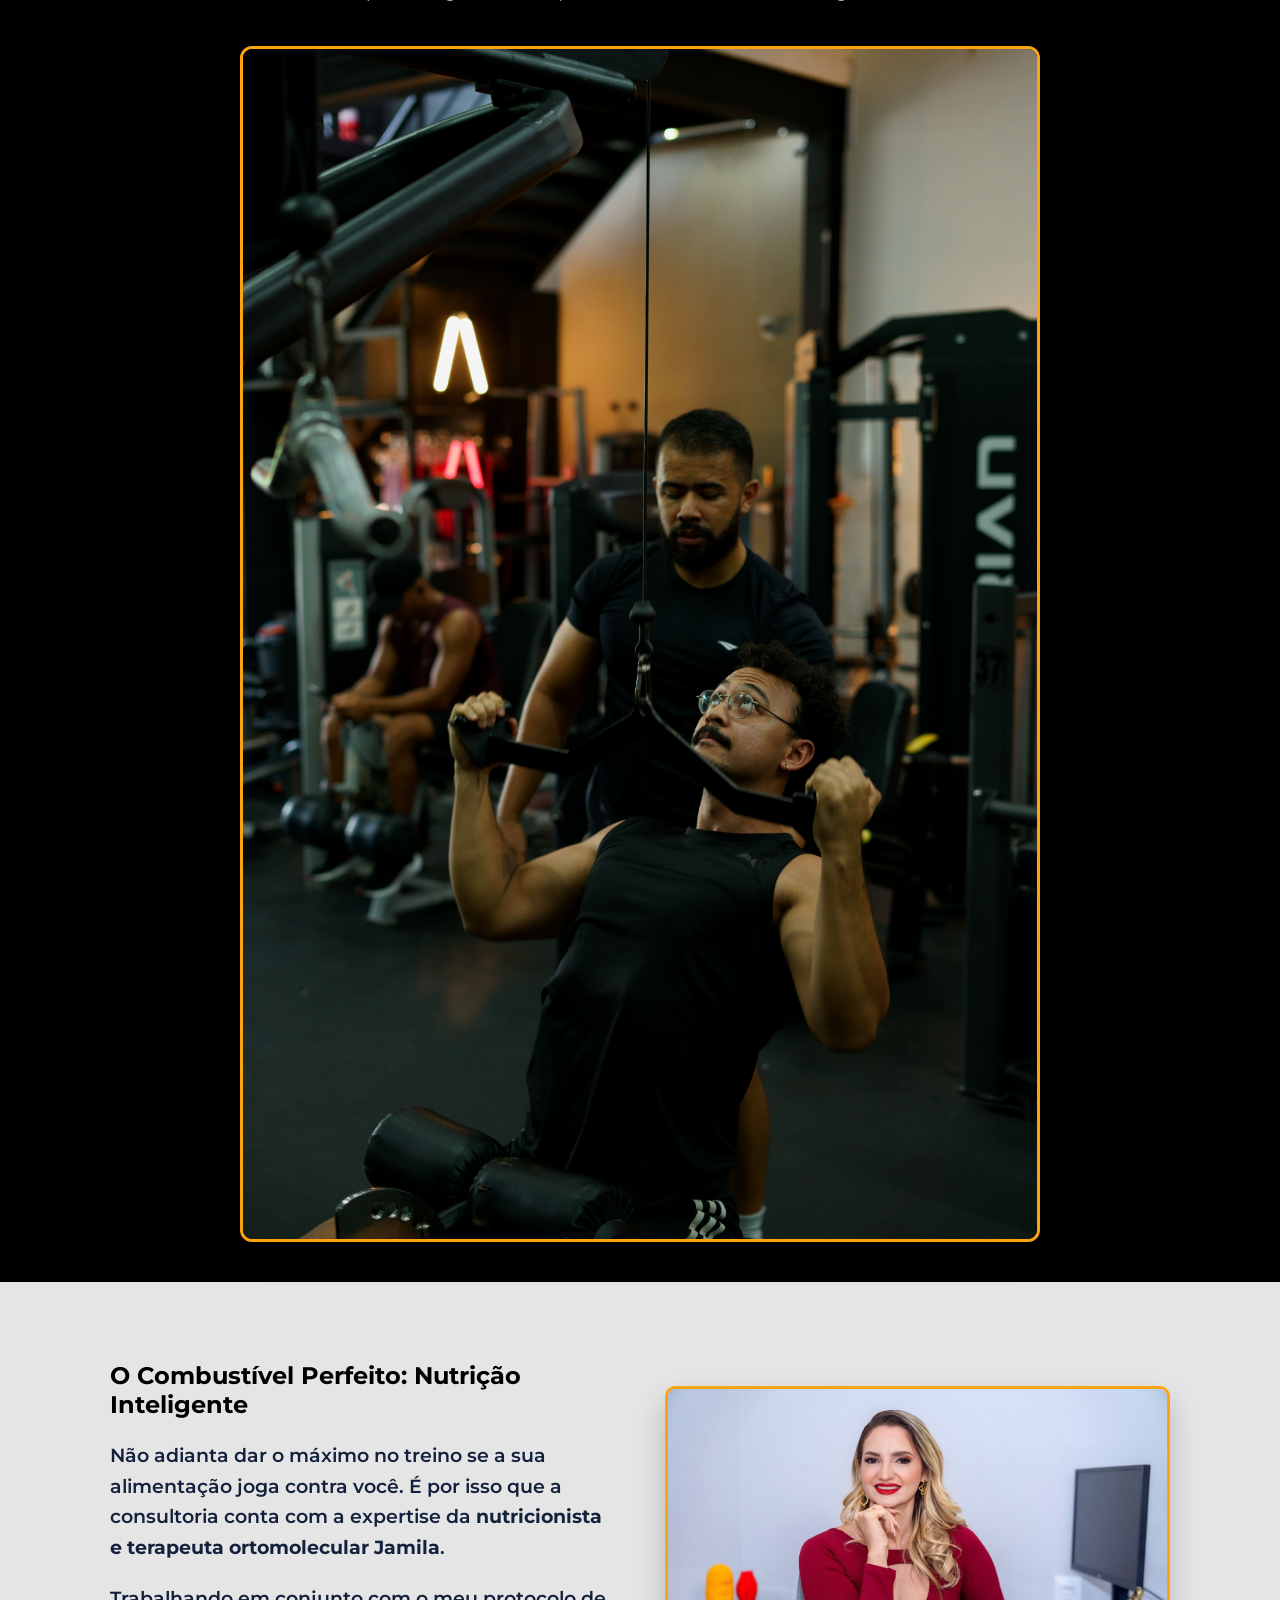
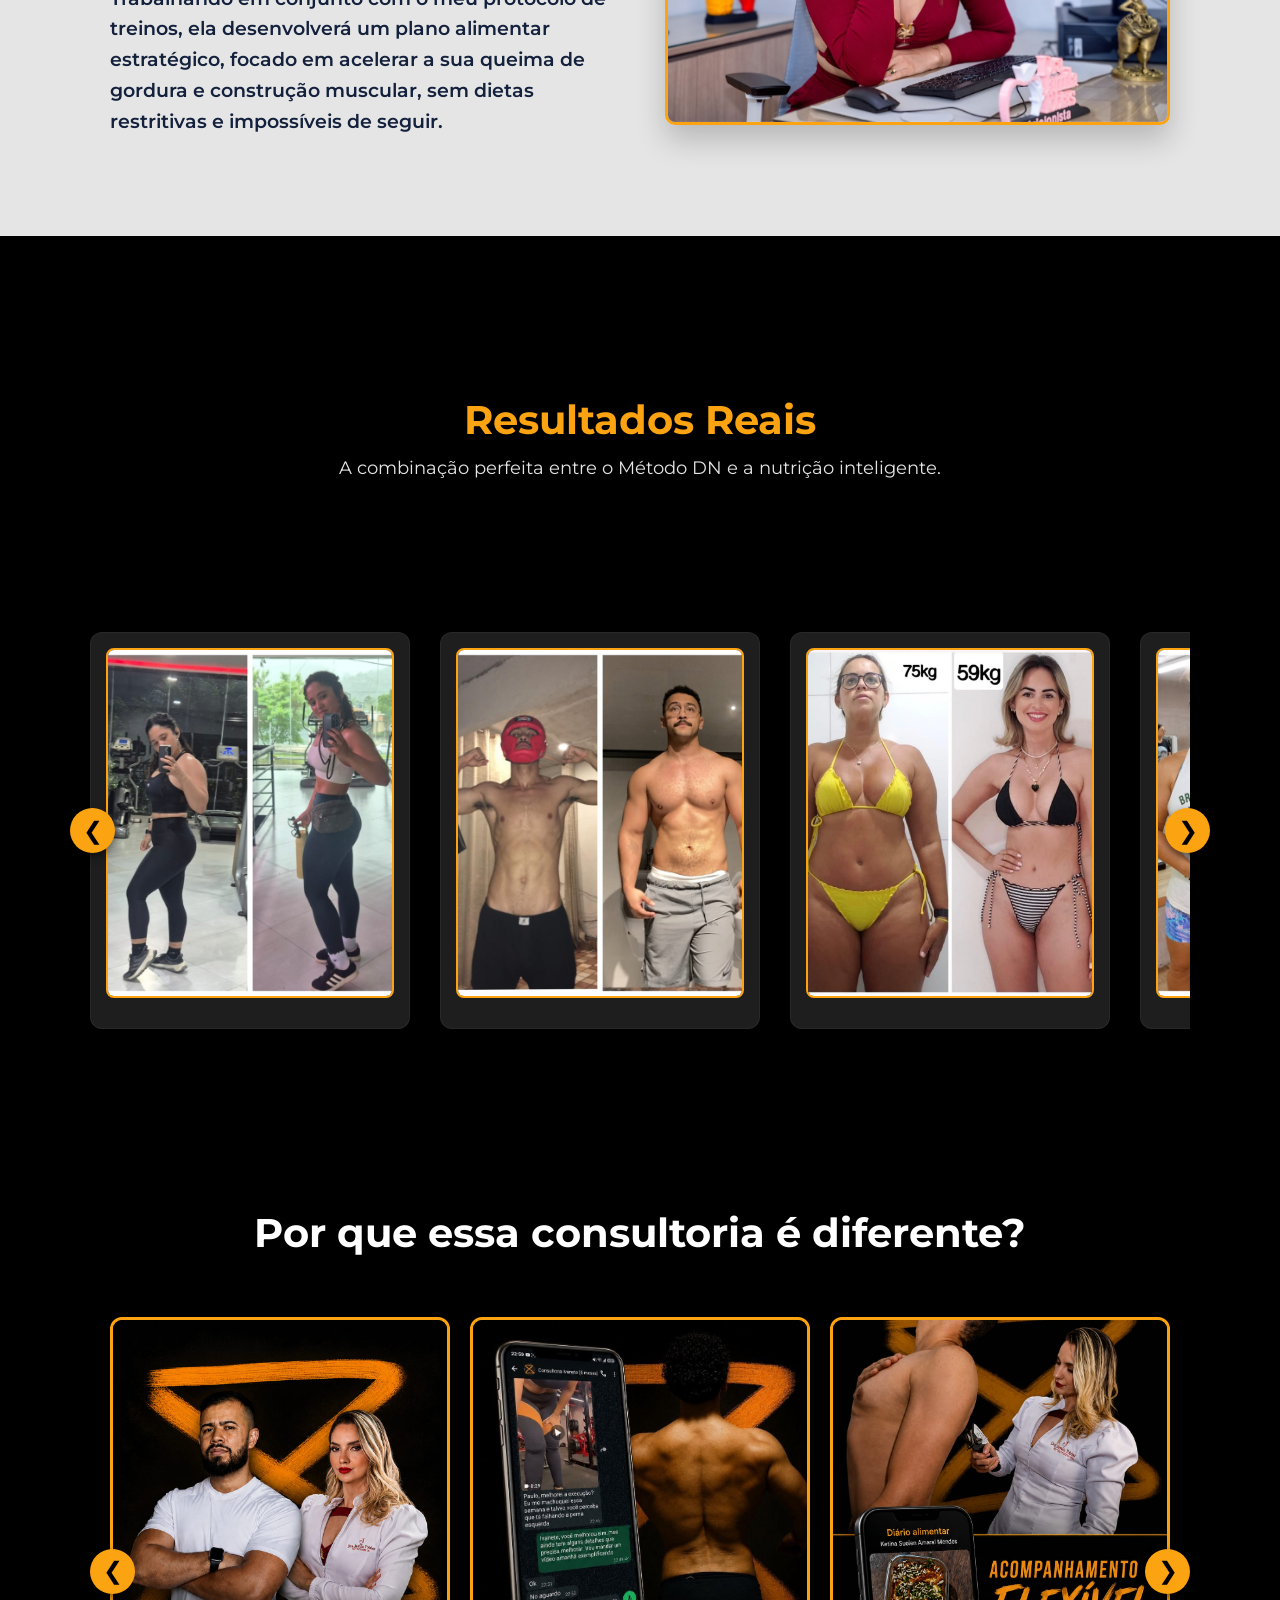
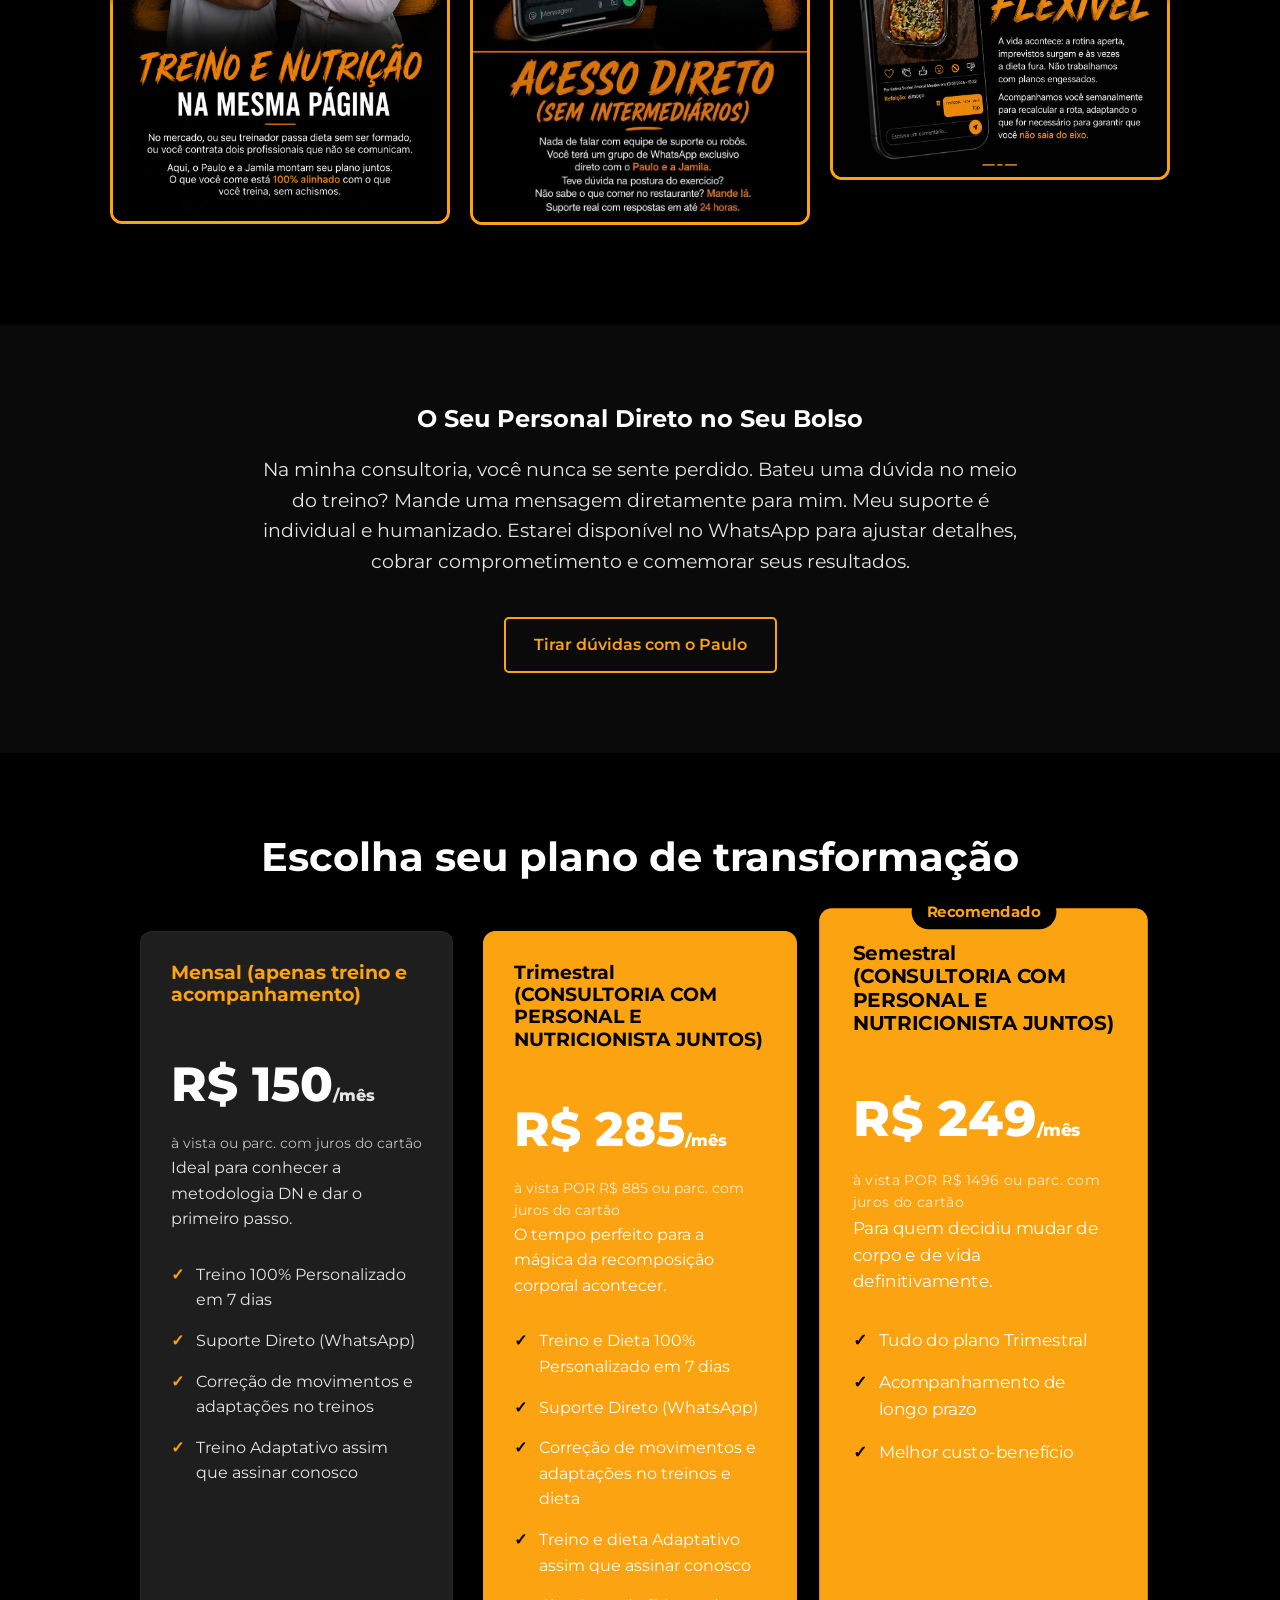
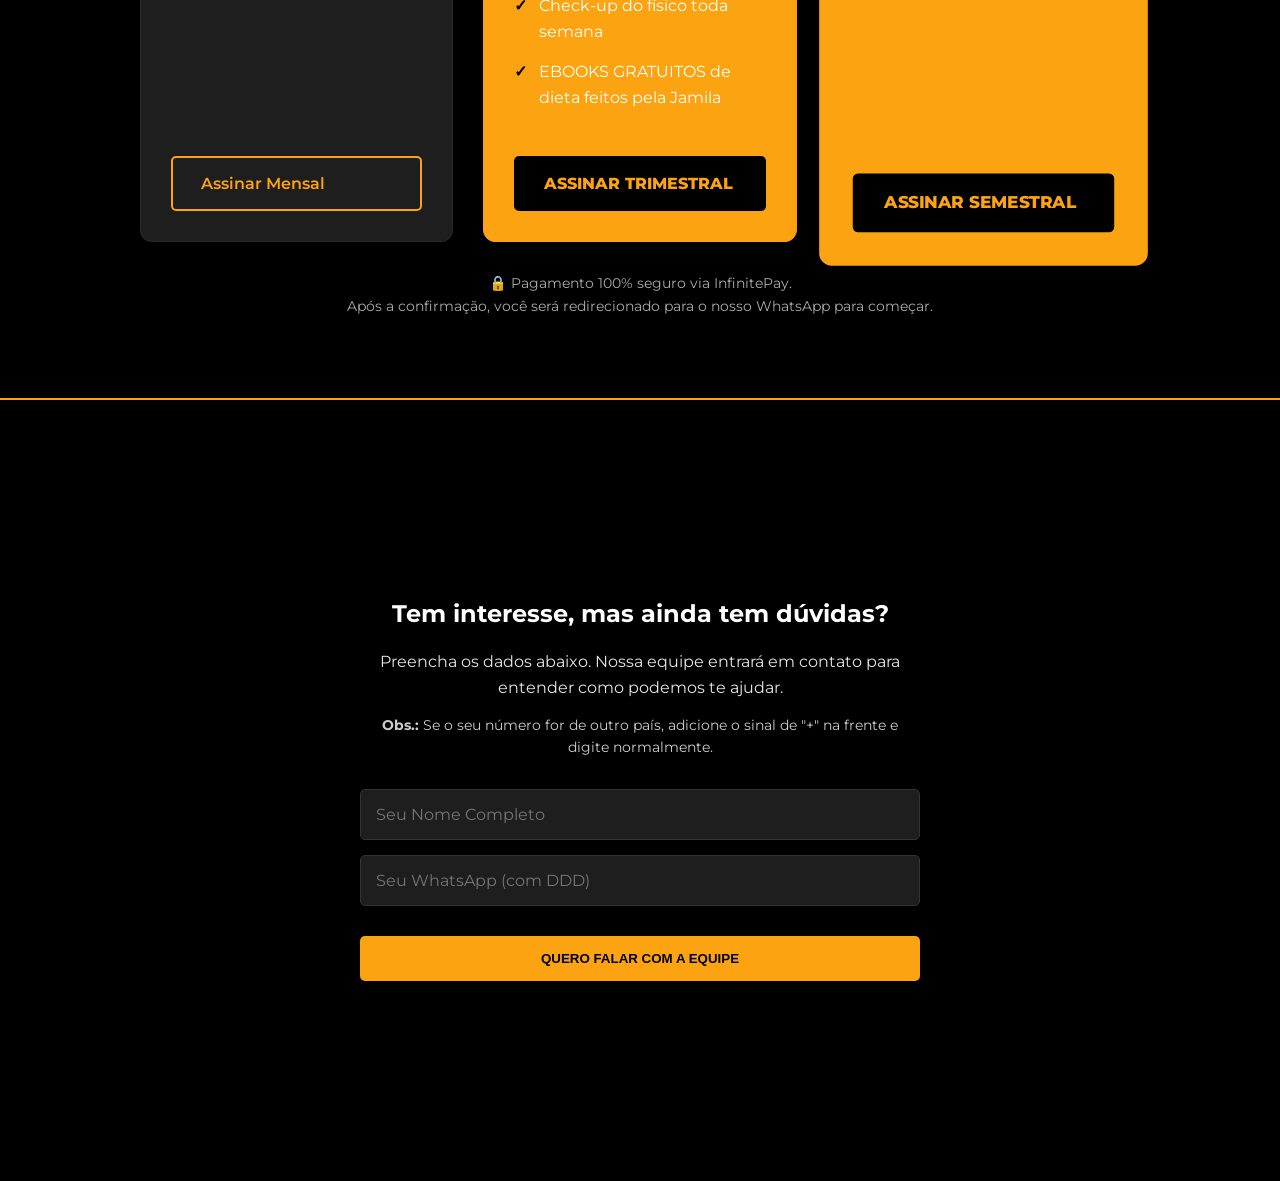
==== commit 0be50735: "site prontoa" ====
--- a/index.html
+++ b/index.html
@@ -38,7 +38,7 @@
             
             <!-- FOTO DO MÉTODO DN COM MOLDURA -->
             <div class="metodo-image" style="max-width: 800px; margin: 0 auto;">
-                <img src="img/anatomico.jpg" alt="Método DN na prática">
+                <img src="img/anatomico2.jpg" alt="Método DN na prática">
             </div>
             
         </div>
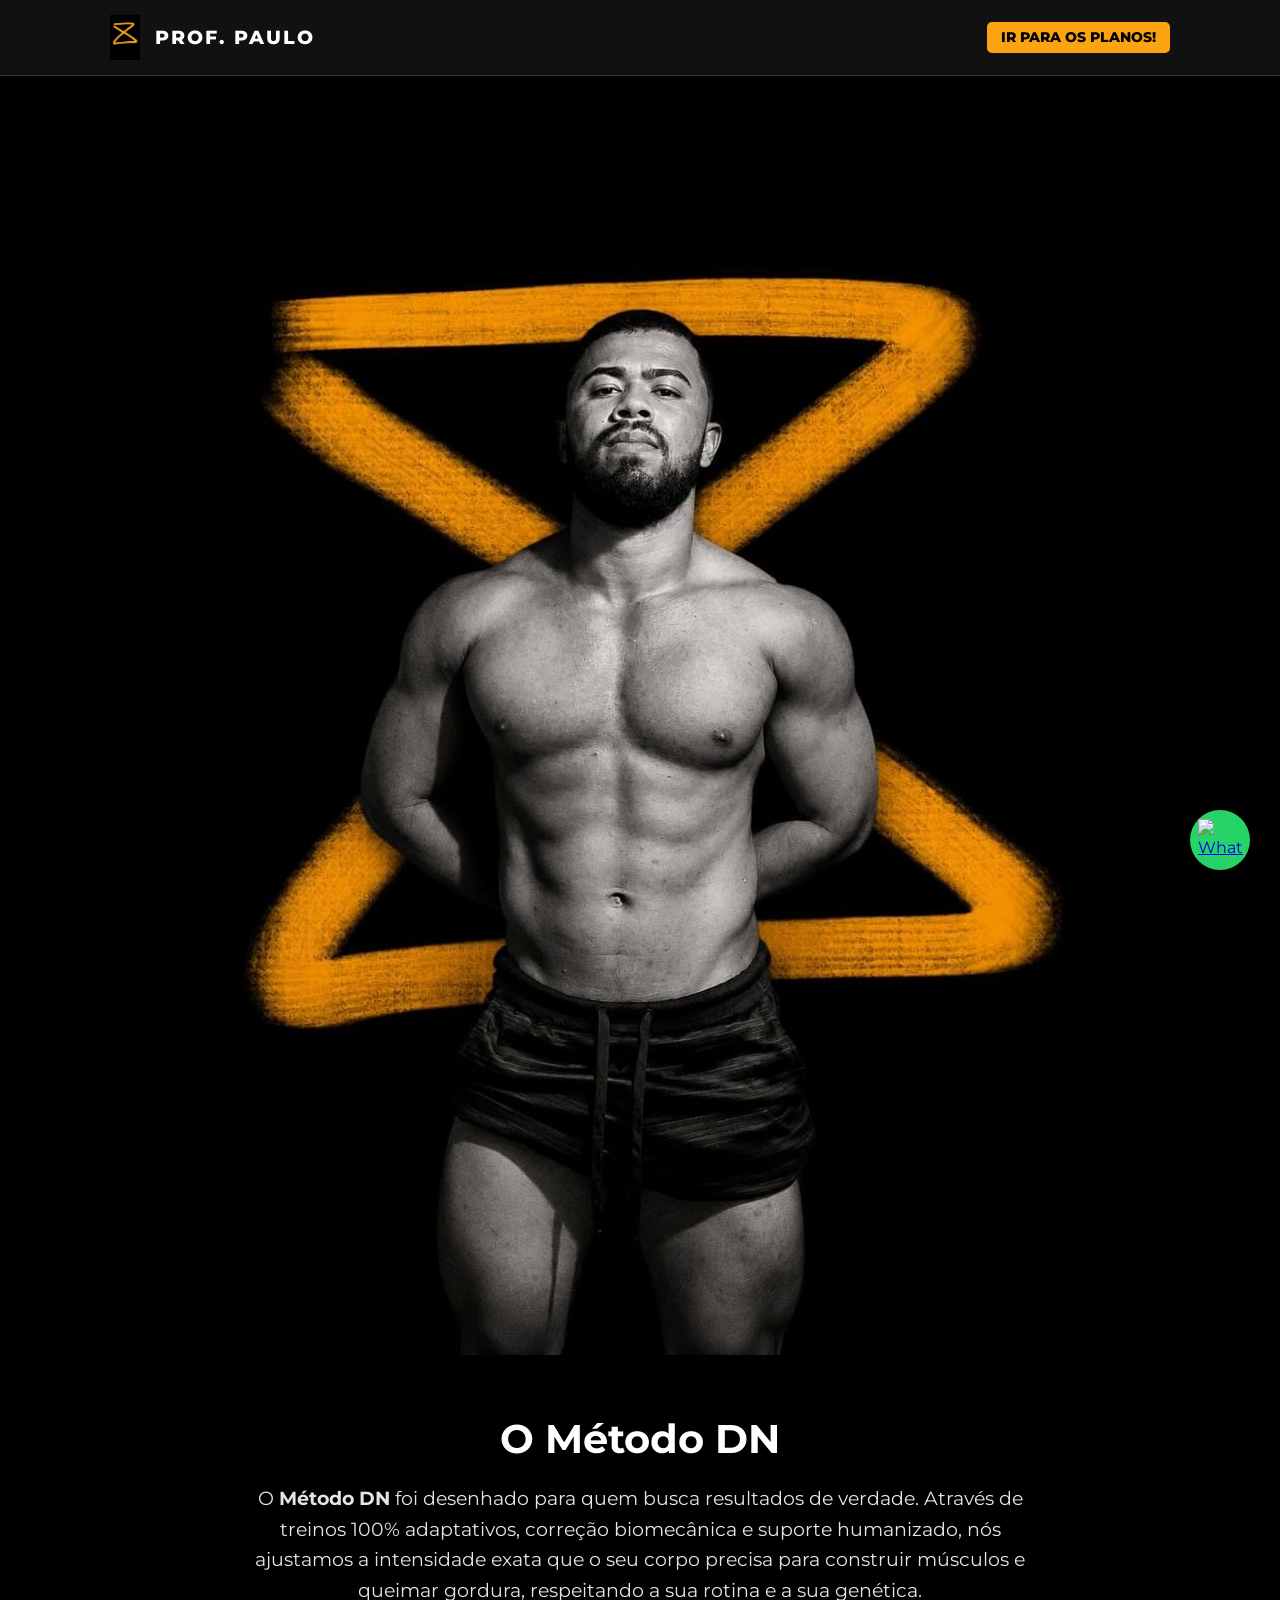
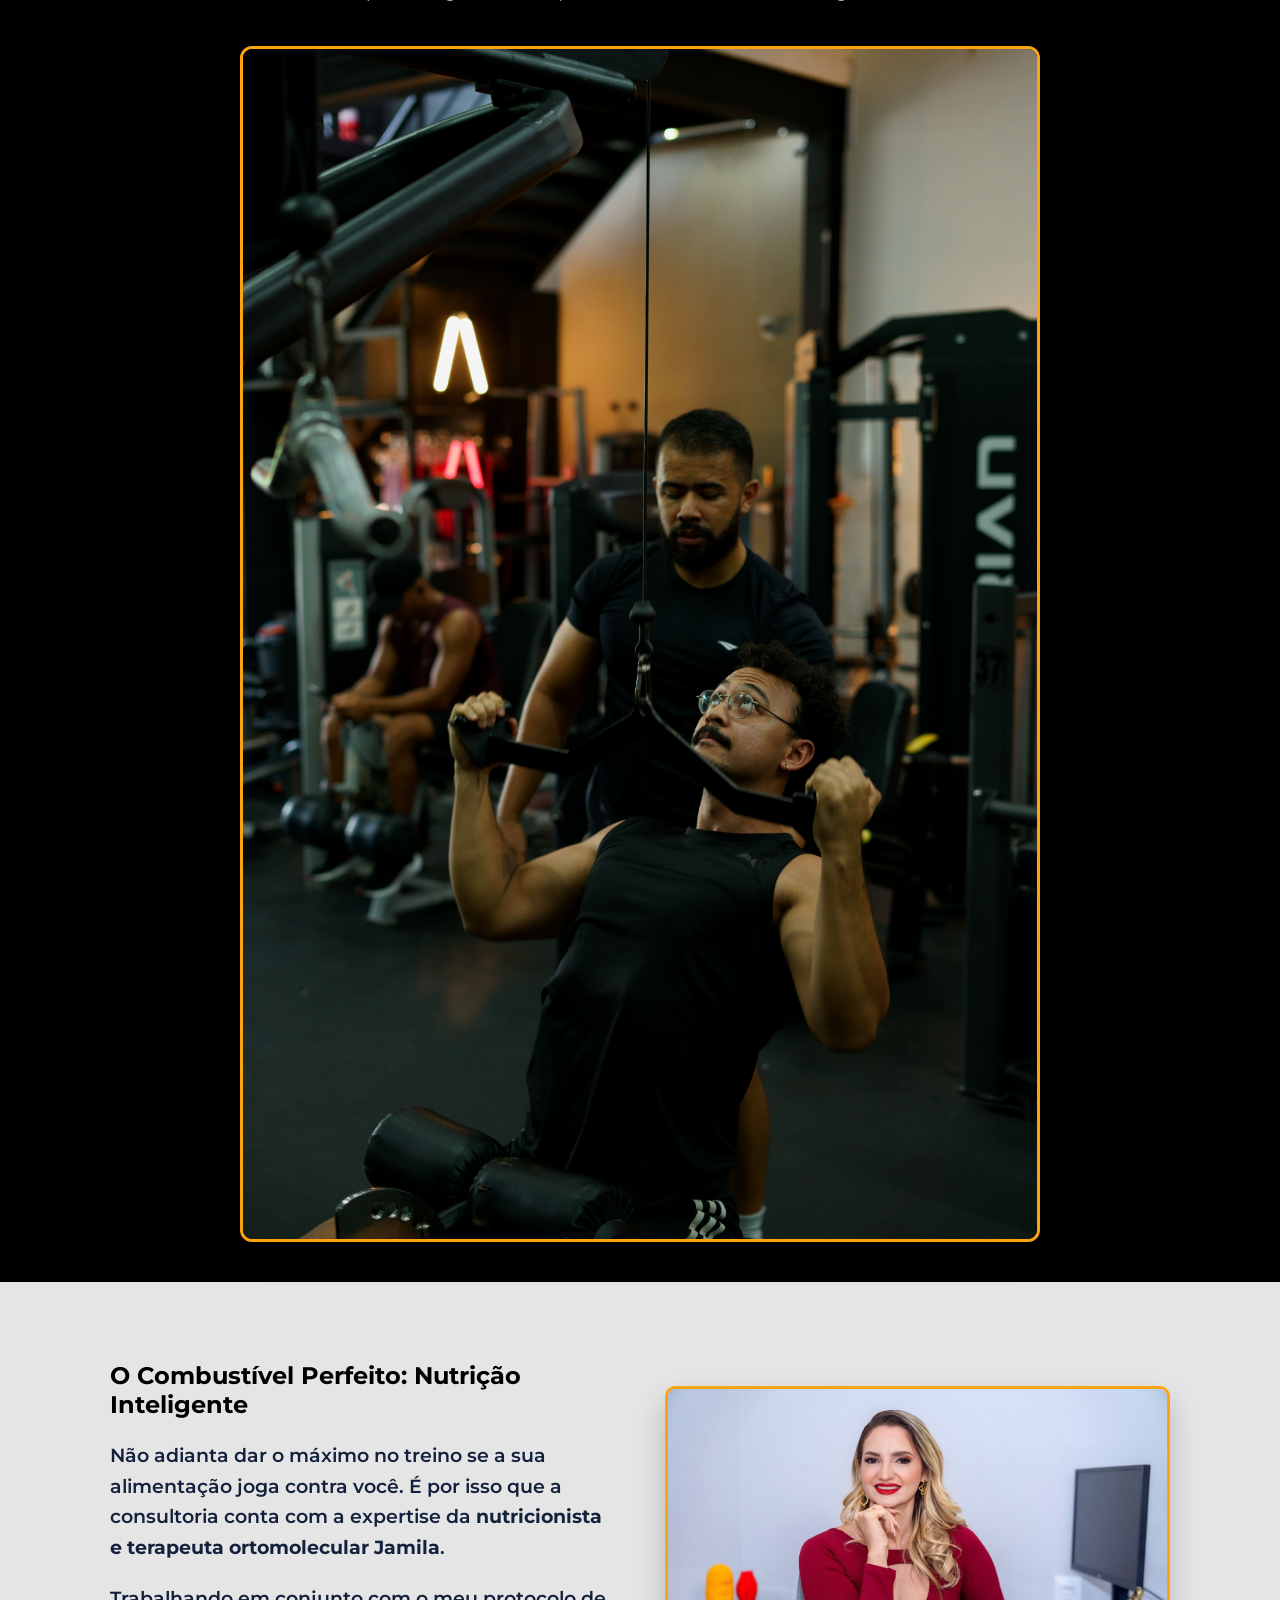
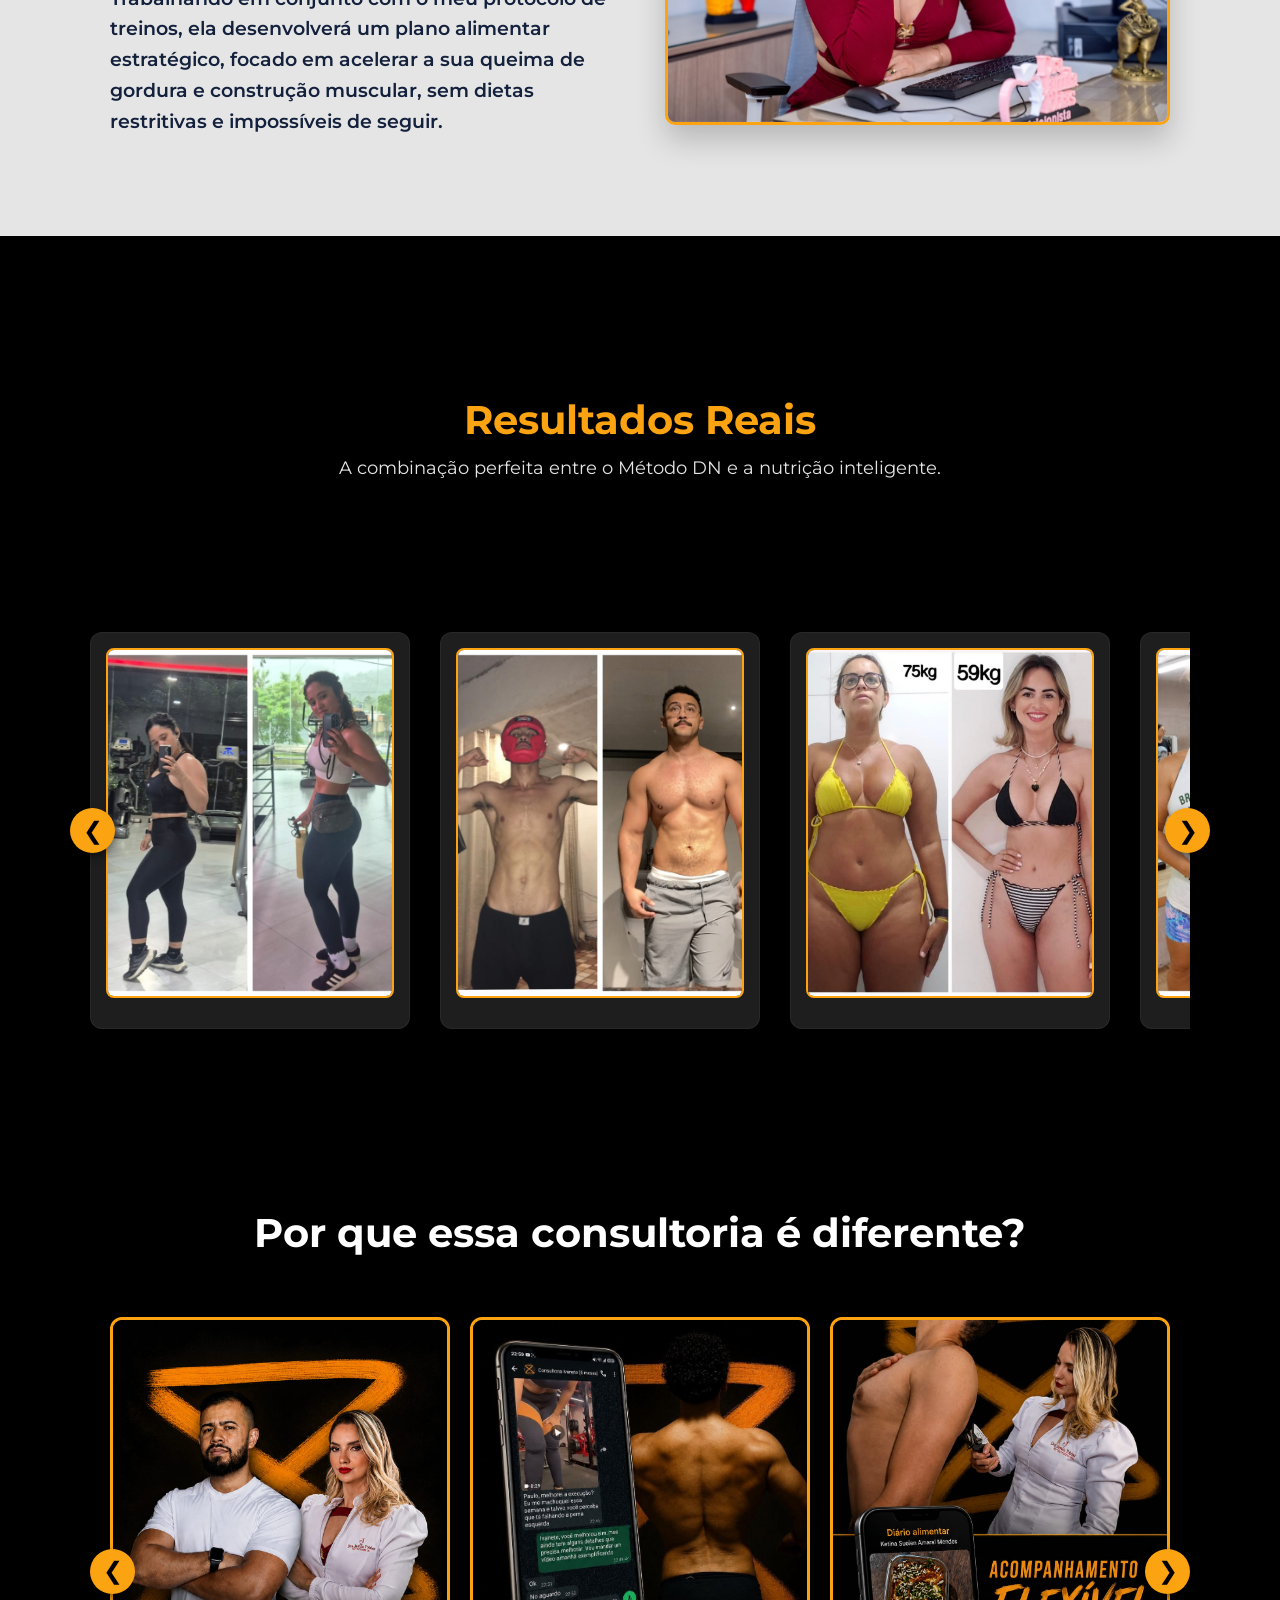
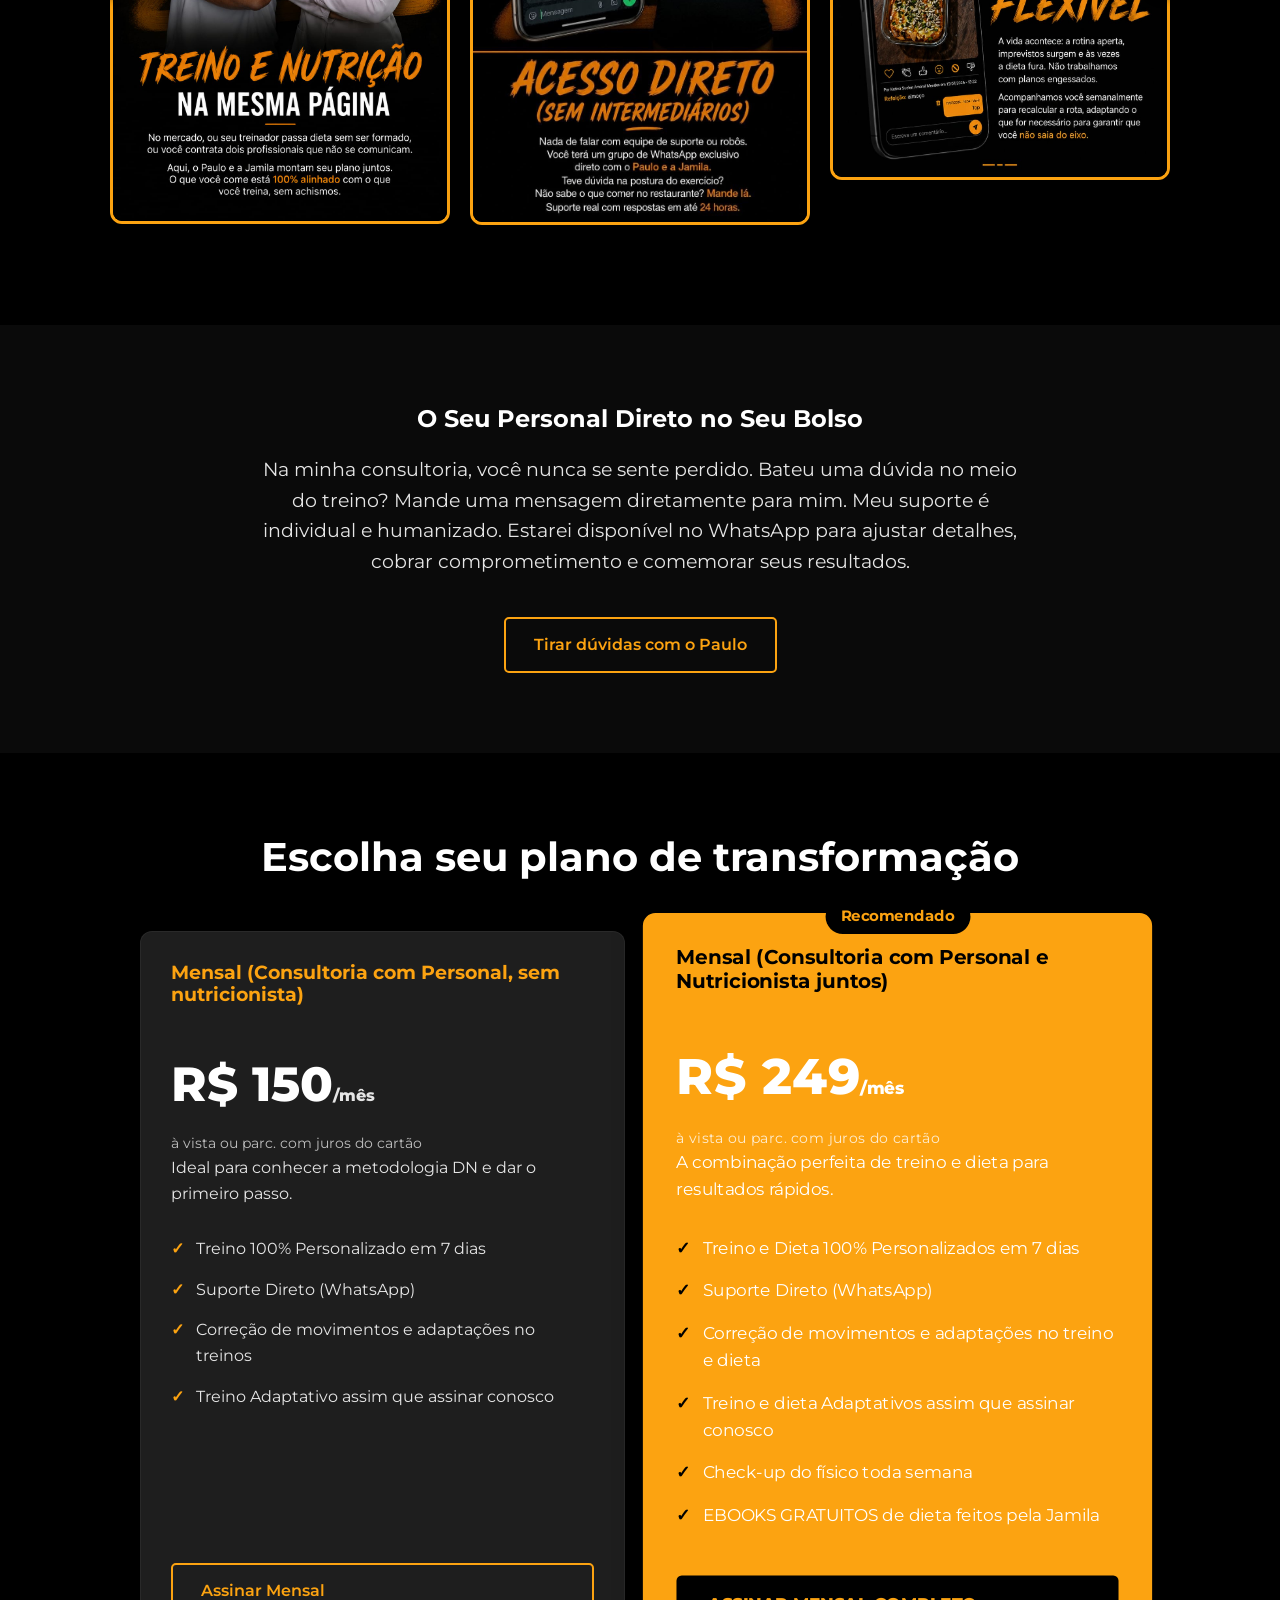
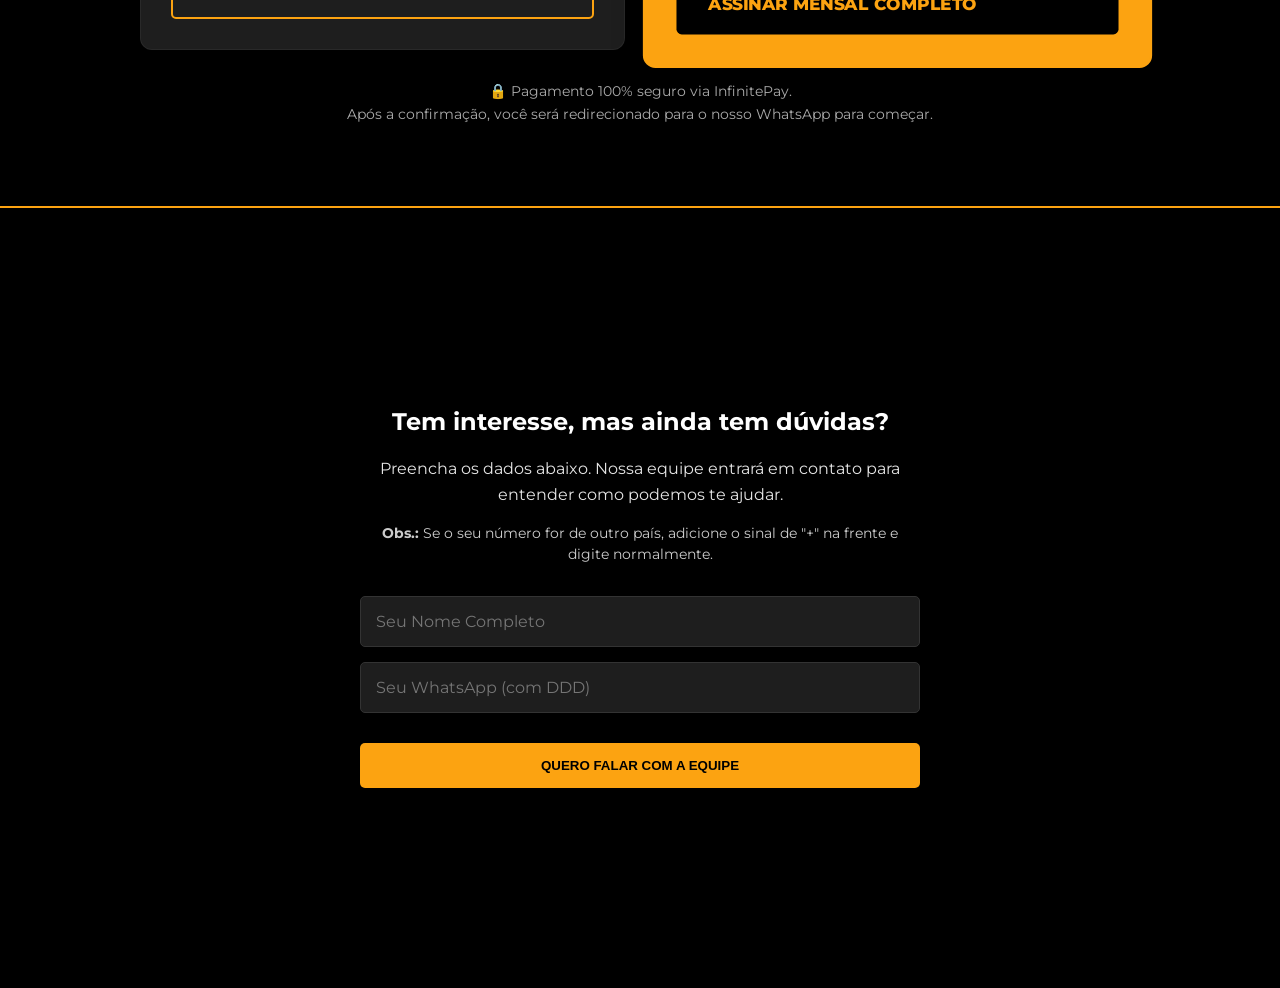
==== commit 940ca9c9: "site prontoaa" ====
--- a/index.html
+++ b/index.html
@@ -167,7 +167,6 @@
                     <img src="img/abc.jpeg" alt="Acompanhamento">
                 </div>
                 <div class="diferencial-card">
-                    <!-- CORRIGIDO: 4.jpeg em minúsculo -->
                     <img src="img/4.jpeg" alt="Acompanhamento">
                 </div>
                 <div class="diferencial-card">
@@ -191,11 +190,12 @@
     <!-- SEÇÃO: PLANOS -->
     <section class="planos container" id="planos">
         <h2 class="section-title hidden">Escolha seu plano de transformação</h2>
+        
         <div class="cards-grid">
             
-            <!-- PLANO MENSAL -->
+            <!-- PLANO MENSAL (APENAS TREINO) - PRETO -->
             <div class="card pricing-card hidden">
-                <h3>Mensal (apenas treino e acompanhamento)</h3>
+                <h3>Mensal (Consultoria com Personal, sem nutricionista)</h3>
                 <div class="price">R$ 150<span>/mês</span></div>
                 <p class="price-subtitle">à vista ou parc. com juros do cartão</p>
                 <p>Ideal para conhecer a metodologia DN e dar o primeiro passo.</p>
@@ -205,39 +205,25 @@
                     <li>Correção de movimentos e adaptações no treinos</li>
                     <li>Treino Adaptativo assim que assinar conosco</li>
                 </ul>
-                <a href="https://invoice.infinitepay.io/plans/alek-sandro/4EL9nzbl2z" class="btn-outline">Assinar Mensal</a>
-            </div>
-
-            <!-- PLANO TRIMESTRAL -->
-            <div class="card pricing-card pricing-card-inverted hidden">
-                <h3>Trimestral (CONSULTORIA COM PERSONAL E NUTRICIONISTA JUNTOS)</h3>
-                <div class="price">R$ 285<span>/mês</span></div>
-                <p class="price-subtitle">à vista POR R$ 885 ou parc. com juros do cartão</p>
-                <p>O tempo perfeito para a mágica da recomposição corporal acontecer.</p>
+                <a href="https://invoice.infinitepay.io/plans/alek-sandro/rlMok9Hf85" class="btn-outline">Assinar Mensal</a>
+            </div>
+
+            <!-- PLANO MENSAL COMPLETO (TREINO + NUTRI) - AMARELO (RECOMENDADO) -->
+            <div class="card pricing-card pricing-card-inverted destaque hidden">
+                <div class="badge">Recomendado</div>
+                <h3>Mensal (Consultoria com Personal e Nutricionista juntos)</h3>
+                <div class="price">R$ 249<span>/mês</span></div> <!-- Mude este valor -->
+                <p class="price-subtitle">à vista ou parc. com juros do cartão</p>
+                <p>A combinação perfeita de treino e dieta para resultados rápidos.</p>
                 <ul class="features">
-                    <li>Treino e Dieta 100% Personalizado em 7 dias</li>
+                    <li>Treino e Dieta 100% Personalizados em 7 dias</li>
                     <li>Suporte Direto (WhatsApp)</li>
-                    <li>Correção de movimentos e adaptações no treinos e dieta</li>
-                    <li>Treino e dieta Adaptativo assim que assinar conosco</li>
+                    <li>Correção de movimentos e adaptações no treino e dieta</li>
+                    <li>Treino e dieta Adaptativos assim que assinar conosco</li>
                     <li>Check-up do físico toda semana</li>
                     <li>EBOOKS GRATUITOS de dieta feitos pela Jamila</li>
                 </ul>
-                <a href="https://invoice.infinitepay.io/plans/alek-sandro/Q54AU43wm3" class="btn-primary">Assinar Trimestral</a>
-            </div>
-
-            <!-- PLANO SEMESTRAL -->
-            <div class="card pricing-card pricing-card-inverted destaque hidden">
-                <div class="badge">Recomendado</div>
-                <h3>Semestral (CONSULTORIA COM PERSONAL E NUTRICIONISTA JUNTOS)</h3>
-                <div class="price">R$ 249<span>/mês</span></div>
-                <p class="price-subtitle">à vista POR R$ 1496 ou parc. com juros do cartão</p>
-                <p>Para quem decidiu mudar de corpo e de vida definitivamente.</p>
-                <ul class="features">
-                    <li>Tudo do plano Trimestral</li>
-                    <li>Acompanhamento de longo prazo</li>
-                    <li>Melhor custo-benefício</li>
-                </ul>
-                <a href="https://invoice.infinitepay.io/plans/alek-sandro/JhCaZ3UMbA" class="btn-primary">Assinar Semestral</a>
+                <a href="https://invoice.infinitepay.io/plans/alek-sandro/JfUiuJDbIS" class="btn-primary">Assinar Mensal Completo</a> <!-- Cole seu link da infinitepay aqui -->
             </div>
             
         </div>
